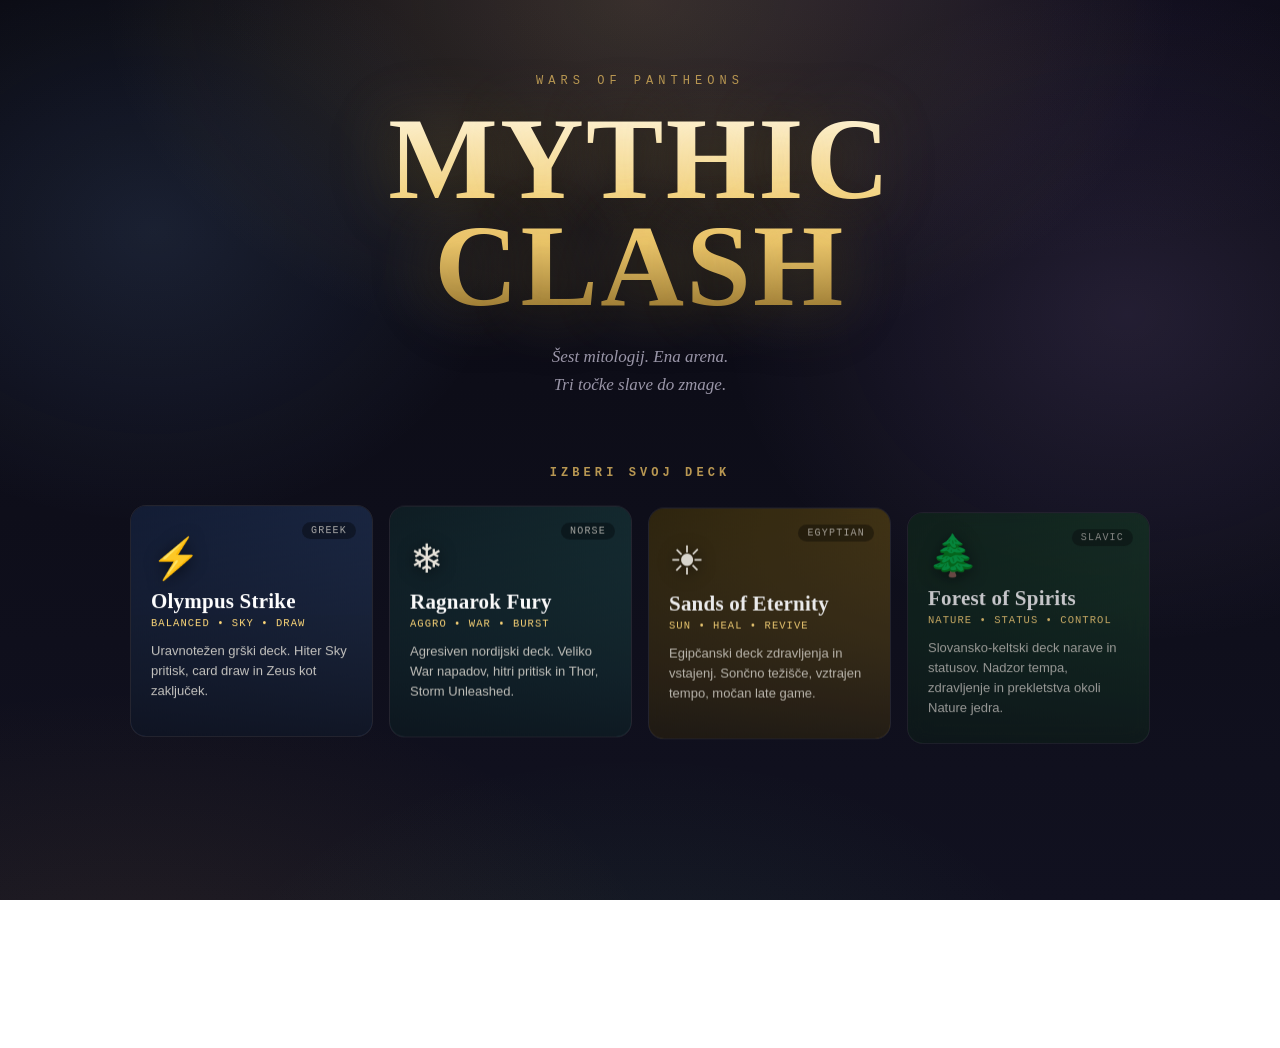
==== index.html @ 60aeb71c "Add files via upload" ====
<!DOCTYPE html>
<html lang="sl">
<head>
  <meta charset="UTF-8" />
  <meta name="viewport" content="width=device-width, initial-scale=1.0" />
  <title>Mythic Clash: Wars of Pantheons</title>
  <meta name="description" content="Mitološka card-battle igra — bogovi, heroji in pošasti šestih panteonov v areni. Originalna igra navdihnjena po javnih mitologijah." />
  <link rel="stylesheet" href="style.css" />
</head>
<body>

  <!-- ============================ START SCREEN ============================ -->
  <section id="start-screen" class="screen">
    <div class="start-bg" aria-hidden="true"></div>
    <div class="start-inner">
      <header class="title-block">
        <span class="eyebrow">Wars of Pantheons</span>
        <h1 class="game-title">MYTHIC<br>CLASH</h1>
        <p class="tagline">Šest mitologij. Ena arena.<br>Tri točke slave do zmage.</p>
      </header>

      <div class="deck-select-block">
        <h2 class="deck-select-label"><span class="eyebrow">Izberi svoj deck</span></h2>
        <div id="deck-grid" class="deck-grid"><!-- decki se generirajo iz decks.js --></div>
      </div>

      <div class="start-actions">
        <button id="start-battle" class="btn-primary" disabled>Začni bitko</button>
        <button id="rules-toggle" class="rules-toggle">Pravila igre</button>
      </div>

      <div id="rules-box" class="rules-box hidden">
        <h3>Kako se igra</h3>
        <ul>
          <li>Vsak igralec ima deck 40 kart in vleče 7 kart na začetku.</li>
          <li>Imaš enega <strong>aktivnega bojevnika</strong> (Champion) in do 5 v rezervi.</li>
          <li>Na svojem turnu lahko: postaviš bojevnika v rezervo, pripneš <strong>1 Divine Energy</strong>, igraš Relic in Oracle karte, izvedeš <strong>Ascension</strong>, retreataš ali napadeš.</li>
          <li><strong>Napad konča tvoj turn.</strong></li>
          <li>Ko bojevniku HP pade na 0, je premagan — nasprotnik dobi <strong>1 Glory</strong>, ti pa postaviš novega aktivnega iz rezerve.</li>
          <li>Zmaga prvi do <strong>3 Glory</strong> — ali tisti, čigar nasprotnik ostane brez bojevnikov / kart v decku.</li>
          <li><strong>Weakness</strong> = napad istega tipa naredi +20 škode. <strong>Resistance</strong> = −20 škode.</li>
          <li><strong>Omen Roll</strong> je naključni 50/50 (Favorable / Dark Omen) za posebne učinke.</li>
        </ul>
        <h3 style="margin-top:18px;">Statusi</h3>
        <ul class="status-glossary">
          <li><strong>🔥 Burn</strong> — −10 HP na koncu vsake tvoje poteze.</li>
          <li><strong>❄️ Freeze</strong> — ne more retreatati; 50% odtajanje na začetku poteze.</li>
          <li><strong>💫 Stun</strong> — ne more napasti naslednjo potezo.</li>
          <li><strong>💀 Curse</strong> — napadi naredijo −10 škode.</li>
          <li><strong>✨ Blessing</strong> — napadi naredijo +10 škode (2 potezi).</li>
          <li><strong>🛡️ Shield</strong> — naslednji udarec −20 (enkratno).</li>
          <li><strong>☠️ Poison</strong> — −10 HP na koncu poteze, vsako potezo +10 več.</li>
        </ul>
        <h3 style="margin-top:18px;">Učinkovitost napada</h3>
        <ul>
          <li><strong>150%</strong> (zeleno) — napad zadene šibkost (weakness) tarče.</li>
          <li><strong>60%</strong> (rdeče) — tarča je odporna (resistance).</li>
          <li><strong>Omen ✓</strong> — močni napadi (3+ energije) imajo 50% za ×1.3 bonus.</li>
        </ul>
      </div>

      <footer class="credits">
        Inspired by public-domain world mythologies. No copyrighted trading card IP is used.
      </footer>
    </div>
  </section>

  <!-- ============================ GAME SCREEN ============================ -->
  <section id="game-screen" class="screen hidden">
    <div class="board">

      <!-- nasprotnikova cona -->
      <div id="opp-zone" class="player-zone zone-opp"></div>

      <!-- sredina: realm -->
      <div class="zone-mid">
        <div class="realm-block">
          <div class="realm-label">REALM</div>
          <div id="realm-slot" class="realm-slot"></div>
          <div id="realm-text" class="realm-text"></div>
        </div>
        <div id="turn-indicator" class="turn-indicator"></div>
      </div>

      <!-- tvoja cona -->
      <div id="you-zone" class="player-zone zone-you"></div>

      <!-- stranska plošča: akcije + log -->
      <aside class="side-panel">
        <div class="action-panel">
          <h4>Akcije</h4>
          <div id="action-list" class="action-list"></div>
        </div>
        <div class="log-panel">
          <h4>Dnevnik bitke</h4>
          <div id="log-list" class="log-list"></div>
        </div>
      </aside>

      <!-- roka -->
      <div class="hand-zone">
        <div class="hand-head">
          <span class="hand-label">Tvoja roka</span>
          <span class="hand-count">Kart: <b id="hand-count">0</b></span>
        </div>
        <div id="hand" class="hand"></div>
      </div>

    </div>
  </section>

  <!-- ============================ VICTORY SCREEN ============================ -->
  <section id="victory-screen" class="screen hidden">
    <div class="victory-inner">
      <h1 id="victory-title" class="victory-title">Zmaga!</h1>
      <p id="victory-sub" class="victory-sub"></p>
      <div class="victory-stats">
        <div class="vstat"><span class="vstat-label">Turnov</span><span id="vstat-turns" class="vstat-val">0</span></div>
        <div class="vstat"><span class="vstat-label">Glory</span><span id="vstat-glory" class="vstat-val">0</span></div>
        <div class="vstat"><span class="vstat-label">Skupna škoda</span><span id="vstat-damage" class="vstat-val">0</span></div>
        <div class="vstat"><span class="vstat-label">Potegnjene karte</span><span id="vstat-cards" class="vstat-val">0</span></div>
      </div>
      <button id="play-again" class="btn btn-primary">Igraj znova</button>
    </div>
  </section>

  <!-- ============================ MODAL (card detail) ============================ -->
  <div id="modal-backdrop" class="modal-backdrop hidden">
    <div class="modal">
      <button id="modal-close" class="modal-close" aria-label="Zapri">✕</button>
      <div id="modal-card" class="modal-card"></div>
    </div>
  </div>

  <!-- ============================ TOAST ============================ -->
  <div id="toast" class="toast hidden"></div>

  <!-- ============================ IN-GAME CONCEDE ============================ -->
  <button id="concede" class="concede-btn hidden">Predaja</button>
  <button id="help-btn" class="help-btn hidden" title="Statusi in pravila">?</button>

  <!-- glossar statusov (modal) -->
  <!-- Mulligan faza -->
  <div id="mulligan-backdrop" class="mulligan-backdrop hidden">
    <div class="mulligan-inner">
      <div class="mull-eyebrow">ZAČETNA ROKA</div>
      <h2 class="mull-title" id="mull-title">Obdrži ali zamenjaj roko</h2>
      <p class="mull-sub" id="mull-sub">Prvi mulligan je brezplačen. Izberi aktivnega Championa, ko si zadovoljen.</p>
      <div id="mull-cards" class="mull-cards"></div>
      <div id="mull-actions" class="mull-actions"></div>
    </div>
  </div>

  <div id="glossary-backdrop" class="modal-backdrop hidden">
    <div class="modal glossary-modal">
      <button id="glossary-close" class="modal-close" aria-label="Zapri">✕</button>
      <h3 class="glossary-title">Statusi</h3>
      <div id="glossary-body" class="glossary-body"></div>
    </div>
  </div>

  <!-- ============================ SCRIPTS (vrstni red je pomemben) ============================ -->
  <!-- GSAP (filmske animacije) -->
  <script src="https://cdnjs.cloudflare.com/ajax/libs/gsap/3.12.5/gsap.min.js"></script>
  <script src="cards.js"></script>
  <script src="decks.js"></script>
  <script src="engine.js"></script>
  <script src="script.js"></script>
</body>
</html>
---- style.css ----
/* ============================================================================
   MYTHIC CLASH: WARS OF PANTHEONS — style.css
============================================================================ */

:root {
  --bg-0: #0a0a12;
  --bg-1: #111120;
  --bg-2: #1a1a2e;
  --panel: rgba(22, 22, 40, 0.72);
  --panel-edge: rgba(255, 215, 130, 0.14);
  --gold: #e9c46a;
  --gold-bright: #ffd97a;
  --gold-dim: #b89752;
  --ink: #ece8df;
  --ink-dim: #9a96a8;
  --danger: #ff6b5e;
  --good: #6fd98a;
  --shadow: 0 10px 40px rgba(0, 0, 0, 0.55);
  --radius: 14px;
  --radius-sm: 9px;
  font-synthesis: none;
}

* { box-sizing: border-box; margin: 0; padding: 0; }

html, body {
  height: 100%;
  background:
    radial-gradient(1200px 600px at 70% -10%, rgba(120, 80, 200, 0.12), transparent 60%),
    radial-gradient(900px 500px at 10% 110%, rgba(200, 150, 60, 0.10), transparent 60%),
    linear-gradient(180deg, var(--bg-0), var(--bg-1));
  color: var(--ink);
  font-family: "Iowan Old Style", "Palatino Linotype", "Georgia", serif;
  -webkit-font-smoothing: antialiased;
  overflow-x: hidden;
}

.hidden { display: none !important; }

/* ---------------------- Typographic accents ---------------------- */
h1, h2, h3 { font-weight: 700; letter-spacing: 0.01em; line-height: 1.05; }
.eyebrow {
  font-family: "SF Mono", "Menlo", monospace;
  font-size: 11px; letter-spacing: 0.32em; text-transform: uppercase;
  color: var(--gold-dim);
}

/* ============================================================================
   START SCREEN
============================================================================ */
#start-screen {
  position: relative;
  min-height: 100vh;
  display: flex; flex-direction: column; align-items: center; justify-content: flex-start;
  padding: 64px 22px 90px;
  overflow: hidden;
}
/* atmosfersko ozadje: žareči panteonski barvni vrtinec */
.start-bg {
  position: absolute; inset: 0; z-index: 0; pointer-events: none;
  background:
    radial-gradient(60% 50% at 50% 0%, rgba(233,196,106,0.18), transparent 70%),
    radial-gradient(40% 40% at 12% 22%, rgba(127,179,255,0.12), transparent 70%),
    radial-gradient(45% 45% at 88% 30%, rgba(200,155,255,0.12), transparent 70%),
    radial-gradient(50% 40% at 50% 100%, rgba(111,217,138,0.08), transparent 70%);
  animation: bgDrift 18s ease-in-out infinite alternate;
}
@keyframes bgDrift { from { transform: scale(1) translateY(0); } to { transform: scale(1.08) translateY(-12px); } }

.start-inner { position: relative; z-index: 1; width: 100%; max-width: 1020px; display: flex; flex-direction: column; align-items: center; }

.title-block { text-align: center; margin: 10px 0 4px; }
.title-block .eyebrow { display: block; margin-bottom: 18px; font-size: 12px; letter-spacing: 0.42em; }
.game-title {
  font-family: Georgia, "Times New Roman", serif;
  font-size: clamp(52px, 12vw, 116px);
  font-weight: 700; letter-spacing: 0.02em; line-height: 0.92;
  background: linear-gradient(180deg, #fff7e0 0%, #f4d585 42%, var(--gold) 64%, #8f6f2b 100%);
  -webkit-background-clip: text; background-clip: text; color: transparent;
  text-shadow: 0 0 60px rgba(233,196,106,0.3);
  filter: drop-shadow(0 4px 18px rgba(0,0,0,0.5));
}
.tagline {
  color: var(--ink-dim); margin: 24px auto 0; max-width: 460px;
  font-size: clamp(14px, 2.6vw, 17px); line-height: 1.6; font-style: italic;
  font-family: Georgia, serif;
}

.deck-select-block { width: 100%; margin-top: 54px; }
.deck-select-label { text-align: center; margin: 0 0 24px; }
.deck-select-label .eyebrow { font-size: 12px; letter-spacing: 0.34em; }
.deck-grid {
  display: grid; gap: 16px; width: 100%;
  grid-template-columns: repeat(auto-fit, minmax(220px, 1fr));
}
.deck-card {
  position: relative; cursor: pointer; text-align: left;
  border: 1px solid rgba(255,255,255,0.1); border-radius: 16px;
  padding: 22px 20px 24px; background: rgba(14,14,26,0.6); color: var(--ink);
  backdrop-filter: blur(10px); overflow: hidden; isolation: isolate;
  transition: transform 0.2s ease, border-color 0.2s ease, box-shadow 0.2s ease;
}
.deck-card::before {
  content: ""; position: absolute; inset: 0; z-index: -2; opacity: 0.85;
  background: var(--deck-grad);
}
/* temni veil, da je tekst berljiv čez gradient */
.deck-card::after {
  content: ""; position: absolute; inset: 0; z-index: -1;
  background: linear-gradient(180deg, rgba(8,8,16,0.25) 0%, rgba(8,8,16,0.78) 100%);
}
.deck-card:hover { transform: translateY(-5px); border-color: var(--gold); box-shadow: 0 14px 40px rgba(0,0,0,0.5), 0 0 0 1px var(--gold-dim); }
.deck-card.selected { border-color: var(--gold-bright); box-shadow: 0 0 0 2px var(--gold-bright), 0 14px 40px rgba(0,0,0,0.55); }
.deck-card.selected::after { background: linear-gradient(180deg, rgba(8,8,16,0.15) 0%, rgba(8,8,16,0.7) 100%); }
.deck-card.selected::before { opacity: 1; }
.deck-symbol { font-size: 40px; line-height: 1; filter: drop-shadow(0 2px 8px rgba(0,0,0,0.6)); }
.deck-card h3 { font-size: 21px; margin: 12px 0 5px; font-family: Georgia, serif; color: #fff; }
.deck-card .deck-style {
  font-family: "SF Mono", monospace; font-size: 10.5px; letter-spacing: 0.1em;
  color: var(--gold-bright); text-transform: uppercase; margin-bottom: 12px;
}
.deck-card .deck-blurb { color: rgba(236,232,223,0.82); font-size: 13px; line-height: 1.55; }
.deck-card .deck-pantheon {
  position: absolute; top: 16px; right: 16px; font-size: 10px;
  color: rgba(236,232,223,0.7); font-family: "SF Mono", monospace; letter-spacing: 0.12em;
  text-transform: uppercase; background: rgba(0,0,0,0.35); padding: 3px 9px; border-radius: 999px;
}

.start-actions { margin-top: 44px; display: flex; flex-direction: column; align-items: center; gap: 14px; }
.btn-primary {
  font-family: Georgia, serif; font-size: 19px; letter-spacing: 0.04em;
  color: #1a1407; background: linear-gradient(180deg, #ffe9a8, var(--gold) 60%, var(--gold-dim));
  border: none; border-radius: 999px; padding: 16px 56px; cursor: pointer; font-weight: 700;
  box-shadow: 0 10px 36px rgba(233,196,106,0.36), inset 0 1px 0 rgba(255,255,255,0.4);
  transition: transform 0.15s ease, filter 0.15s ease, box-shadow 0.15s ease;
}
.btn-primary:hover:not(:disabled) { transform: translateY(-2px); filter: brightness(1.06); box-shadow: 0 14px 44px rgba(233,196,106,0.5); }
.btn-primary:active:not(:disabled) { transform: translateY(0); }
.btn-primary:disabled { opacity: 0.35; cursor: not-allowed; box-shadow: none; }

.rules-toggle {
  background: none; border: 1px solid var(--panel-edge); color: var(--ink-dim);
  border-radius: 999px; padding: 9px 24px; cursor: pointer; font-family: inherit; font-size: 13.5px;
  transition: color 0.15s ease, border-color 0.15s ease;
}
.rules-toggle:hover { color: var(--gold); border-color: var(--gold-dim); }
.rules-box {
  max-width: 680px; margin: 26px auto 0; padding: 24px 28px;
  border: 1px solid var(--panel-edge); border-radius: 16px; background: rgba(14,14,26,0.7);
  backdrop-filter: blur(10px); font-size: 14px; line-height: 1.7; color: var(--ink-dim);
}
.rules-box h3 { color: var(--gold); font-family: Georgia, serif; margin-bottom: 10px; font-size: 18px; }
.rules-box strong { color: var(--gold-bright); }
.rules-box ul { margin: 8px 0 0 18px; }
.rules-box li { margin-bottom: 6px; }

.credits { margin-top: 56px; font-size: 11px; color: rgba(154,150,168,0.5); text-align: center; max-width: 560px; line-height: 1.6; }

/* ============================================================================
   GAME BOARD
============================================================================ */
#game-screen { height: 100vh; height: 100dvh; display: flex; flex-direction: column; overflow: hidden; }

.topbar {
  display: flex; align-items: center; justify-content: space-between;
  padding: 10px 18px; border-bottom: 1px solid var(--panel-edge);
  background: rgba(10,10,18,0.75); backdrop-filter: blur(10px);
  position: sticky; top: 0; z-index: 30;
}
.topbar .brand { font-size: 15px; color: var(--gold); letter-spacing: 0.18em; font-family: "SF Mono", monospace; }
.topbar .turn-indicator { font-size: 13px; color: var(--ink-dim); }
.topbar .turn-indicator b { color: var(--gold-bright); }
.icon-btn {
  background: none; border: 1px solid var(--panel-edge); color: var(--ink-dim);
  border-radius: 8px; padding: 6px 12px; cursor: pointer; font-family: inherit; font-size: 13px;
}
.icon-btn:hover { color: var(--gold); border-color: var(--gold-dim); }

.board {
  flex: 1; min-height: 0; display: grid;
  grid-template-columns: minmax(0, 1fr) 270px;
  grid-template-rows: minmax(0, 1fr) auto minmax(0, 1fr) 158px;
  gap: 8px; padding: 8px; max-width: 1240px; width: 100%; margin: 0 auto;
  overflow: hidden;
}
.player-zone {
  border: 1px solid var(--panel-edge); border-radius: var(--radius);
  background: var(--panel); padding: 10px 12px; position: relative;
  min-width: 0; min-height: 0; overflow: hidden; display: flex; flex-direction: column;
}
.player-zone .active-and-reserve { flex: 1; min-height: 0; overflow-y: auto; overflow-x: hidden; }
.zone-opp { grid-column: 1; grid-row: 1; }
.zone-mid { grid-column: 1; grid-row: 2; display: flex; align-items: center; justify-content: center; gap: 18px;
  border: 1px dashed var(--panel-edge); border-radius: var(--radius); padding: 7px 10px; min-height: 0; }
.zone-you { grid-column: 1; grid-row: 3; }
.side-panel { grid-column: 2; grid-row: 1 / span 4; display: flex; flex-direction: column; gap: 10px; min-width: 0; min-height: 0; overflow: hidden; }

.zone-head { display: flex; align-items: center; justify-content: space-between; margin-bottom: 8px; }
.zone-head .who { font-size: 14px; letter-spacing: 0.1em; color: var(--gold); font-family: "SF Mono", monospace; }
.zone-stats { display: flex; gap: 14px; font-size: 12px; color: var(--ink-dim); }
.zone-stats .stat b { color: var(--ink); }

.glory-track { display: inline-flex; gap: 5px; vertical-align: middle; }
.glory-pip { width: 14px; height: 14px; border-radius: 50%; border: 1px solid var(--gold-dim); }
.glory-pip.filled { background: radial-gradient(circle at 35% 30%, #fff3c8, var(--gold)); box-shadow: 0 0 10px rgba(233,196,106,0.7); }

.active-and-reserve { display: flex; gap: 14px; align-items: flex-start; flex-wrap: wrap; min-width: 0; }
.active-slot { flex: 0 0 auto; position: relative; }
.reserve-row { display: flex; gap: 8px; flex-wrap: wrap; flex: 1 1 0; min-width: 0; }
.reserve-label { font-size: 11px; color: var(--ink-dim); font-family: "SF Mono", monospace; letter-spacing: 0.12em; margin-bottom: 6px; }

.realm-slot { display: flex; align-items: center; gap: 12px; }
.realm-empty { color: var(--ink-dim); font-style: italic; font-size: 13px; }

/* ---------------------- CARD ---------------------- */
.card {
  position: relative; border-radius: var(--radius-sm); overflow: hidden;
  border: 1px solid rgba(255,255,255,0.1); cursor: pointer;
  transition: transform 0.15s ease, box-shadow 0.15s ease;
  font-family: inherit; user-select: none;
}
.card:hover { transform: translateY(-3px); box-shadow: var(--shadow); z-index: 5; }
.card .card-art {
  height: 172px; display: flex; align-items: center; justify-content: center;
  font-size: 30px; background: var(--c-grad); position: relative; overflow: hidden;
}
/* nežna vinjeta okoli slike, da contain "letterbox" izgleda namerno */
.card .card-art::before {
  content: ""; position: absolute; inset: 0; z-index: 2; pointer-events: none;
  box-shadow: inset 0 0 22px rgba(0,0,0,0.32), inset 0 0 0 1px rgba(255,255,255,0.05);
}
.card .card-body { background: rgba(8,8,16,0.82); padding: 6px 8px; }
.card .card-name { font-size: 12px; font-weight: 700; line-height: 1.1; }
.card .card-meta { font-size: 9px; color: var(--ink-dim); font-family: "SF Mono", monospace; letter-spacing: 0.06em; margin-top: 2px; }
.card .rarity-bar { height: 3px; width: 100%; }

/* champion in play (larger) */
.champ {
  width: 200px; border-radius: var(--radius); overflow: hidden;
  border: 1px solid rgba(255,255,255,0.12); position: relative;
  background: rgba(8,8,16,0.6); cursor: pointer;
  transition: transform 0.15s ease, box-shadow 0.2s ease, border-color 0.2s ease;
}
.champ.active-champ { width: 240px; }
.champ:hover { transform: translateY(-3px); }
.champ.is-active-turn { border-color: var(--gold); box-shadow: 0 0 0 1px var(--gold-dim), 0 0 24px rgba(233,196,106,0.18); }
.champ.targetable { border-color: var(--good); box-shadow: 0 0 0 2px var(--good); }
.champ .champ-art {
  height: 118px; display: flex; align-items: center; justify-content: center;
  font-size: 42px; background: var(--c-grad); position: relative; overflow: hidden;
}
.champ.active-champ .champ-art { height: 112px; font-size: 48px; }
.champ .champ-art::before {
  content: ""; position: absolute; inset: 0; z-index: 2; pointer-events: none;
  box-shadow: inset 0 0 26px rgba(0,0,0,0.32), inset 0 0 0 1px rgba(255,255,255,0.05);
}
.champ .pantheon-badge { position: absolute; top: 6px; left: 8px; font-size: 16px; opacity: 0.9; }
.champ .hp-badge {
  position: absolute; top: 6px; right: 8px; font-size: 12px; font-weight: 700;
  background: rgba(0,0,0,0.55); padding: 2px 7px; border-radius: 999px;
  font-family: "SF Mono", monospace;
}
.champ .champ-body { padding: 7px 9px 9px; }
.champ .champ-name { font-size: 12.5px; font-weight: 700; line-height: 1.1; }
.champ.active-champ .champ-name { font-size: 14px; }
.champ .champ-tags { font-size: 9px; color: var(--ink-dim); font-family: "SF Mono", monospace; margin-top: 2px; letter-spacing: 0.05em; }

.hp-bar { height: 5px; background: rgba(255,255,255,0.12); border-radius: 999px; margin-top: 6px; overflow: hidden; }
.hp-fill { height: 100%; background: linear-gradient(90deg, var(--good), #aef0c0); transition: width 0.4s ease; }
.hp-fill.low { background: linear-gradient(90deg, var(--danger), #ffb0a8); }

.energy-dots { display: flex; gap: 3px; flex-wrap: wrap; margin-top: 6px; min-height: 14px; }
.edot { width: 14px; height: 14px; border-radius: 50%; font-size: 9px; display: flex; align-items: center; justify-content: center; color: #000; font-weight: 700; }

.relic-chip {
  display: inline-flex; align-items: center; gap: 4px; margin-top: 5px;
  font-size: 9px; color: var(--gold-bright); font-family: "SF Mono", monospace;
  border: 1px solid var(--gold-dim); border-radius: 6px; padding: 1px 5px;
}

.status-row { display: flex; gap: 4px; flex-wrap: wrap; margin-top: 5px; min-height: 16px; }
.status-chip { font-size: 9px; padding: 1px 5px; border-radius: 5px; font-family: "SF Mono", monospace; letter-spacing: 0.04em; }
.st-burn { background: rgba(255,138,61,0.2); color: #ffb07a; }
.st-freeze { background: rgba(143,230,224,0.18); color: #aef2ec; }
.st-stun { background: rgba(255,217,74,0.2); color: #ffe49a; }
.st-curse { background: rgba(176,107,255,0.2); color: #d2adff; }
.st-blessing { background: rgba(111,217,138,0.2); color: #a7f0bd; }
.st-shield { background: rgba(90,166,255,0.2); color: #a8ceff; }
.st-poison { background: rgba(120,200,80,0.2); color: #bce69a; }

.empty-active {
  width: 240px; height: 185px; border: 1px dashed var(--panel-edge); border-radius: var(--radius);
  display: flex; align-items: center; justify-content: center; color: var(--ink-dim); font-size: 13px; text-align: center;
}

@keyframes shake { 0%,100%{transform:translateX(0);} 20%{transform:translateX(-6px);} 40%{transform:translateX(6px);} 60%{transform:translateX(-4px);} 80%{transform:translateX(4px);} }
.shake { animation: shake 0.4s ease; }
@keyframes flashHit { 0%{ box-shadow: 0 0 0 3px var(--danger); } 100%{ box-shadow: none; } }
.hit-flash { animation: flashHit 0.5s ease; }

@keyframes playablePulse { 0%,100%{ box-shadow: 0 0 0 1px rgba(233,196,106,0.4); } 50%{ box-shadow: 0 0 14px rgba(233,196,106,0.6); } }
.hand .card.playable { animation: playablePulse 1.8s ease-in-out infinite; }

/* ---------------------- HAND ---------------------- */
.hand-zone {
  grid-column: 1; grid-row: 4;
  display: flex; flex-direction: column; justify-content: flex-end; align-items: center;
  min-height: 0; padding: 0; overflow: visible; position: relative; z-index: 50;
}
.hand-zone .reserve-label { margin-left: 4px; }
/* ---------------------- HAND: pahljača ---------------------------- */
.hand {
  display: flex; justify-content: center; align-items: flex-end;
  padding: 0; perspective: 1200px; min-height: 0;
  overflow: visible;
}
.hand .card {
  position: relative;
  width: 134px; flex: 0 0 auto;
  margin: 0 -24px; /* prekrivanje */
  transform-origin: bottom center;
  transform: rotate(var(--fan-rot, 0deg)) translateY(var(--fan-lift, 0px));
  transition: transform 0.16s cubic-bezier(.2,.9,.3,1), box-shadow 0.16s ease;
  cursor: pointer;
}
/* nevidno "sidro" pod karto: ohranja hover hit-area na izvirnem mestu,
   tudi ko se karta dvigne — to prepreči "skakanje" (jitter) */
.hand .card::after {
  content: ""; position: absolute; left: 0; right: 0; top: 0; bottom: -100px;
  z-index: -1; /* za karto, ne prestreza klikov na vsebino */
}
.hand .card .card-art { height: 120px; }
.hand .card .card-name { font-size: 11.5px; }
.hand .card .card-meta { font-size: 9px; }
/* V ROKI: skrij obširne podrobnosti — vidne ob hoverju */
.hand .card .card-hp,
.hand .card .atk-list,
.hand .card .card-wr,
.hand .card .energy-line,
.hand .card .card-effect { display: none; }

/* hover: karta poleti gor, povečana, v ospredju + podrobnosti */
.hand .card:hover {
  transform: rotate(0deg) translateY(-58px) scale(1.22);
  z-index: 300 !important;
  box-shadow: 0 24px 60px rgba(0,0,0,0.7), 0 0 0 1px var(--gold-bright);
}
.hand .card:hover .card-hp,
.hand .card:hover .atk-list,
.hand .card:hover .card-wr,
.hand .card:hover .energy-line,
.hand .card:hover .card-effect { display: block; }
.hand .card:hover .atk-list { display: flex; }

/* izbrana karta ostane dvignjena + podrobnosti */
.hand .card.selected {
  transform: rotate(0deg) translateY(-46px) scale(1.14);
  z-index: 250 !important;
}
.hand .card.selected .card-hp,
.hand .card.selected .atk-list,
.hand .card.selected .card-wr,
.hand .card.selected .energy-line,
.hand .card.selected .card-effect { display: block; }
.hand .card.selected .atk-list { display: flex; }

/* (sosedov NE premikamo — to je povzročalo "skakanje" ob hoverju) */

/* ---------------------- ACTION BAR ---------------------- */
.action-panel {
  border: 1px solid var(--panel-edge); border-radius: var(--radius);
  background: var(--panel); padding: 12px;
  flex: 0 0 auto; max-height: 50%; overflow-y: auto;
}
.action-panel h4 { font-size: 12px; letter-spacing: 0.14em; color: var(--gold); font-family: "SF Mono", monospace; margin-bottom: 10px; text-transform: uppercase; }
.action-btn {
  display: block; width: 100%; text-align: left; margin-bottom: 7px;
  background: rgba(255,255,255,0.04); border: 1px solid var(--panel-edge); color: var(--ink);
  border-radius: 9px; padding: 9px 11px; cursor: pointer; font-family: inherit; font-size: 13px;
  transition: background 0.15s ease, border-color 0.15s ease;
}
.action-btn:hover:not(:disabled) { background: rgba(233,196,106,0.1); border-color: var(--gold-dim); }
.action-btn:disabled { opacity: 0.38; cursor: not-allowed; }
.action-btn .ab-cost { font-family: "SF Mono", monospace; font-size: 11px; color: var(--gold-bright); float: right; }
.action-btn.attack { border-color: rgba(255,107,94,0.3); }
.action-btn.attack:hover:not(:disabled) { background: rgba(255,107,94,0.12); }
.action-btn.end-turn { background: linear-gradient(180deg, var(--gold-bright), var(--gold-dim)); color: #1a1407; font-weight: 700; border: none; text-align: center; }
.hint { font-size: 11px; color: var(--ink-dim); line-height: 1.5; margin-top: 6px; }

/* ---------------------- LOG ---------------------- */
.log-panel { flex: 1; border: 1px solid var(--panel-edge); border-radius: var(--radius); background: var(--panel); padding: 12px; display: flex; flex-direction: column; min-height: 0; }
.log-panel h4 { font-size: 12px; letter-spacing: 0.14em; color: var(--gold); font-family: "SF Mono", monospace; margin-bottom: 8px; text-transform: uppercase; }
.log-list { overflow-y: auto; font-size: 12px; line-height: 1.55; color: var(--ink-dim); flex: 1; }
.log-list div { padding: 2px 0; border-bottom: 1px solid rgba(255,255,255,0.04); }
.log-list div:last-child { color: var(--ink); }

/* ---------------------- CARD DETAIL MODAL ---------------------- */
.modal-backdrop {
  position: fixed; inset: 0; background: rgba(4,4,10,0.78); backdrop-filter: blur(4px);
  display: flex; align-items: center; justify-content: center; z-index: 100; padding: 20px;
}
.modal-card {
  width: min(360px, 92vw); border-radius: 18px; overflow: hidden;
  border: 1px solid var(--c-accent); background: rgba(10,10,18,0.95); box-shadow: var(--shadow);
}
.modal-card .m-art { height: 130px; background: var(--c-grad); display: flex; align-items: center; justify-content: center; font-size: 72px; position: relative; }
.modal-card .m-rarity { position: absolute; bottom: 8px; right: 12px; font-family: "SF Mono", monospace; font-size: 11px; letter-spacing: 0.1em; padding: 3px 9px; border-radius: 999px; background: rgba(0,0,0,0.5); }
.modal-card .m-body { padding: 16px 18px 20px; }
.modal-card .m-name { font-size: 22px; }
.modal-card .m-sub { font-family: "SF Mono", monospace; font-size: 11px; color: var(--ink-dim); letter-spacing: 0.1em; margin: 4px 0 12px; text-transform: uppercase; }
.modal-card .m-attack { border-top: 1px solid rgba(255,255,255,0.08); padding: 9px 0; }
.modal-card .m-attack .at-head { display: flex; justify-content: space-between; align-items: center; }
.modal-card .m-attack .at-name { font-weight: 700; font-size: 14px; }
.modal-card .m-attack .at-dmg { font-family: "SF Mono", monospace; color: var(--danger); font-weight: 700; }
.modal-card .m-attack .at-cost { font-family: "SF Mono", monospace; font-size: 12px; color: var(--gold-bright); }
.modal-card .m-attack .at-text { font-size: 12px; color: var(--ink-dim); margin-top: 3px; font-style: italic; }
.modal-card .m-ability { background: rgba(233,196,106,0.08); border-radius: 9px; padding: 9px 11px; margin: 10px 0; font-size: 13px; }
.modal-card .m-ability b { color: var(--gold-bright); }
.modal-card .m-wr { display: flex; gap: 16px; font-size: 12px; font-family: "SF Mono", monospace; color: var(--ink-dim); margin-top: 8px; }
.modal-card .m-flavor { font-style: italic; font-size: 12px; color: var(--ink-dim); margin-top: 12px; line-height: 1.5; }
.modal-close { position: fixed; top: 18px; right: 22px; font-size: 30px; color: var(--ink); background: none; border: none; cursor: pointer; z-index: 101; }

/* ---------------------- VICTORY ---------------------- */
#victory-screen { position: fixed; inset: 0; z-index: 90; display: flex; flex-direction: column; align-items: center; justify-content: center; padding: 24px; background: radial-gradient(800px 500px at 50% 20%, rgba(233,196,106,0.14), transparent 60%), rgba(6,6,12,0.94); }
.victory-title { font-size: clamp(40px, 10vw, 96px); background: linear-gradient(180deg, #fff6dd, var(--gold), #9a7b32); -webkit-background-clip: text; background-clip: text; color: transparent; }
.victory-sub { color: var(--ink-dim); font-size: 18px; margin: 8px 0 28px; }
.victory-stats { display: grid; grid-template-columns: repeat(2, minmax(120px, 1fr)); gap: 14px; margin-bottom: 32px; }
.vstat { border: 1px solid var(--panel-edge); border-radius: 12px; padding: 16px 22px; text-align: center; background: var(--panel); }
.vstat .v-num { font-size: 30px; color: var(--gold-bright); font-weight: 700; }
.vstat .v-lab { font-size: 11px; color: var(--ink-dim); font-family: "SF Mono", monospace; letter-spacing: 0.12em; text-transform: uppercase; margin-top: 4px; }

/* ---------------------- RESPONSIVE ---------------------- */
@media (max-width: 900px) {
  .board {
    grid-template-columns: 1fr;
    grid-template-rows: minmax(0, 1fr) auto minmax(0, 1fr) auto;
    gap: 7px; padding: 7px 7px 120px;
  }
  .zone-opp { grid-row: 1; grid-column: 1; }
  .zone-mid { grid-row: 2; grid-column: 1; }
  .zone-you { grid-row: 3; grid-column: 1; }
  .side-panel { grid-row: 4; grid-column: 1; flex-direction: row; gap: 8px; max-height: 26vh; }
  .hand-zone { right: 0; } /* na mobilcu ni stranskega stolpca */
  .action-panel { flex: 1; min-width: 0; }
  .log-panel { flex: 1; min-height: 0; max-height: 28vh; }
  /* manjše karte na mobilcu */
  .champ.active-champ { width: 150px; }
  .champ.active-champ .champ-art { height: 120px; }
  .champ { width: 124px; }
  .champ .champ-art { height: 95px; }
  .hand .card { width: 108px; }
  .hand .card .card-art { height: 92px; }
}

/* zelo nizki zasloni: še bolj kompaktno */
@media (max-height: 780px) {
  .champ.active-champ .champ-art { height: 120px; }
  .champ .champ-art { height: 100px; }
  .hand .card .card-art { height: 100px; }
}
@media (max-height: 640px) {
  .champ.active-champ .champ-art { height: 96px; }
  .champ .champ-art { height: 84px; }
  .hand .card .card-art { height: 84px; }
  .hand .card { width: 116px; }
  .champ-atk-list { display: none; } /* skrij napad-info na zelo nizkih zaslonih */
}

@media (prefers-reduced-motion: reduce) {
  * { animation: none !important; transition: none !important; }
}

/* scrollbars */
::-webkit-scrollbar { height: 8px; width: 8px; }
::-webkit-scrollbar-thumb { background: rgba(233,196,106,0.25); border-radius: 999px; }
::-webkit-scrollbar-track { background: transparent; }

/* ---------------------- Concede button --------------------------- */
.concede-btn {
  position: fixed;
  top: 14px;
  right: 14px;
  z-index: 150;
  background: rgba(40, 16, 22, 0.85);
  color: #e9b9b9;
  border: 1px solid rgba(220, 90, 90, 0.4);
  border-radius: 8px;
  padding: 7px 14px;
  font-size: 13px;
  font-family: var(--font-ui, monospace);
  cursor: pointer;
  transition: background 0.15s, transform 0.1s;
}
.concede-btn:hover { background: rgba(120, 30, 40, 0.9); transform: translateY(-1px); }
.concede-btn:active { transform: translateY(0); }

/* ---------------------- Card art images -------------------------- */
/* Slike prekrijejo gradient/glyph; če manjkajo, jih onerror skrije in
   ostane placeholder (gradient + simbol) spodaj. */
.champ-art-img, .card-art-img, .m-art-img {
  position: absolute;
  inset: 0;
  width: 100%;
  height: 100%;
  object-fit: cover;
  object-position: center 22%;
  z-index: 1;
}
/* glyph placeholder ostane za sliko */
.card .card-art { position: relative; }
.card-art-glyph, .m-art-glyph { position: relative; z-index: 0; }
/* badge-i in oznake nad sliko */
.champ .pantheon-badge, .champ .hp-badge,
.modal-card .m-rarity { z-index: 5; }
/* rahlo zatemnitev spodnjega roba slike za boljšo berljivost imena */
.champ .champ-art::after, .card .card-art::after {
  content: ""; position: absolute; inset: 0; z-index: 3; pointer-events: none;
  background: linear-gradient(to bottom, rgba(0,0,0,0) 60%, rgba(8,8,16,0.4) 100%);
}

/* ---------------------- Mid row (realm + turn) ------------------- */
.zone-mid .realm-block { display: flex; align-items: center; gap: 12px; flex: 1; min-width: 0; }
.zone-mid .realm-label,
.zone-mid .realm-text { font-size: 11px; letter-spacing: 0.14em; color: var(--gold);
  font-family: "SF Mono", monospace; text-transform: uppercase; white-space: nowrap; }
.zone-mid .realm-text { color: var(--ink-dim); letter-spacing: 0.04em; text-transform: none;
  overflow: hidden; text-overflow: ellipsis; }
.zone-mid #turn-indicator { font-size: 13px; color: var(--ink-dim); margin-left: auto; white-space: nowrap; }
.zone-mid #turn-indicator b { color: var(--gold-bright); }
.action-list { display: flex; flex-direction: column; }

/* ---------------------- Card body info (energy/attacks/effect) --- */
.card-hp { font-size: 11px; color: #ff8a8a; font-weight: 600; margin: 4px 0 5px; }
.atk-list { display: flex; flex-direction: column; gap: 4px; }
.atk-row {
  display: grid; grid-template-columns: auto 1fr auto; align-items: center; gap: 5px;
  background: rgba(255,255,255,0.04); border-radius: 6px; padding: 3px 6px; font-size: 10.5px;
}
.atk-cost { display: inline-flex; gap: 2px; }
.atk-name { color: var(--ink); font-weight: 600; white-space: nowrap; overflow: hidden; text-overflow: ellipsis; }
.atk-dmg { color: #ffb38a; font-family: "SF Mono", monospace; font-weight: 700; }
.atk-eff { grid-column: 1 / -1; color: var(--gold-bright); font-size: 9.5px; }
.card-wr { display: flex; gap: 8px; margin-top: 5px; font-size: 9.5px; font-family: "SF Mono", monospace; }
.card-wr .wk { color: #ff7a7a; }
.card-wr .rs { color: #7ab8ff; }
.energy-line { display: flex; align-items: center; gap: 6px; font-size: 11px; color: var(--ink); margin-top: 5px; }
.card-effect { font-size: 10px; color: var(--ink-dim); line-height: 1.4; margin-top: 5px; }
.card-effect b { color: var(--gold-bright); font-size: 10.5px; }
.card-effect .ce-text { color: var(--ink-dim); }

/* ---------------------- Inline play button + drag&drop ----------- */
.card { position: relative; }
.card-play-btn {
  position: absolute; left: 50%; bottom: 8px; transform: translateX(-50%);
  background: linear-gradient(180deg, var(--gold-bright), var(--gold-dim));
  color: #1a1407; font-weight: 700; border: none; border-radius: 8px;
  padding: 7px 16px; font-size: 13px; cursor: pointer; font-family: inherit;
  box-shadow: 0 4px 14px rgba(0,0,0,0.5); z-index: 6; white-space: nowrap;
  animation: playBtnPop 0.18s ease;
}
.card-play-btn:hover { filter: brightness(1.08); }
.card-play-btn:active { transform: translateX(-50%) scale(0.96); }
@keyframes playBtnPop { from { opacity: 0; transform: translateX(-50%) translateY(6px); } to { opacity: 1; transform: translateX(-50%) translateY(0); } }

.card.dragging { opacity: 0.45; transform: scale(0.96); }
body.dragging-card .champ { transition: box-shadow 0.12s ease; }
.champ.drop-hover { box-shadow: 0 0 0 3px var(--gold-bright), 0 0 22px rgba(233,196,106,0.6); }
.player-zone.drop-zone-hover {
  outline: 2px dashed var(--gold-bright); outline-offset: -4px;
  background: rgba(233,196,106,0.06);
}
/* namig pri vlečenju */
body.dragging-card .zone-you::after {
  content: "Spusti tukaj za igro karte";
  position: absolute; top: 8px; right: 12px; font-size: 11px; color: var(--gold-bright);
  font-family: "SF Mono", monospace; letter-spacing: 0.08em; pointer-events: none;
}

/* ---------------------- Champion drag & drop --------------------- */
.champ[draggable="true"] { cursor: grab; }
.champ.dragging { opacity: 0.5; transform: scale(0.96); cursor: grabbing; }
.champ.drop-target-enemy {
  box-shadow: 0 0 0 3px #ff6b5e, 0 0 24px rgba(255,107,94,0.7);
  outline: none;
}
.empty-active.drop-hover {
  border-color: var(--gold-bright); background: rgba(233,196,106,0.1); color: var(--gold-bright);
}
/* namig kam spustiti, ko vlečemo bojevnika */
body.dragging-reserve .zone-you .active-slot::after {
  content: "↑ aktivni"; position: absolute; font-size: 10px; color: var(--gold-bright);
  font-family: "SF Mono", monospace; pointer-events: none; opacity: 0.8;
}
body.dragging-active .zone-opp .active-slot { animation: enemyPulse 1s ease-in-out infinite; border-radius: var(--radius); }
@keyframes enemyPulse { 0%,100% { box-shadow: 0 0 0 0 rgba(255,107,94,0); } 50% { box-shadow: 0 0 0 3px rgba(255,107,94,0.5); } }

/* ---------------------- Attack readiness on active champ --------- */
.champ-atk-list { display: flex; flex-direction: column; gap: 3px; margin-top: 5px;
  border-top: 1px solid rgba(255,255,255,0.08); padding-top: 5px; }
.champ-atk {
  display: grid; grid-template-columns: auto 1fr auto; align-items: center; gap: 5px;
  background: rgba(255,255,255,0.04); border-radius: 6px; padding: 2px 6px; font-size: 9.5px;
}
.champ-atk.rdy { background: rgba(120,220,150,0.12); box-shadow: inset 0 0 0 1px rgba(120,220,150,0.3); }
.ca-cost { display: inline-flex; gap: 2px; }
.ca-name { color: var(--ink); font-weight: 600; white-space: nowrap; overflow: hidden; text-overflow: ellipsis; }
.ca-dmg { color: #ffb38a; font-family: "SF Mono", monospace; font-weight: 700; }
.atk-tip { grid-column: 1 / -1; font-size: 9px; font-family: "SF Mono", monospace; letter-spacing: 0.03em; display: flex; align-items: center; gap: 3px; }
.atk-tip.ok { color: #7fe6a0; }
.atk-tip.miss { color: var(--ink-dim); }
.atk-tip.stun { color: #b39bff; }
.atk-tip.wait { color: var(--ink-dim); }
.edot.mini { width: 12px; height: 12px; font-size: 7px; }
.edot.mini.need { box-shadow: 0 0 0 1px #fff inset; animation: needPulse 1.4s ease-in-out infinite; }
@keyframes needPulse { 0%,100% { opacity: 0.55; } 50% { opacity: 1; } }

/* pointer: ko izberemo energijo v roki, osvetli aktivnega bojevnika */
.champ.energy-hint { box-shadow: 0 0 0 2px var(--gold-bright), 0 0 18px rgba(233,196,106,0.45); }
.champ.unlocks-attack { box-shadow: 0 0 0 2px #7fe6a0, 0 0 20px rgba(120,220,150,0.5); }

/* ---------------------- Energy & status images ------------------- */
/* edot vsebuje sliko (prekrije krog) + glyph zadaj kot fallback */
.edot { position: relative; overflow: hidden; }
.edot .edot-img { position: absolute; inset: 0; width: 100%; height: 100%; object-fit: contain; border-radius: 50%; }
.edot .edot-glyph { position: relative; z-index: 0; }
.edot.noimg { } /* če slika manjka, glyph ostane viden */

/* status ikone v chipih */
.status-chip { display: inline-flex; align-items: center; gap: 3px; }
.status-img { width: 12px; height: 12px; object-fit: contain; border-radius: 3px; flex: 0 0 auto; }

/* energijske karte: pokaži cel simbol (contain), ne odreži */
.card-art-energy .card-art-img { object-fit: cover; object-position: center; padding: 0; }

/* ---------------------- ATTACK FX -------------------------------- */
/* napadalec se zažene proti tarči */
@keyframes lungeAnim {
  0% { transform: translateY(0); }
  45% { transform: translateY(var(--lunge-y, -14px)) scale(1.04); }
  100% { transform: translateY(0); }
}
.champ.lunge { animation: lungeAnim 0.34s cubic-bezier(.4,1.4,.5,1); z-index: 10; }

/* floating damage number */
.floating-dmg {
  position: absolute; left: 50%; top: 30%; transform: translateX(-50%);
  z-index: 30; pointer-events: none; text-align: center;
  animation: floatUp 1.05s ease-out forwards;
}
.floating-dmg .fd-num {
  display: block; font-family: Georgia, serif; font-weight: 800;
  font-size: 40px; color: #ff5e4d;
  text-shadow: 0 2px 0 #5a0e08, 0 0 20px rgba(255,94,77,0.8), 0 4px 14px rgba(0,0,0,0.6);
}
.floating-dmg.zero .fd-num { color: #cfcfdf; text-shadow: 0 2px 6px rgba(0,0,0,0.7); }
.floating-dmg .fd-tag {
  display: inline-block; margin-top: 2px; font-family: "SF Mono", monospace;
  font-size: 10px; letter-spacing: 0.08em; padding: 2px 7px; border-radius: 999px;
  background: rgba(0,0,0,0.6); color: #fff;
}
.floating-dmg .fd-tag.weak { color: #ff8a6b; box-shadow: 0 0 0 1px rgba(255,138,107,0.5); }
.floating-dmg .fd-tag.resist { color: #7ab8ff; box-shadow: 0 0 0 1px rgba(122,184,255,0.5); }
@keyframes floatUp {
  0% { opacity: 0; transform: translateX(-50%) translateY(10px) scale(0.7); }
  20% { opacity: 1; transform: translateX(-50%) translateY(0) scale(1.15); }
  35% { transform: translateX(-50%) translateY(-4px) scale(1); }
  100% { opacity: 0; transform: translateX(-50%) translateY(-54px) scale(0.95); }
}

/* ---------------------- Effectiveness badges --------------------- */
.eff-badge {
  display: inline-block; font-family: "SF Mono", monospace; font-size: 10px; font-weight: 700;
  padding: 1px 7px; border-radius: 999px; margin-left: 4px; vertical-align: middle;
}
.eff-badge.eff-good { color: #1a2a14; background: #7fe6a0; }
.eff-badge.eff-bad { color: #2a1414; background: #ff8a8a; }
.floating-dmg .fd-tag.omen { color: #ffe39a; box-shadow: 0 0 0 1px rgba(255,210,80,0.6); margin-left: 4px; }

/* ---------------------- Help button + glossary ------------------- */
.help-btn {
  position: fixed; top: 14px; right: 90px; z-index: 150;
  width: 34px; height: 34px; border-radius: 50%;
  background: rgba(20,20,34,0.85); color: var(--gold-bright);
  border: 1px solid var(--gold-dim); font-size: 16px; font-weight: 700;
  cursor: pointer; transition: background 0.15s, transform 0.1s;
}
.help-btn:hover { background: rgba(40,34,18,0.9); transform: translateY(-1px); }

.status-chip { cursor: help; }

.glossary-modal { max-width: 420px; padding: 26px 24px; }
.glossary-title { color: var(--gold); font-family: Georgia, serif; font-size: 18px; margin-bottom: 14px; }
.glossary-body { display: flex; flex-direction: column; gap: 12px; }
.gloss-row { display: flex; gap: 11px; align-items: flex-start; }
.gloss-icon { flex: 0 0 auto; }
.gloss-icon .status-img { width: 24px; height: 24px; border-radius: 5px; }
.gloss-text { font-size: 13px; line-height: 1.5; color: var(--ink-dim); }
.gloss-text b { color: var(--ink); }
.status-glossary li { margin-bottom: 5px; }

/* ============================================================================
   JUICE: particles, screen shake/flash, card flip, glow
============================================================================ */

/* sloj za efekte (fiksiran, čez vse, ne prestreza klikov) */
.fx-layer {
  position: fixed; inset: 0; z-index: 9999; pointer-events: none; overflow: hidden;
}

/* --- delci --- */
.particle {
  position: fixed; border-radius: 50%; pointer-events: none;
  transform: translate(-50%, -50%);
  animation: particleFly 0.7s ease-out forwards;
  will-change: transform, opacity;
}
@keyframes particleFly {
  0%   { opacity: 1; transform: translate(-50%, -50%) scale(1.1); }
  70%  { opacity: 1; }
  100% { opacity: 0; transform: translate(calc(-50% + var(--dx)), calc(-50% + var(--dy))) scale(0.3); }
}

/* --- screen shake --- */
@keyframes screenShakeSmall {
  0%,100% { transform: translate(0,0); }
  25% { transform: translate(-3px, 2px); }
  50% { transform: translate(3px, -2px); }
  75% { transform: translate(-2px, -1px); }
}
@keyframes screenShakeBig {
  0%,100% { transform: translate(0,0) rotate(0); }
  15% { transform: translate(-7px, 4px) rotate(-0.4deg); }
  30% { transform: translate(7px, -5px) rotate(0.4deg); }
  45% { transform: translate(-6px, -3px) rotate(-0.3deg); }
  60% { transform: translate(5px, 4px) rotate(0.3deg); }
  80% { transform: translate(-3px, 2px); }
}
.screen-shake-small { animation: screenShakeSmall 0.4s ease; }
.screen-shake-big { animation: screenShakeBig 0.45s ease; }

/* --- screen flash --- */
.screen-flash {
  position: fixed; inset: 0; pointer-events: none;
  background: radial-gradient(circle at center, rgba(255,255,255,0.5), rgba(255,255,255,0) 65%);
  animation: screenFlashAnim 0.28s ease-out forwards;
}
.screen-flash.big {
  background: radial-gradient(circle at center, rgba(255,240,200,0.7), rgba(255,180,120,0.15) 60%, transparent 75%);
}
@keyframes screenFlashAnim { 0% { opacity: 0.9; } 100% { opacity: 0; } }

/* --- card deal-in (samo opacity, da ne kvari pahljače) --- */
/* (kartna deal-in animacija se NE predvaja ob vsakem renderju —
   to je povzročalo, da so karte izginile/utripale; vstop ureja GSAP samo na začetku) */
@keyframes cardDealIn { 0% { opacity: 1; } 100% { opacity: 1; } }

/* champion vstop (ko se postavi) */
@keyframes champEnter {
  0% { opacity: 0; transform: scale(0.8) translateY(10px); }
  60% { transform: scale(1.04); }
  100% { opacity: 1; transform: scale(1) translateY(0); }
}
.champ.just-entered { animation: champEnter 0.4s cubic-bezier(.3,1.3,.5,1); }

/* --- okrepljen glow ko je napad pripravljen --- */
@keyframes readyGlow {
  0%,100% { box-shadow: 0 0 0 1px rgba(127,230,160,0.4), 0 0 10px rgba(127,230,160,0.25); }
  50% { box-shadow: 0 0 0 2px rgba(127,230,160,0.7), 0 0 22px rgba(127,230,160,0.55); }
}
.champ.attack-ready { animation: readyGlow 1.6s ease-in-out infinite; }

/* ---------------------- Hand head (kompakten) -------------------- */
.hand-zone .hand-head {
  display: flex; justify-content: center; gap: 12px; align-items: center;
  font-size: 10px; color: var(--ink-dim); font-family: "SF Mono", monospace;
  letter-spacing: 0.1em; text-transform: uppercase; padding: 2px 0 0; flex: 0 0 auto;
  opacity: 0.6;
}
.hand-zone .hand-label { display: none; } /* ime ni potrebno */
.hand-zone #hand { flex: 1; min-height: 0; }

/* ============================================================================
   LOADING SCREEN
============================================================================ */
#loading-screen {
  position: fixed; inset: 0; z-index: 10000;
  display: flex; align-items: center; justify-content: center;
  background:
    radial-gradient(60% 50% at 50% 40%, rgba(233,196,106,0.14), transparent 70%),
    #08080f;
  opacity: 0; transition: opacity 0.4s ease;
}
#loading-screen.visible { opacity: 1; }
#loading-screen.hidden { display: none; }
.ls-inner { text-align: center; max-width: 420px; padding: 24px; }
.ls-symbols { font-size: 26px; letter-spacing: 0.4em; margin-bottom: 20px; opacity: 0.85;
  animation: lsFloat 3s ease-in-out infinite; }
@keyframes lsFloat { 0%,100% { transform: translateY(0); opacity: 0.7; } 50% { transform: translateY(-6px); opacity: 1; } }
.ls-title {
  font-family: Georgia, serif; font-size: 44px; font-weight: 700; letter-spacing: 0.04em;
  background: linear-gradient(180deg, #fff7e0, #f4d585 50%, var(--gold) 70%, #8f6f2b);
  -webkit-background-clip: text; background-clip: text; color: transparent;
  filter: drop-shadow(0 3px 14px rgba(0,0,0,0.5));
}
.ls-sub { color: var(--ink-dim); font-style: italic; font-family: Georgia, serif; margin-top: 10px; font-size: 14px; }
.ls-bar {
  width: 280px; max-width: 80vw; height: 7px; margin: 26px auto 8px;
  background: rgba(255,255,255,0.08); border-radius: 999px; overflow: hidden;
  border: 1px solid rgba(233,196,106,0.2);
}
.ls-fill {
  height: 100%; width: 0%;
  background: linear-gradient(90deg, var(--gold-dim), var(--gold-bright));
  border-radius: 999px; transition: width 0.25s ease;
  box-shadow: 0 0 12px rgba(233,196,106,0.6);
}
.ls-pct { font-family: "SF Mono", monospace; font-size: 12px; color: var(--gold); letter-spacing: 0.1em; }

/* ============================================================================
   MULLIGAN
============================================================================ */
.mulligan-backdrop {
  position: fixed; inset: 0; z-index: 9000;
  display: flex; align-items: center; justify-content: center;
  background: radial-gradient(60% 50% at 50% 35%, rgba(233,196,106,0.1), transparent 70%), rgba(6,6,12,0.92);
  backdrop-filter: blur(6px); padding: 20px;
}
.mulligan-backdrop.hidden { display: none; }
.mulligan-inner { text-align: center; max-width: 1000px; width: 100%; }
.mull-eyebrow { font-family: "SF Mono", monospace; font-size: 12px; letter-spacing: 0.3em; color: var(--gold); opacity: 0.8; }
.mull-title { font-family: Georgia, serif; font-size: 30px; margin: 8px 0 6px;
  background: linear-gradient(180deg, #fff7e0, var(--gold) 70%); -webkit-background-clip: text; background-clip: text; color: transparent; }
.mull-sub { color: var(--ink-dim); font-size: 14px; margin-bottom: 22px; }
.mull-sub b { color: var(--gold-bright); }
.mull-cards { display: flex; justify-content: center; flex-wrap: wrap; gap: 10px; margin-bottom: 24px; }
.mull-cards .mull-card {
  width: 132px; cursor: default; transition: transform 0.18s ease, box-shadow 0.18s ease, opacity 0.18s ease;
  animation: none !important;
}
.mull-cards .mull-card .card-art { height: 150px; }
/* v mulliganu pokaži vse podrobnosti */
.mull-cards .mull-card .card-hp,
.mull-cards .mull-card .atk-list,
.mull-cards .mull-card .card-wr,
.mull-cards .mull-card .energy-line,
.mull-cards .mull-card .card-effect { display: block; }
.mull-cards .mull-card .atk-list { display: flex; }
.mull-card.pickable { cursor: pointer; box-shadow: 0 0 0 1px var(--gold-dim); }
.mull-card.pickable:hover { transform: translateY(-10px) scale(1.05); box-shadow: 0 16px 40px rgba(0,0,0,0.6), 0 0 0 2px var(--gold-bright); }
.mull-card.dimmed { opacity: 0.4; }
.mull-card.to-bottom { opacity: 0.5; box-shadow: 0 0 0 2px #ff8a6b; transform: translateY(8px) scale(0.96); cursor: pointer; }
.mull-actions { display: flex; justify-content: center; gap: 14px; flex-wrap: wrap; }
.mull-btn {
  font-family: Georgia, serif; font-size: 15px; padding: 12px 26px; border-radius: 10px; cursor: pointer;
  border: 1px solid transparent; transition: transform 0.1s ease, box-shadow 0.2s ease, background 0.2s ease;
}
.mull-btn.keep { background: linear-gradient(180deg, var(--gold-bright), var(--gold)); color: #2a1f07; font-weight: 700; box-shadow: 0 6px 20px rgba(233,196,106,0.3); }
.mull-btn.keep:hover:not(:disabled) { transform: translateY(-2px); box-shadow: 0 10px 28px rgba(233,196,106,0.45); }
.mull-btn.keep:disabled { opacity: 0.4; cursor: not-allowed; }
.mull-btn.mull { background: rgba(255,255,255,0.06); color: var(--ink); border-color: var(--panel-edge); }
.mull-btn.mull:hover { transform: translateY(-2px); background: rgba(255,255,255,0.1); }

@media (max-width: 700px) {
  .mull-cards .mull-card { width: 96px; }
  .mull-cards .mull-card .card-art { height: 108px; }
  .mull-title { font-size: 22px; }
}
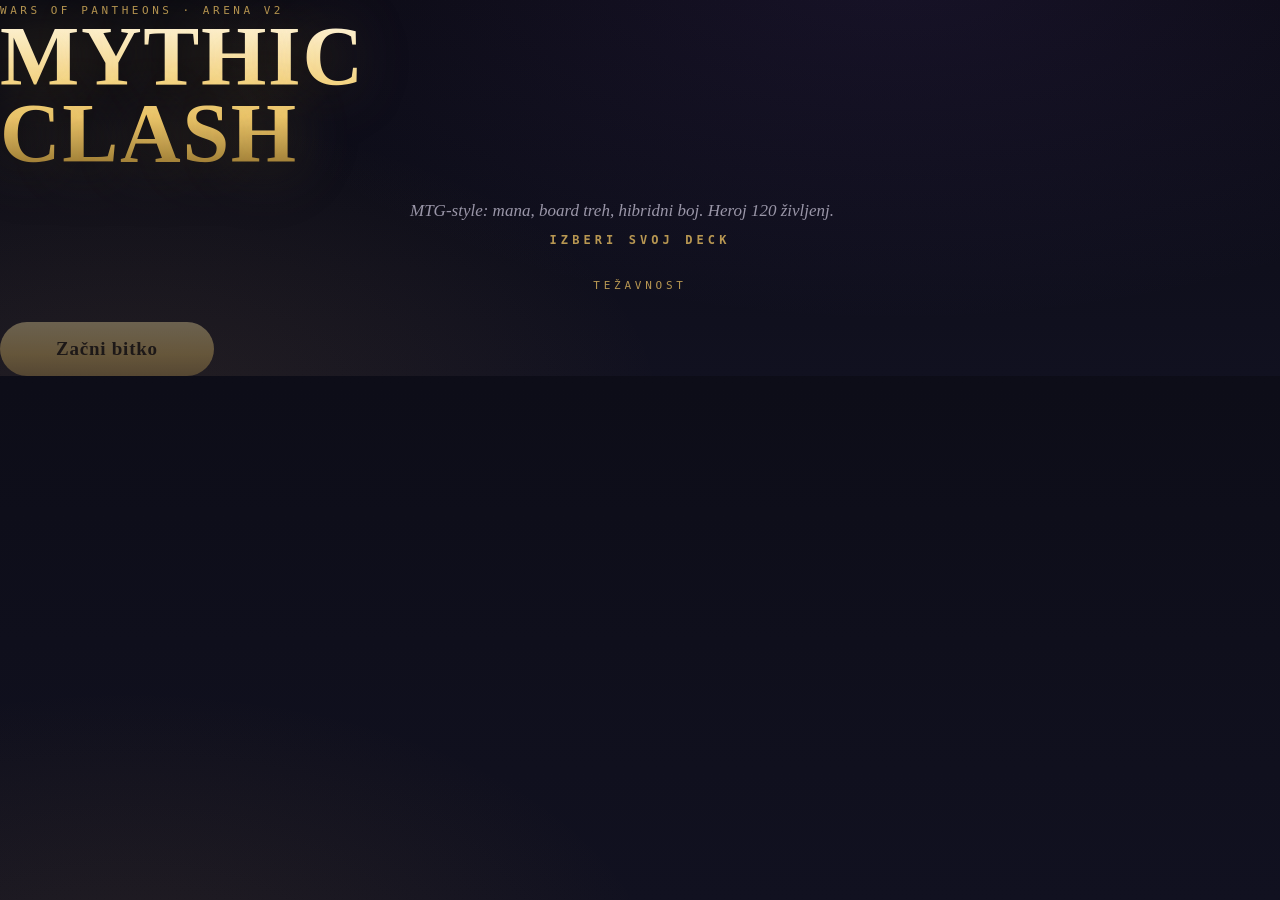
==== commit 220270a6: "Add files via upload" ====
--- a/index.html
+++ b/index.html
@@ -4,167 +4,70 @@
   <meta charset="UTF-8" />
   <meta name="viewport" content="width=device-width, initial-scale=1.0" />
   <title>Mythic Clash: Wars of Pantheons</title>
-  <meta name="description" content="Mitološka card-battle igra — bogovi, heroji in pošasti šestih panteonov v areni. Originalna igra navdihnjena po javnih mitologijah." />
   <link rel="stylesheet" href="style.css" />
+  <link rel="stylesheet" href="style-v2.css" />
 </head>
-<body>
+<body class="v2-body">
 
-  <!-- ============================ START SCREEN ============================ -->
-  <section id="start-screen" class="screen">
-    <div class="start-bg" aria-hidden="true"></div>
-    <div class="start-inner">
-      <header class="title-block">
-        <span class="eyebrow">Wars of Pantheons</span>
-        <h1 class="game-title">MYTHIC<br>CLASH</h1>
-        <p class="tagline">Šest mitologij. Ena arena.<br>Tri točke slave do zmage.</p>
-      </header>
-
-      <div class="deck-select-block">
-        <h2 class="deck-select-label"><span class="eyebrow">Izberi svoj deck</span></h2>
-        <div id="deck-grid" class="deck-grid"><!-- decki se generirajo iz decks.js --></div>
+  <!-- SETUP -->
+  <section id="v2-setup" class="screen">
+    <div class="v2-setup-inner">
+      <span class="eyebrow">Wars of Pantheons · Arena v2</span>
+      <h1 class="game-title" style="font-size:clamp(40px,9vw,84px)">MYTHIC<br>CLASH</h1>
+      <p class="tagline">MTG-style: mana, board treh, hibridni boj. Heroj 120 življenj.</p>
+      <h2 class="deck-select-label"><span class="eyebrow">Izberi svoj deck</span></h2>
+      <div id="v2-decks" class="v2-decks"></div>
+      <div class="difficulty-block"><span class="eyebrow">Težavnost</span>
+        <div id="v2-diff" class="diff-row"></div>
       </div>
-
-      <div class="start-actions">
-        <button id="start-battle" class="btn-primary" disabled>Začni bitko</button>
-        <button id="rules-toggle" class="rules-toggle">Pravila igre</button>
-      </div>
-
-      <div id="rules-box" class="rules-box hidden">
-        <h3>Kako se igra</h3>
-        <ul>
-          <li>Vsak igralec ima deck 40 kart in vleče 7 kart na začetku.</li>
-          <li>Imaš enega <strong>aktivnega bojevnika</strong> (Champion) in do 5 v rezervi.</li>
-          <li>Na svojem turnu lahko: postaviš bojevnika v rezervo, pripneš <strong>1 Divine Energy</strong>, igraš Relic in Oracle karte, izvedeš <strong>Ascension</strong>, retreataš ali napadeš.</li>
-          <li><strong>Napad konča tvoj turn.</strong></li>
-          <li>Ko bojevniku HP pade na 0, je premagan — nasprotnik dobi <strong>1 Glory</strong>, ti pa postaviš novega aktivnega iz rezerve.</li>
-          <li>Zmaga prvi do <strong>3 Glory</strong> — ali tisti, čigar nasprotnik ostane brez bojevnikov / kart v decku.</li>
-          <li><strong>Weakness</strong> = napad istega tipa naredi +20 škode. <strong>Resistance</strong> = −20 škode.</li>
-          <li><strong>Omen Roll</strong> je naključni 50/50 (Favorable / Dark Omen) za posebne učinke.</li>
-        </ul>
-        <h3 style="margin-top:18px;">Statusi</h3>
-        <ul class="status-glossary">
-          <li><strong>🔥 Burn</strong> — −10 HP na koncu vsake tvoje poteze.</li>
-          <li><strong>❄️ Freeze</strong> — ne more retreatati; 50% odtajanje na začetku poteze.</li>
-          <li><strong>💫 Stun</strong> — ne more napasti naslednjo potezo.</li>
-          <li><strong>💀 Curse</strong> — napadi naredijo −10 škode.</li>
-          <li><strong>✨ Blessing</strong> — napadi naredijo +10 škode (2 potezi).</li>
-          <li><strong>🛡️ Shield</strong> — naslednji udarec −20 (enkratno).</li>
-          <li><strong>☠️ Poison</strong> — −10 HP na koncu poteze, vsako potezo +10 več.</li>
-        </ul>
-        <h3 style="margin-top:18px;">Učinkovitost napada</h3>
-        <ul>
-          <li><strong>150%</strong> (zeleno) — napad zadene šibkost (weakness) tarče.</li>
-          <li><strong>60%</strong> (rdeče) — tarča je odporna (resistance).</li>
-          <li><strong>Omen ✓</strong> — močni napadi (3+ energije) imajo 50% za ×1.3 bonus.</li>
-        </ul>
-      </div>
-
-      <footer class="credits">
-        Inspired by public-domain world mythologies. No copyrighted trading card IP is used.
-      </footer>
+      <button id="v2-start" class="btn-primary" disabled>Začni bitko</button>
     </div>
   </section>
 
-  <!-- ============================ GAME SCREEN ============================ -->
-  <section id="game-screen" class="screen hidden">
-    <div class="board">
-
-      <!-- nasprotnikova cona -->
-      <div id="opp-zone" class="player-zone zone-opp"></div>
-
-      <!-- sredina: realm -->
-      <div class="zone-mid">
-        <div class="realm-block">
-          <div class="realm-label">REALM</div>
-          <div id="realm-slot" class="realm-slot"></div>
-          <div id="realm-text" class="realm-text"></div>
-        </div>
-        <div id="turn-indicator" class="turn-indicator"></div>
+  <!-- BOARD -->
+  <section id="v2-game" class="screen hidden">
+    <div class="v2-arena">
+      <div id="v2-opp" class="v2-side v2-opp"></div>
+      <div class="v2-mid">
+        <div id="v2-turn" class="v2-turn"></div>
+        <button id="v2-end" class="action-btn end-turn" style="max-width:200px">Končaj potezo</button>
       </div>
-
-      <!-- tvoja cona -->
-      <div id="you-zone" class="player-zone zone-you"></div>
-
-      <!-- stranska plošča: akcije + log -->
-      <aside class="side-panel">
-        <div class="action-panel">
-          <h4>Akcije</h4>
-          <div id="action-list" class="action-list"></div>
-        </div>
-        <div class="log-panel">
-          <h4>Dnevnik bitke</h4>
-          <div id="log-list" class="log-list"></div>
-        </div>
+      <div id="v2-you" class="v2-side v2-you"></div>
+      <div class="v2-hand-wrap">
+        <div id="v2-hand" class="v2-hand"></div>
+      </div>
+      <aside class="v2-panel">
+        <div class="action-panel"><h4>Akcije</h4><div id="v2-actions" class="action-list"></div></div>
+        <div class="log-panel"><h4>Dnevnik</h4><div id="v2-log" class="log-list"></div></div>
       </aside>
-
-      <!-- roka -->
-      <div class="hand-zone">
-        <div class="hand-head">
-          <span class="hand-label">Tvoja roka</span>
-          <span class="hand-count">Kart: <b id="hand-count">0</b></span>
-        </div>
-        <div id="hand" class="hand"></div>
-      </div>
-
     </div>
   </section>
 
-  <!-- ============================ VICTORY SCREEN ============================ -->
-  <section id="victory-screen" class="screen hidden">
-    <div class="victory-inner">
-      <h1 id="victory-title" class="victory-title">Zmaga!</h1>
-      <p id="victory-sub" class="victory-sub"></p>
-      <div class="victory-stats">
-        <div class="vstat"><span class="vstat-label">Turnov</span><span id="vstat-turns" class="vstat-val">0</span></div>
-        <div class="vstat"><span class="vstat-label">Glory</span><span id="vstat-glory" class="vstat-val">0</span></div>
-        <div class="vstat"><span class="vstat-label">Skupna škoda</span><span id="vstat-damage" class="vstat-val">0</span></div>
-        <div class="vstat"><span class="vstat-label">Potegnjene karte</span><span id="vstat-cards" class="vstat-val">0</span></div>
-      </div>
-      <button id="play-again" class="btn btn-primary">Igraj znova</button>
-    </div>
-  </section>
-
-  <!-- ============================ MODAL (card detail) ============================ -->
-  <div id="modal-backdrop" class="modal-backdrop hidden">
-    <div class="modal">
-      <button id="modal-close" class="modal-close" aria-label="Zapri">✕</button>
-      <div id="modal-card" class="modal-card"></div>
+  <!-- FIRST CHAMPION PICK -->
+  <div id="v2-pick" class="mulligan-backdrop hidden">
+    <div class="mulligan-inner">
+      <div class="mull-eyebrow">ZAČETEK</div>
+      <h2 class="mull-title">Izberi prvega šampiona (zastonj)</h2>
+      <p class="mull-sub">Vstopi v areno brez plačila mane.</p>
+      <div id="v2-pick-cards" class="mull-cards"></div>
     </div>
   </div>
 
-  <!-- ============================ TOAST ============================ -->
-  <div id="toast" class="toast hidden"></div>
-
-  <!-- ============================ IN-GAME CONCEDE ============================ -->
-  <button id="concede" class="concede-btn hidden">Predaja</button>
-  <button id="help-btn" class="help-btn hidden" title="Statusi in pravila">?</button>
-
-  <!-- glossar statusov (modal) -->
-  <!-- Mulligan faza -->
-  <div id="mulligan-backdrop" class="mulligan-backdrop hidden">
-    <div class="mulligan-inner">
-      <div class="mull-eyebrow">ZAČETNA ROKA</div>
-      <h2 class="mull-title" id="mull-title">Obdrži ali zamenjaj roko</h2>
-      <p class="mull-sub" id="mull-sub">Prvi mulligan je brezplačen. Izberi aktivnega Championa, ko si zadovoljen.</p>
-      <div id="mull-cards" class="mull-cards"></div>
-      <div id="mull-actions" class="mull-actions"></div>
+  <!-- BLOCK MODAL -->
+  <div id="v2-block" class="modal-backdrop hidden">
+    <div class="modal glossary-modal">
+      <h3 class="glossary-title">Nasprotnik napada tvoj obraz!</h3>
+      <p class="mull-sub" id="v2-block-sub"></p>
+      <div id="v2-block-choices" class="v2-block-choices"></div>
     </div>
   </div>
 
-  <div id="glossary-backdrop" class="modal-backdrop hidden">
-    <div class="modal glossary-modal">
-      <button id="glossary-close" class="modal-close" aria-label="Zapri">✕</button>
-      <h3 class="glossary-title">Statusi</h3>
-      <div id="glossary-body" class="glossary-body"></div>
-    </div>
-  </div>
+  <!-- TOAST -->
+  <div id="toast" class="toast hidden"></div>
 
-  <!-- ============================ SCRIPTS (vrstni red je pomemben) ============================ -->
-  <!-- GSAP (filmske animacije) -->
-  <script src="https://cdnjs.cloudflare.com/ajax/libs/gsap/3.12.5/gsap.min.js"></script>
   <script src="cards.js"></script>
   <script src="decks.js"></script>
-  <script src="engine.js"></script>
-  <script src="script.js"></script>
+  <script src="engine-v2.js"></script>
+  <script src="script-v2.js"></script>
 </body>
 </html>
--- a/style.css
+++ b/style.css
@@ -24,7 +24,7 @@
 * { box-sizing: border-box; margin: 0; padding: 0; }
 
 html, body {
-  height: 100%;
+  min-height: 100%;   /* ne 'height:100%' — to je blokiralo scroll in skrilo gumb/težavnost pod pregibom */
   background:
     radial-gradient(1200px 600px at 70% -10%, rgba(120, 80, 200, 0.12), transparent 60%),
     radial-gradient(900px 500px at 10% 110%, rgba(200, 150, 60, 0.10), transparent 60%),
@@ -53,7 +53,7 @@
   min-height: 100vh;
   display: flex; flex-direction: column; align-items: center; justify-content: flex-start;
   padding: 64px 22px 90px;
-  overflow: hidden;
+  overflow-x: hidden;   /* navpično dovoli scroll, da so deck/težavnost/gumb vedno dosegljivi */
 }
 /* atmosfersko ozadje: žareči panteonski barvni vrtinec */
 .start-bg {
@@ -179,7 +179,7 @@
 .board {
   flex: 1; min-height: 0; display: grid;
   grid-template-columns: minmax(0, 1fr) 270px;
-  grid-template-rows: minmax(0, 1fr) auto minmax(0, 1fr) 158px;
+  grid-template-rows: minmax(0, 1fr) auto minmax(0, 1fr) 176px;
   gap: 8px; padding: 8px; max-width: 1240px; width: 100%; margin: 0 auto;
   overflow: hidden;
 }
@@ -188,7 +188,7 @@
   background: var(--panel); padding: 10px 12px; position: relative;
   min-width: 0; min-height: 0; overflow: hidden; display: flex; flex-direction: column;
 }
-.player-zone .active-and-reserve { flex: 1; min-height: 0; overflow-y: auto; overflow-x: hidden; }
+.player-zone .active-and-reserve { flex: 1; min-height: 0; overflow: visible; }
 .zone-opp { grid-column: 1; grid-row: 1; }
 .zone-mid { grid-column: 1; grid-row: 2; display: flex; align-items: center; justify-content: center; gap: 18px;
   border: 1px dashed var(--panel-edge); border-radius: var(--radius); padding: 7px 10px; min-height: 0; }
@@ -206,7 +206,14 @@
 
 .active-and-reserve { display: flex; gap: 14px; align-items: flex-start; flex-wrap: wrap; min-width: 0; }
 .active-slot { flex: 0 0 auto; position: relative; }
-.reserve-row { display: flex; gap: 8px; flex-wrap: wrap; flex: 1 1 0; min-width: 0; }
+.reserve-row { display: flex; gap: 6px; flex-wrap: nowrap; flex: 1 1 0; min-width: 0; overflow-x: auto; overflow-y: hidden; padding-bottom: 4px; align-items: flex-start; }
+/* rezervni bojevniki so kompaktni (brez napad-info), da se vidijo VSI */
+.reserve-row .champ { width: 92px; flex: 0 0 92px; }
+.reserve-row .champ .champ-art { height: 72px; }
+.reserve-row .champ .champ-atk-list { display: none; }
+.reserve-row .champ .champ-name { font-size: 10px; }
+.reserve-row .champ .champ-tags { display: none; }
+.reserve-row .champ .relic-chip { font-size: 8px; }
 .reserve-label { font-size: 11px; color: var(--ink-dim); font-family: "SF Mono", monospace; letter-spacing: 0.12em; margin-bottom: 6px; }
 
 .realm-slot { display: flex; align-items: center; gap: 12px; }
@@ -241,7 +248,20 @@
   background: rgba(8,8,16,0.6); cursor: pointer;
   transition: transform 0.15s ease, box-shadow 0.2s ease, border-color 0.2s ease;
 }
-.champ.active-champ { width: 240px; }
+.champ.active-champ {
+  width: 360px; display: flex; align-items: stretch;
+}
+.champ.active-champ .champ-art {
+  width: 140px; flex: 0 0 140px; height: auto; min-height: 150px;
+  border-radius: var(--radius) 0 0 var(--radius);
+}
+.champ.active-champ .champ-body {
+  flex: 1; min-width: 0; display: flex; flex-direction: column; justify-content: center; gap: 2px;
+}
+/* prazne vrstice (brez energije / brez statusa) ne smejo rezervirati višine —
+   sicer nastane prazna vrzel med HP in napadi pri aktivnem bojevniku */
+.champ .energy-dots:empty,
+.champ .status-row:empty { min-height: 0; margin-top: 0; }
 .champ:hover { transform: translateY(-3px); }
 .champ.is-active-turn { border-color: var(--gold); box-shadow: 0 0 0 1px var(--gold-dim), 0 0 24px rgba(233,196,106,0.18); }
 .champ.targetable { border-color: var(--good); box-shadow: 0 0 0 2px var(--good); }
@@ -249,7 +269,7 @@
   height: 118px; display: flex; align-items: center; justify-content: center;
   font-size: 42px; background: var(--c-grad); position: relative; overflow: hidden;
 }
-.champ.active-champ .champ-art { height: 112px; font-size: 48px; }
+/* (aktivni champion ima vodoraven art — višina urejena zgoraj) */
 .champ .champ-art::before {
   content: ""; position: absolute; inset: 0; z-index: 2; pointer-events: none;
   box-shadow: inset 0 0 26px rgba(0,0,0,0.32), inset 0 0 0 1px rgba(255,255,255,0.05);
@@ -305,7 +325,7 @@
 .hand-zone {
   grid-column: 1; grid-row: 4;
   display: flex; flex-direction: column; justify-content: flex-end; align-items: center;
-  min-height: 0; padding: 0; overflow: visible; position: relative; z-index: 50;
+  min-height: 0; padding: 0 0 14px; overflow: visible; position: relative; z-index: 50;
 }
 .hand-zone .reserve-label { margin-left: 4px; }
 /* ---------------------- HAND: pahljača ---------------------------- */
@@ -329,7 +349,7 @@
   content: ""; position: absolute; left: 0; right: 0; top: 0; bottom: -100px;
   z-index: -1; /* za karto, ne prestreza klikov na vsebino */
 }
-.hand .card .card-art { height: 120px; }
+.hand .card .card-art { height: 102px; }
 .hand .card .card-name { font-size: 11.5px; }
 .hand .card .card-meta { font-size: 9px; }
 /* V ROKI: skrij obširne podrobnosti — vidne ob hoverju */
@@ -443,23 +463,24 @@
   .hand-zone { right: 0; } /* na mobilcu ni stranskega stolpca */
   .action-panel { flex: 1; min-width: 0; }
   .log-panel { flex: 1; min-height: 0; max-height: 28vh; }
-  /* manjše karte na mobilcu */
-  .champ.active-champ { width: 150px; }
-  .champ.active-champ .champ-art { height: 120px; }
-  .champ { width: 124px; }
-  .champ .champ-art { height: 95px; }
+  /* aktivni champion vodoravno, prilagojen širini stolpca */
+  .champ.active-champ { width: 100%; max-width: 340px; }
+  .champ.active-champ .champ-art { width: 116px; flex: 0 0 116px; min-height: 130px; }
+  .champ { width: 110px; }
+  .champ .champ-art { height: 88px; }
   .hand .card { width: 108px; }
   .hand .card .card-art { height: 92px; }
 }
 
 /* zelo nizki zasloni: še bolj kompaktno */
 @media (max-height: 780px) {
-  .champ.active-champ .champ-art { height: 120px; }
+  .champ.active-champ .champ-art { min-height: 130px; }
   .champ .champ-art { height: 100px; }
   .hand .card .card-art { height: 100px; }
 }
 @media (max-height: 640px) {
-  .champ.active-champ .champ-art { height: 96px; }
+  .champ.active-champ { max-width: 320px; }
+  .champ.active-champ .champ-art { min-height: 110px; width: 110px; flex-basis: 110px; }
   .champ .champ-art { height: 84px; }
   .hand .card .card-art { height: 84px; }
   .hand .card { width: 116px; }
@@ -569,12 +590,7 @@
   outline: 2px dashed var(--gold-bright); outline-offset: -4px;
   background: rgba(233,196,106,0.06);
 }
-/* namig pri vlečenju */
-body.dragging-card .zone-you::after {
-  content: "Spusti tukaj za igro karte";
-  position: absolute; top: 8px; right: 12px; font-size: 11px; color: var(--gold-bright);
-  font-family: "SF Mono", monospace; letter-spacing: 0.08em; pointer-events: none;
-}
+/* (stari namig odstranjen — nadomešča ga velika #play-drop-zone nad roko) */
 
 /* ---------------------- Champion drag & drop --------------------- */
 .champ[draggable="true"] { cursor: grab; }
@@ -865,3 +881,368 @@
   .mull-cards .mull-card .card-art { height: 108px; }
   .mull-title { font-size: 22px; }
 }
+
+/* ============================================================================
+   RARITY FRAMES (round 2) — okvirji in sij glede na redkost karte
+   --rar-color / --rar-glow se nastavita v JS (renderHandCard / renderChampion)
+============================================================================ */
+/* --- karte v roki / male karte: obarvan rob po redkosti --- */
+.card[data-rarity="Uncommon"] { border-color: color-mix(in srgb, var(--rar-color) 40%, rgba(255,255,255,0.10)); }
+.card[data-rarity="Rare"]     { border-color: color-mix(in srgb, var(--rar-color) 55%, rgba(255,255,255,0.10)); }
+.card[data-rarity="Epic"],
+.card[data-rarity="Legendary"],
+.card[data-rarity="Mythic"]   { border-color: var(--rar-color); }
+
+/* rarity trak postane prelivajoč in bolj izrazit */
+.card .rarity-bar {
+  height: 4px;
+  background: linear-gradient(90deg, transparent, var(--rar-color) 18%, var(--rar-color) 82%, transparent) !important;
+}
+/* Legendary & Mythic: animiran sij čez rarity trak */
+.card[data-rarity="Legendary"] .rarity-bar,
+.card[data-rarity="Mythic"] .rarity-bar { position: relative; overflow: hidden; }
+.card[data-rarity="Legendary"] .rarity-bar::after,
+.card[data-rarity="Mythic"] .rarity-bar::after {
+  content: ""; position: absolute; inset: 0;
+  background: linear-gradient(90deg, transparent, rgba(255,255,255,0.9), transparent);
+  transform: translateX(-120%); animation: rarSheen 3s ease-in-out infinite;
+}
+@keyframes rarSheen { 0% { transform: translateX(-120%); } 55%,100% { transform: translateX(260%); } }
+
+/* --- championi: rarity sij prek filtra (ne prepiše gameplay box-shadow stanj) --- */
+.champ[data-rarity="Epic"]      { filter: drop-shadow(0 0 6px var(--rar-glow)); }
+.champ[data-rarity="Legendary"] { filter: drop-shadow(0 0 8px var(--rar-glow)); }
+.champ[data-rarity="Mythic"]    { filter: drop-shadow(0 0 9px var(--rar-glow)); }
+/* aktivni champion ima izrazitejši okvir v barvi redkosti (rob je varen,
+   ker is-active-turn/targetable nastavljata predvsem box-shadow) */
+.champ.active-champ[data-rarity="Epic"]:not(.is-active-turn):not(.targetable),
+.champ.active-champ[data-rarity="Legendary"]:not(.is-active-turn):not(.targetable),
+.champ.active-champ[data-rarity="Mythic"]:not(.is-active-turn):not(.targetable) { border-color: var(--rar-color); }
+
+/* ============================================================================
+   ARENA ATMOSPHERE (round 2)
+============================================================================ */
+/* sredinski žar bojnega polja */
+#game-screen {
+  background:
+    radial-gradient(70% 45% at 50% 50%, rgba(233,196,106,0.06), transparent 70%),
+    radial-gradient(50% 40% at 50% 8%, rgba(127,179,255,0.05), transparent 70%),
+    radial-gradient(50% 40% at 50% 92%, rgba(200,155,255,0.05), transparent 70%);
+}
+/* REALM pas: nežna zlata ločilna linija namesto plehke črtkane */
+.zone-mid {
+  border: none !important;
+  background:
+    linear-gradient(90deg, transparent, rgba(233,196,106,0.10) 50%, transparent),
+    linear-gradient(180deg, rgba(255,255,255,0.015), transparent);
+  position: relative;
+}
+.zone-mid::before, .zone-mid::after {
+  content: ""; position: absolute; left: 6%; right: 6%; height: 1px;
+  background: linear-gradient(90deg, transparent, var(--gold-dim), transparent); opacity: 0.5;
+}
+.zone-mid::before { top: 0; }
+.zone-mid::after { bottom: 0; }
+
+/* prazne rezervne reže kot nežni "ghost" sloti */
+.reserve-row .realm-empty {
+  display: inline-flex; align-items: center; justify-content: center;
+  width: 92px; height: 92px; border: 1px dashed var(--panel-edge); border-radius: var(--radius-sm);
+  color: rgba(154,150,168,0.35); font-style: normal; font-size: 18px;
+  background: rgba(255,255,255,0.012);
+}
+
+/* ============================================================================
+   PLAY DROP ZONE (round 3) — velika lahko dosegljiva cona za igro kart
+============================================================================ */
+.play-drop-zone {
+  position: fixed; left: 0; right: 0; top: 0; bottom: 158px; z-index: 120;
+  display: flex; align-items: flex-end; justify-content: center; padding-bottom: 26px;
+  border: 2px dashed transparent; border-radius: 20px;
+  background: linear-gradient(180deg, transparent 50%, rgba(233,196,106,0.05));
+  transition: background 0.15s ease, border-color 0.15s ease;
+}
+.play-drop-zone.hidden { display: none; }
+.play-drop-zone.active {
+  border-color: rgba(255,217,122,0.7);
+  background: linear-gradient(180deg, rgba(233,196,106,0.04) 25%, rgba(233,196,106,0.16));
+}
+.pdz-inner {
+  display: inline-flex; align-items: center; gap: 10px;
+  background: rgba(10,10,18,0.72); border: 1px solid var(--gold-dim); border-radius: 999px;
+  padding: 11px 24px; color: var(--gold-bright); font-family: "SF Mono", monospace;
+  font-size: 13px; letter-spacing: 0.06em; backdrop-filter: blur(6px);
+  box-shadow: 0 8px 30px rgba(0,0,0,0.5); opacity: 0.82; transition: opacity 0.15s ease, box-shadow 0.15s ease;
+}
+.play-drop-zone.active .pdz-inner { opacity: 1; box-shadow: 0 0 0 1px var(--gold-bright), 0 10px 36px rgba(233,196,106,0.4); }
+.pdz-icon { font-size: 17px; animation: pdzBounce 1.2s ease-in-out infinite; }
+@keyframes pdzBounce { 0%,100% { transform: translateY(0); } 50% { transform: translateY(5px); } }
+
+/* ============================================================================
+   ROUND 3 — card modal, victory/defeat, start screen polish
+============================================================================ */
+/* --- Card detail modal: rarity okvir + sij + vstop --- */
+.modal-card[data-rarity] { border-color: var(--rar-color); }
+.modal-card[data-rarity="Rare"],
+.modal-card[data-rarity="Epic"],
+.modal-card[data-rarity="Legendary"],
+.modal-card[data-rarity="Mythic"] {
+  box-shadow: 0 0 0 1px var(--rar-glow), 0 24px 70px rgba(0,0,0,0.65), 0 0 50px -12px var(--rar-glow);
+}
+.modal-card { animation: modalPop 0.22s cubic-bezier(.2,1.2,.4,1) both; }
+@keyframes modalPop { 0% { opacity: 0; transform: scale(0.92) translateY(10px); } 100% { opacity: 1; transform: scale(1) translateY(0); } }
+.modal-card .m-art { height: 168px; }
+.modal-card .m-rarity {
+  font-weight: 700; text-transform: uppercase; letter-spacing: 0.12em;
+  box-shadow: inset 0 0 0 1px currentColor;
+}
+
+/* --- Victory / Defeat zaslon --- */
+/* uskladi z dejanskimi razredi v index.html (.vstat-val / .vstat-label) */
+.vstat { display: flex; flex-direction: column-reverse; gap: 4px; }
+.vstat-val {
+  font-size: 34px; line-height: 1; color: var(--gold-bright); font-weight: 700;
+  font-family: Georgia, serif;
+}
+.vstat-label {
+  font-size: 11px; color: var(--ink-dim); font-family: "SF Mono", monospace;
+  letter-spacing: 0.12em; text-transform: uppercase;
+}
+.victory-title { text-shadow: 0 0 60px rgba(233,196,106,0.55), 0 4px 20px rgba(0,0,0,0.6); }
+.victory-stats .vstat { transition: transform 0.2s ease, border-color 0.2s ease; }
+.victory-stats .vstat:hover { transform: translateY(-3px); border-color: var(--gold-dim); }
+#play-again { margin-top: 4px; }
+/* poraz: rdeč ton namesto zlatega */
+#victory-screen.defeat {
+  background: radial-gradient(800px 500px at 50% 20%, rgba(255,80,70,0.14), transparent 60%), rgba(6,6,12,0.95);
+}
+#victory-screen.defeat .victory-title {
+  background: linear-gradient(180deg, #ffd9d2, #ff6b5e 55%, #7a241d);
+  -webkit-background-clip: text; background-clip: text; color: transparent;
+  text-shadow: 0 0 55px rgba(255,90,80,0.45), 0 4px 20px rgba(0,0,0,0.6);
+}
+#victory-screen.defeat .vstat-val { color: #ff8a7e; }
+
+/* --- Start screen: živ panteonski sij na deck karticah ob hoverju --- */
+.deck-card { transition: transform 0.2s ease, border-color 0.2s ease, box-shadow 0.25s ease; }
+.deck-card:hover .deck-symbol { transform: scale(1.12) translateY(-2px); transition: transform 0.25s cubic-bezier(.2,1.3,.4,1); }
+.deck-symbol { transition: transform 0.25s ease; will-change: transform; }
+.deck-card:hover { box-shadow: 0 16px 44px rgba(0,0,0,0.55), 0 0 26px -6px var(--gold-dim); }
+
+/* --- Difficulty selector (round 4) --- */
+.difficulty-block { text-align: center; margin: 30px auto 0; }
+.difficulty-block .eyebrow { display: block; margin-bottom: 12px; font-size: 11px; letter-spacing: 0.34em; }
+.diff-row { display: inline-flex; gap: 10px; flex-wrap: wrap; justify-content: center; }
+.diff-chip {
+  display: flex; flex-direction: column; align-items: center; gap: 2px; cursor: pointer;
+  min-width: 120px; padding: 10px 18px; border-radius: 12px;
+  border: 1px solid var(--panel-edge); background: rgba(14,14,26,0.6); color: var(--ink);
+  font-family: inherit; transition: transform 0.15s ease, border-color 0.15s ease, box-shadow 0.2s ease, background 0.2s ease;
+}
+.diff-chip:hover { transform: translateY(-2px); border-color: var(--gold-dim); }
+.diff-chip.sel { border-color: var(--gold-bright); background: rgba(233,196,106,0.1);
+  box-shadow: 0 0 0 1px var(--gold-bright), 0 8px 24px rgba(233,196,106,0.18); }
+.diff-chip .diff-name { font-family: Georgia, serif; font-size: 15px; color: #fff; }
+.diff-chip.sel .diff-name { color: var(--gold-bright); }
+.diff-chip .diff-desc { font-size: 10px; color: var(--ink-dim); font-family: "SF Mono", monospace; letter-spacing: 0.03em; }
+
+/* ============================================================================
+   COMBAT DEPTH (round 4 pt.2) — Naklonjenost (Favor) + Combo
+============================================================================ */
+/* Favor toggle v akcijah */
+.action-btn.favor {
+  border-color: rgba(176,107,255,0.4);
+  background: rgba(176,107,255,0.08);
+  color: #d2adff;
+}
+.action-btn.favor:hover:not(:disabled) { background: rgba(176,107,255,0.16); border-color: #b06bff; }
+.action-btn.favor.armed {
+  border-color: #d2adff; color: #fff;
+  background: linear-gradient(180deg, rgba(176,107,255,0.3), rgba(176,107,255,0.12));
+  box-shadow: 0 0 0 1px #b06bff, 0 0 18px rgba(176,107,255,0.45);
+  animation: favorPulse 1.6s ease-in-out infinite;
+}
+@keyframes favorPulse { 0%,100% { box-shadow: 0 0 0 1px #b06bff, 0 0 12px rgba(176,107,255,0.35); } 50% { box-shadow: 0 0 0 1px #d2adff, 0 0 22px rgba(176,107,255,0.6); } }
+
+/* combo značka na napad gumbu */
+.combo-badge {
+  display: inline-block; font-family: "SF Mono", monospace; font-size: 9.5px; font-weight: 700;
+  padding: 1px 6px; border-radius: 999px; margin-left: 4px; vertical-align: middle;
+  color: #ffd9a8; background: rgba(255,138,61,0.18); box-shadow: inset 0 0 0 1px rgba(255,138,61,0.4);
+}
+/* zone-stats indikatorji */
+.zone-stats .favor-stat { color: #d2adff; }
+.zone-stats .favor-stat b { color: #e9d2ff; }
+.zone-stats .combo-stat {
+  color: #ffb07a; font-family: "SF Mono", monospace; font-size: 11px;
+  background: rgba(255,138,61,0.14); padding: 1px 7px; border-radius: 999px;
+}
+
+/* ============================================================================
+   ENERGY TARGETING — ko izbereš/vlečeš energijo, povečaj rezervo za lažji drop
+============================================================================ */
+body.targeting-champ .zone-you .reserve-row { gap: 12px; padding-bottom: 8px; }
+body.targeting-champ .zone-you .reserve-row .champ {
+  width: 132px; flex: 0 0 132px;
+  cursor: pointer;
+  box-shadow: 0 0 0 2px var(--gold-bright), 0 0 18px rgba(233,196,106,0.4);
+  transition: width 0.18s ease, box-shadow 0.18s ease, transform 0.18s ease;
+}
+body.targeting-champ .zone-you .reserve-row .champ:hover { transform: translateY(-3px); box-shadow: 0 0 0 2px #fff3c8, 0 0 26px rgba(233,196,106,0.6); }
+body.targeting-champ .zone-you .reserve-row .champ .champ-art { height: 104px; }
+body.targeting-champ .zone-you .reserve-row .champ .champ-name { font-size: 11.5px; }
+/* aktivni je tudi jasna tarča */
+body.targeting-champ .zone-you .active-champ { box-shadow: 0 0 0 2px var(--gold-bright), 0 0 18px rgba(233,196,106,0.4); cursor: pointer; }
+/* namig nad rezervo */
+body.targeting-champ .zone-you .reserve-label::after {
+  content: " — klikni/spusti za energijo"; color: var(--gold-bright); opacity: 0.85;
+}
+
+/* ============================================================================
+   DECK BUILDER (round 4 pt.3)
+============================================================================ */
+#builder-screen {
+  position: relative; min-height: 100vh; overflow-x: hidden;
+  padding: 28px 22px 60px;
+}
+.bld-wrap { max-width: 1240px; margin: 0 auto; }
+.bld-head { display: flex; align-items: flex-end; justify-content: space-between; margin-bottom: 18px; }
+.bld-title { font-family: Georgia, serif; font-size: 30px;
+  background: linear-gradient(180deg, #fff7e0, var(--gold) 70%); -webkit-background-clip: text; background-clip: text; color: transparent; }
+.bld-body { display: grid; grid-template-columns: minmax(0,1fr) 300px; gap: 18px; align-items: start; }
+
+.bld-tabs { display: flex; gap: 8px; flex-wrap: wrap; margin-bottom: 14px; }
+.bld-tab {
+  background: rgba(14,14,26,0.6); border: 1px solid var(--panel-edge); color: var(--ink);
+  border-radius: 999px; padding: 8px 16px; cursor: pointer; font-family: inherit; font-size: 13px;
+  display: inline-flex; align-items: center; gap: 8px; transition: border-color 0.15s ease, background 0.15s ease;
+}
+.bld-tab:hover { border-color: var(--gold-dim); }
+.bld-tab.sel { border-color: var(--gold-bright); background: rgba(233,196,106,0.1); color: var(--gold-bright); }
+.bld-tabn { font-family: "SF Mono", monospace; font-size: 11px; color: var(--ink-dim); }
+.bld-tabn.ok { color: var(--good); }
+
+.bld-pool {
+  display: grid; gap: 12px; grid-template-columns: repeat(auto-fill, minmax(132px, 1fr));
+  max-height: calc(100vh - 180px); overflow-y: auto; padding: 4px 6px 20px 0;
+}
+.bld-card {
+  border: 1px solid rgba(255,255,255,0.1); border-radius: var(--radius-sm); overflow: hidden;
+  background: rgba(8,8,16,0.6); cursor: pointer; position: relative;
+  transition: transform 0.15s ease, box-shadow 0.15s ease, border-color 0.15s ease;
+}
+.bld-card:hover { transform: translateY(-3px); box-shadow: var(--shadow); }
+.bld-card.in-deck { border-color: var(--gold-bright); box-shadow: 0 0 0 1px var(--gold-dim); }
+.bld-art { height: 96px; position: relative; display: flex; align-items: center; justify-content: center;
+  font-size: 28px; background: var(--c-grad); overflow: hidden; }
+.bld-art .rarity-bar { position: absolute; top: 0; left: 0; right: 0; height: 3px;
+  background: linear-gradient(90deg, transparent, var(--rar-color) 20%, var(--rar-color) 80%, transparent); }
+.bld-count {
+  position: absolute; top: 6px; right: 6px; z-index: 6; min-width: 22px; height: 22px;
+  display: flex; align-items: center; justify-content: center; border-radius: 999px;
+  background: rgba(233,196,106,0.95); color: #1a1407; font-weight: 700; font-size: 12px;
+  font-family: "SF Mono", monospace; box-shadow: 0 2px 8px rgba(0,0,0,0.5);
+}
+.bld-cn { font-size: 12px; font-weight: 700; padding: 6px 8px 0; line-height: 1.15; }
+.bld-cm { font-size: 9px; color: var(--ink-dim); font-family: "SF Mono", monospace; padding: 2px 8px 0; letter-spacing: 0.03em; }
+.bld-ctrls { display: flex; gap: 6px; padding: 7px 8px 9px; }
+.bld-ctrls button {
+  flex: 1; border: 1px solid var(--panel-edge); background: rgba(255,255,255,0.04); color: var(--ink);
+  border-radius: 7px; padding: 5px 0; cursor: pointer; font-size: 15px; font-family: inherit; line-height: 1;
+  transition: background 0.12s ease, border-color 0.12s ease;
+}
+.bld-ctrls .bld-plus:hover { background: rgba(111,217,138,0.16); border-color: var(--good); color: #aef0c0; }
+.bld-ctrls .bld-minus:hover:not(:disabled) { background: rgba(255,107,94,0.14); border-color: var(--danger); color: #ffb0a8; }
+.bld-ctrls button:disabled { opacity: 0.3; cursor: not-allowed; }
+
+.bld-side { position: sticky; top: 20px; display: flex; flex-direction: column; gap: 14px;
+  border: 1px solid var(--panel-edge); border-radius: var(--radius); background: var(--panel); padding: 16px; }
+.bld-prefill .eyebrow { display: block; margin-bottom: 8px; }
+.bld-starters { display: flex; flex-wrap: wrap; gap: 6px; }
+.bld-starter-btn {
+  font-size: 11px; padding: 6px 10px; border-radius: 8px; cursor: pointer; font-family: inherit;
+  border: 1px solid var(--panel-edge); background: rgba(255,255,255,0.04); color: var(--ink-dim);
+}
+.bld-starter-btn:hover { border-color: var(--gold-dim); color: var(--gold); }
+.bld-summary { border-top: 1px solid var(--panel-edge); padding-top: 12px; }
+.bld-sum-title { font-family: Georgia, serif; font-size: 18px; color: var(--gold-bright); margin-bottom: 10px; }
+.bld-sum-row { display: flex; justify-content: space-between; font-size: 13px; padding: 4px 0;
+  font-family: "SF Mono", monospace; color: var(--ink-dim); border-bottom: 1px solid rgba(255,255,255,0.04); }
+.bld-sum-row.ok { color: var(--good); }
+.bld-sum-row.over { color: var(--danger); }
+.bld-sum-hint { margin-top: 10px; font-size: 12px; color: var(--ink-dim); font-style: italic; }
+.bld-sum-hint.ok { color: var(--good); }
+.bld-actions { display: flex; flex-direction: column; gap: 10px; }
+.bld-actions .btn-primary { padding: 13px 20px; font-size: 16px; }
+
+@media (max-width: 860px) {
+  .bld-body { grid-template-columns: 1fr; }
+  .bld-side { position: static; }
+  .bld-pool { max-height: none; }
+}
+
+/* ============================================================================
+   CAMPAIGN (round 4 pt.4)
+============================================================================ */
+#campaign-screen { position: relative; min-height: 100vh; overflow-x: hidden; padding: 28px 22px 60px; }
+.camp-wrap { max-width: 760px; margin: 0 auto; }
+.camp-head { display: flex; align-items: flex-end; justify-content: space-between; margin-bottom: 22px; }
+.camp-title { font-family: Georgia, serif; font-size: 30px;
+  background: linear-gradient(180deg, #fff7e0, var(--gold) 70%); -webkit-background-clip: text; background-clip: text; color: transparent; }
+.camp-deck { margin-bottom: 22px; }
+.camp-deck .eyebrow { display: block; margin-bottom: 10px; }
+.camp-deckpick { display: flex; flex-wrap: wrap; gap: 8px; }
+.camp-deck-chip {
+  display: inline-flex; align-items: center; gap: 7px; cursor: pointer; font-family: inherit; font-size: 13px;
+  padding: 8px 14px; border-radius: 999px; color: var(--ink);
+  border: 1px solid var(--panel-edge); background: rgba(14,14,26,0.6);
+  transition: border-color 0.15s ease, background 0.15s ease;
+}
+.camp-deck-chip:hover { border-color: var(--gold-dim); }
+.camp-deck-chip.sel { border-color: var(--gold-bright); background: rgba(233,196,106,0.1); color: var(--gold-bright); }
+.cdc-sym { font-size: 16px; }
+
+.camp-ladder { display: flex; flex-direction: column; gap: 10px; }
+.camp-stage {
+  display: flex; align-items: center; gap: 14px; padding: 14px 16px;
+  border: 1px solid var(--panel-edge); border-radius: var(--radius); background: var(--panel);
+  transition: border-color 0.15s ease, transform 0.15s ease;
+}
+.camp-stage.done { opacity: 0.78; border-color: rgba(111,217,138,0.35); }
+.camp-stage.current { border-color: var(--gold-bright); box-shadow: 0 0 0 1px var(--gold-dim), 0 0 22px rgba(233,196,106,0.18); }
+.camp-stage.locked { opacity: 0.5; }
+.camp-stnum { font-family: "SF Mono", monospace; font-size: 13px; color: var(--ink-dim); width: 20px; text-align: center; }
+.camp-stsym { font-size: 26px; width: 34px; text-align: center; }
+.camp-stinfo { flex: 1; min-width: 0; }
+.camp-stname { font-family: Georgia, serif; font-size: 17px; color: var(--ink); }
+.camp-stdiff { font-family: "SF Mono", monospace; font-size: 10px; letter-spacing: 0.08em; text-transform: uppercase;
+  color: var(--gold); background: rgba(233,196,106,0.12); padding: 1px 7px; border-radius: 999px; margin-left: 6px; vertical-align: middle; }
+.camp-stflavor { font-size: 12px; color: var(--ink-dim); font-style: italic; margin-top: 2px; }
+.camp-stmark { font-size: 18px; }
+.camp-stage.current .camp-stmark { color: var(--gold-bright); }
+.camp-stage.done .camp-stmark { color: var(--good); }
+
+.camp-foot { display: flex; align-items: center; justify-content: space-between; gap: 14px; margin-top: 24px; }
+.camp-foot .btn-primary { flex: 1; padding: 14px 20px; font-size: 16px; }
+
+/* victory: campaign gumbi */
+.campaign-actions { display: flex; gap: 12px; align-items: center; justify-content: center; flex-wrap: wrap; margin-top: 4px; }
+
+/* ============================================================================
+   KEYWORDS (round 4 pt.5) — chipi v modalu + mini ikone na bojevniku
+============================================================================ */
+.m-keywords { display: flex; flex-wrap: wrap; gap: 6px; margin: 10px 0 4px; }
+.kw-chip {
+  font-family: "SF Mono", monospace; font-size: 10.5px; letter-spacing: 0.02em;
+  padding: 3px 9px; border-radius: 999px; border: 1px solid var(--panel-edge);
+  background: rgba(255,255,255,0.04); color: var(--ink); cursor: help;
+}
+.kw-chip.kw-charge    { color: #ffe49a; border-color: rgba(255,217,74,0.4); background: rgba(255,217,74,0.10); }
+.kw-chip.kw-lifesteal { color: #ff9bb0; border-color: rgba(255,90,120,0.4); background: rgba(255,90,120,0.10); }
+.kw-chip.kw-overload  { color: #c8b8ff; border-color: rgba(150,120,255,0.4); background: rgba(150,120,255,0.10); }
+.kw-chip.kw-enter     { color: #a7f0bd; border-color: rgba(111,217,138,0.4); background: rgba(111,217,138,0.10); }
+.kw-chip.kw-defeat    { color: #d2adff; border-color: rgba(176,107,255,0.4); background: rgba(176,107,255,0.10); }
+
+/* mini ikone keywordov na bojevniku v igri */
+.kw-mini { display: inline-flex; gap: 3px; margin-left: 5px; vertical-align: middle; }
+.kw-mini span { font-size: 10px; filter: drop-shadow(0 1px 1px rgba(0,0,0,0.6)); }
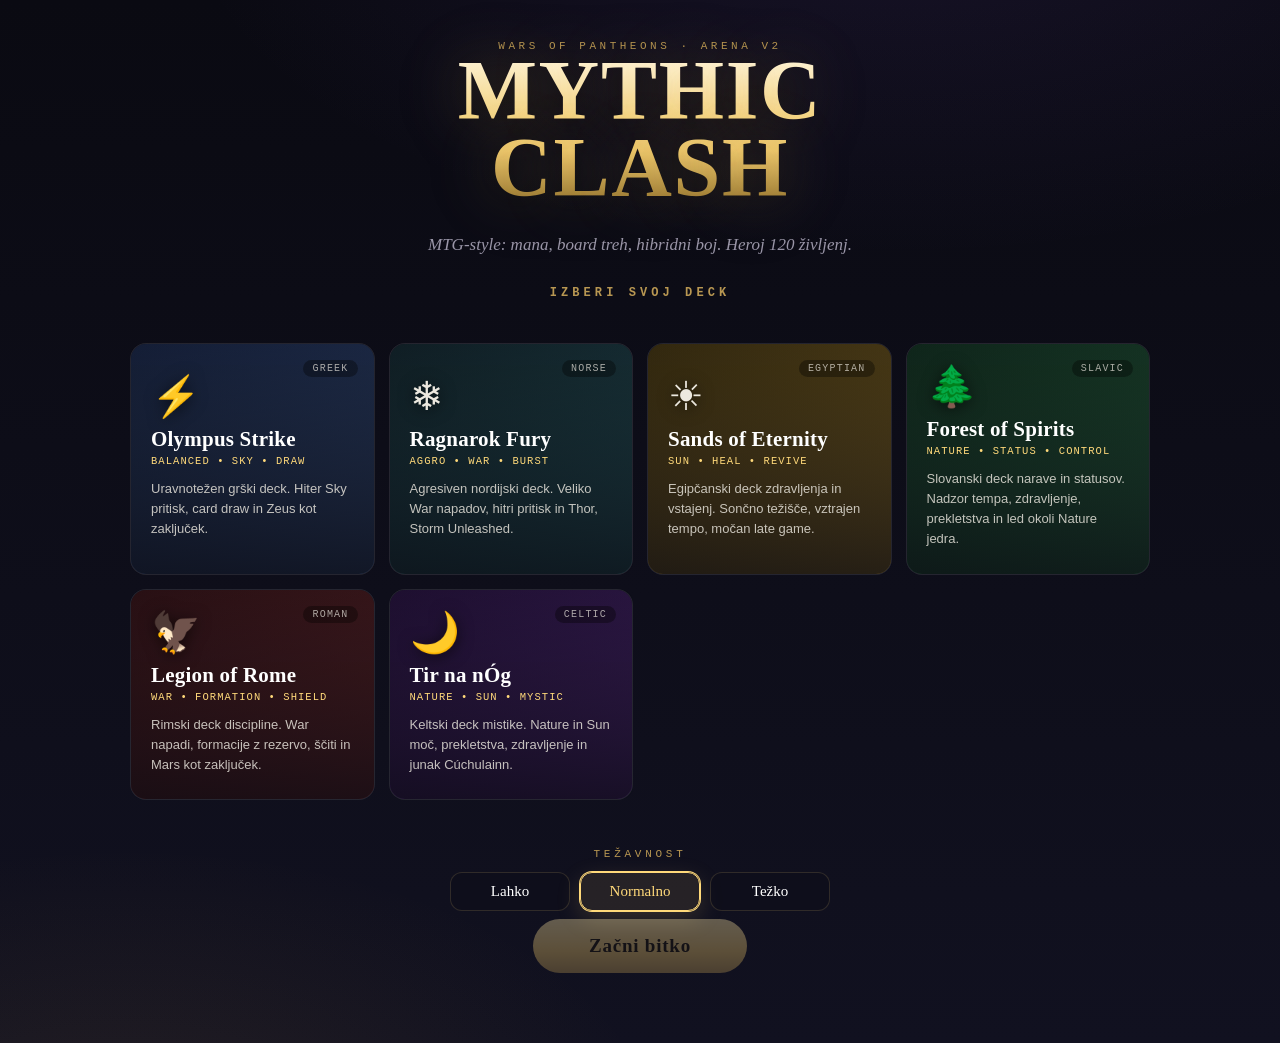
==== commit af04eb8a: "Add files via upload" ====
--- a/index.html
+++ b/index.html
@@ -5,7 +5,7 @@
   <meta name="viewport" content="width=device-width, initial-scale=1.0" />
   <title>Mythic Clash: Wars of Pantheons</title>
   <link rel="stylesheet" href="style.css" />
-  <link rel="stylesheet" href="style-v2.css" />
+  <link rel="stylesheet" href="stylev2.css" />
 </head>
 <body class="v2-body">
 
@@ -67,7 +67,7 @@
 
   <script src="cards.js"></script>
   <script src="decks.js"></script>
-  <script src="engine-v2.js"></script>
-  <script src="script-v2.js"></script>
+  <script src="enginev2.js"></script>
+  <script src="scriptv2.js"></script>
 </body>
 </html>
--- a/stylev2.css
+++ b/stylev2.css
@@ -0,0 +1,105 @@
+/* ============================================================================
+   MYTHIC CLASH v2 — style-v2.css  (nalaga se za style.css; uporablja iste spremenljivke)
+============================================================================ */
+
+/* ---- SETUP ---- */
+#v2-setup { min-height: 100vh; overflow-x: hidden; display: flex; flex-direction: column; align-items: center; padding: 40px 22px 70px; text-align: center; }
+.v2-setup-inner { width: 100%; max-width: 1020px; display: flex; flex-direction: column; align-items: center; }
+.v2-decks { display: grid; gap: 14px; width: 100%; grid-template-columns: repeat(auto-fit, minmax(200px, 1fr)); margin: 18px 0; }
+#v2-setup .deck-select-label { margin-top: 18px; }
+#v2-start { margin-top: 8px; }
+
+/* ---- ARENA ---- */
+#v2-game { height: 100vh; height: 100dvh; overflow: hidden; }
+.v2-arena {
+  height: 100%; display: grid;
+  grid-template-columns: minmax(0,1fr) 264px;
+  grid-template-rows: minmax(0,1fr) auto minmax(0,1fr) 172px;
+  gap: 8px; padding: 8px; max-width: 1240px; margin: 0 auto;
+}
+.v2-opp { grid-column: 1; grid-row: 1; }
+.v2-mid { grid-column: 1; grid-row: 2; display: flex; align-items: center; justify-content: space-between; gap: 14px;
+  border: 1px dashed var(--panel-edge); border-radius: var(--radius); padding: 6px 12px; }
+.v2-you { grid-column: 1; grid-row: 3; }
+.v2-hand-wrap { grid-column: 1; grid-row: 4; display: flex; align-items: flex-end; justify-content: center; overflow: visible; }
+.v2-panel { grid-column: 2; grid-row: 1 / span 4; display: flex; flex-direction: column; gap: 10px; min-height: 0; }
+.v2-turn { font-size: 13px; color: var(--ink-dim); }
+.v2-turn b { color: var(--gold-bright); }
+
+.v2-side { border: 1px solid var(--panel-edge); border-radius: var(--radius); background: var(--panel); padding: 10px 12px; min-height: 0; display: flex; flex-direction: column; gap: 8px; overflow: hidden; }
+.v2-head { display: flex; align-items: center; gap: 14px; flex-wrap: wrap; }
+.v2-meta { font-size: 11px; color: var(--ink-dim); font-family: "SF Mono", monospace; }
+
+/* hero life */
+.v2-hero { display: flex; align-items: center; gap: 8px; min-width: 220px; }
+.v2-hero-name { font-family: "SF Mono", monospace; font-size: 12px; letter-spacing: 0.12em; color: var(--gold); white-space: nowrap; }
+.v2-hero-bar { position: relative; flex: 1; min-width: 130px; height: 16px; border-radius: 999px; background: rgba(255,255,255,0.1); overflow: hidden; border: 1px solid var(--panel-edge); }
+.v2-hero-fill { height: 100%; background: linear-gradient(90deg, #c0392b, #e74c3c 60%, #ff6b5e); transition: width 0.4s ease; }
+.v2-hero-fill.low { background: linear-gradient(90deg, #7a1d16, #ff5e4d); animation: heroLow 1.2s ease-in-out infinite; }
+@keyframes heroLow { 0%,100% { filter: brightness(1); } 50% { filter: brightness(1.35); } }
+.v2-hero-life { position: absolute; inset: 0; display: flex; align-items: center; justify-content: center; font-size: 11px; font-weight: 700; color: #fff; text-shadow: 0 1px 2px rgba(0,0,0,0.8); font-family: "SF Mono", monospace; }
+
+/* mana row */
+.v2-mana-row { display: flex; align-items: center; gap: 4px; flex-wrap: wrap; }
+.v2-mana-lab { font-size: 10px; color: var(--ink-dim); font-family: "SF Mono", monospace; letter-spacing: 0.08em; margin-right: 4px; }
+.v2-mana { width: 20px; height: 20px; border-radius: 50%; display: inline-flex; align-items: center; justify-content: center; font-size: 11px;
+  background: radial-gradient(circle at 35% 30%, color-mix(in srgb, var(--mc) 70%, white), var(--mc)); color: #06121f; box-shadow: 0 0 8px -2px var(--mc); }
+.v2-mana.tapped { filter: grayscale(1) brightness(0.5); box-shadow: none; transform: rotate(90deg); }
+
+/* board */
+.v2-board-row { flex: 1; display: flex; gap: 10px; align-items: stretch; min-height: 0; }
+.v2-empty { flex: 1; display: flex; align-items: center; justify-content: center; border: 1px dashed var(--panel-edge); border-radius: var(--radius-sm); color: var(--ink-dim); font-size: 12px; font-style: italic; }
+.v2-opp .v2-empty { border-color: rgba(255,107,94,0.4); color: #ff9b8a; }
+
+.v2-champ { width: 150px; flex: 0 0 150px; border: 1px solid rgba(255,255,255,0.12); border-radius: var(--radius-sm); overflow: hidden; background: rgba(8,8,16,0.6); cursor: pointer; transition: transform 0.12s ease, box-shadow 0.15s ease, border-color 0.15s ease, opacity 0.2s ease; position: relative; }
+.v2-champ:hover { transform: translateY(-2px); }
+.v2-champ.tapped { opacity: 0.55; transform: rotate(3deg); }
+.v2-champ.sick .v2-champ-art { filter: saturate(0.7) brightness(0.85); }
+.v2-champ.ready { box-shadow: 0 0 0 1px var(--good), 0 0 14px rgba(111,217,138,0.3); border-color: var(--good); }
+.v2-champ.selected-att { box-shadow: 0 0 0 2px var(--gold-bright), 0 0 20px rgba(233,196,106,0.5); border-color: var(--gold-bright); }
+.v2-champ.targetable { box-shadow: 0 0 0 2px var(--danger), 0 0 18px rgba(255,107,94,0.5); border-color: var(--danger); cursor: crosshair; }
+.v2-champ-art { height: 92px; position: relative; display: flex; align-items: center; justify-content: center; font-size: 30px; background: var(--c-grad); overflow: hidden; }
+.v2-champ-sym { position: relative; z-index: 0; }
+.v2-champ-hp { position: absolute; top: 5px; right: 6px; z-index: 5; font-size: 12px; font-weight: 700; background: rgba(0,0,0,0.6); padding: 1px 7px; border-radius: 999px; font-family: "SF Mono", monospace; }
+.v2-tag { position: absolute; top: 5px; left: 6px; z-index: 5; font-size: 12px; }
+.v2-tag.tap { left: auto; right: 6px; top: 28px; }
+.v2-champ-body { padding: 6px 8px 8px; }
+.v2-champ-name { font-size: 12px; font-weight: 700; line-height: 1.1; }
+.v2-hpbar { height: 5px; background: rgba(255,255,255,0.12); border-radius: 999px; margin-top: 5px; overflow: hidden; }
+.v2-hpfill { height: 100%; background: linear-gradient(90deg, var(--good), #aef0c0); }
+.v2-hpfill.low { background: linear-gradient(90deg, var(--danger), #ffb0a8); }
+.v2-status { display: flex; gap: 3px; flex-wrap: wrap; margin-top: 5px; min-height: 14px; font-size: 11px; }
+.v2-kw { margin-left: auto; opacity: 0.9; }
+
+/* hand */
+.v2-hand { display: flex; gap: 8px; align-items: flex-end; overflow-x: auto; padding: 6px 4px 12px; max-width: 100%; }
+.v2-hand.dim { opacity: 0.6; }
+.v2-handcard { width: 110px; flex: 0 0 110px; border: 1px solid rgba(255,255,255,0.12); border-radius: var(--radius-sm); overflow: hidden; background: rgba(8,8,16,0.7); cursor: pointer; transition: transform 0.12s ease, box-shadow 0.15s ease; }
+.v2-handcard:hover { transform: translateY(-6px); box-shadow: 0 12px 30px rgba(0,0,0,0.6); }
+.v2-handcard.playable { box-shadow: 0 0 0 1px var(--gold-dim); }
+.v2-handcard.playable:hover { box-shadow: 0 12px 30px rgba(0,0,0,0.6), 0 0 0 1px var(--gold-bright); }
+.v2-hc-art { height: 78px; position: relative; display: flex; align-items: center; justify-content: center; font-size: 24px; background: var(--c-grad); overflow: hidden; }
+.v2-cost { position: absolute; top: 5px; left: 6px; z-index: 5; font-size: 11px; font-weight: 700; background: rgba(0,0,0,0.6); color: var(--gold-bright); padding: 1px 7px; border-radius: 999px; font-family: "SF Mono", monospace; }
+.v2-cost.energy { color: #aef2ec; }
+.v2-hc-body { padding: 5px 7px 7px; }
+.v2-hc-name { font-size: 11px; font-weight: 700; line-height: 1.05; }
+.v2-hc-meta { font-size: 9px; color: var(--ink-dim); font-family: "SF Mono", monospace; margin-top: 2px; }
+
+/* attack cost glyphs */
+.v2-cc { display: inline-flex; width: 14px; height: 14px; border-radius: 50%; align-items: center; justify-content: center; font-size: 9px; color: #06121f;
+  background: radial-gradient(circle at 35% 30%, color-mix(in srgb, var(--mc) 70%, white), var(--mc)); }
+
+/* panel reuse */
+.v2-panel .action-panel { flex: 0 0 auto; max-height: 55%; overflow-y: auto; }
+.v2-panel .log-panel { flex: 1; min-height: 0; }
+.action-btn.attack.sel { background: rgba(255,107,94,0.18); border-color: var(--danger); }
+
+/* block modal */
+.v2-block-choices { display: flex; flex-direction: column; gap: 8px; margin-top: 12px; }
+.v2-block-choices .action-btn { text-align: left; }
+
+@media (max-width: 900px) {
+  .v2-arena { grid-template-columns: 1fr; grid-template-rows: auto auto auto auto auto; }
+  .v2-panel { grid-column: 1; grid-row: 5; flex-direction: row; max-height: 24vh; }
+  .v2-champ { width: 120px; flex-basis: 120px; }
+}
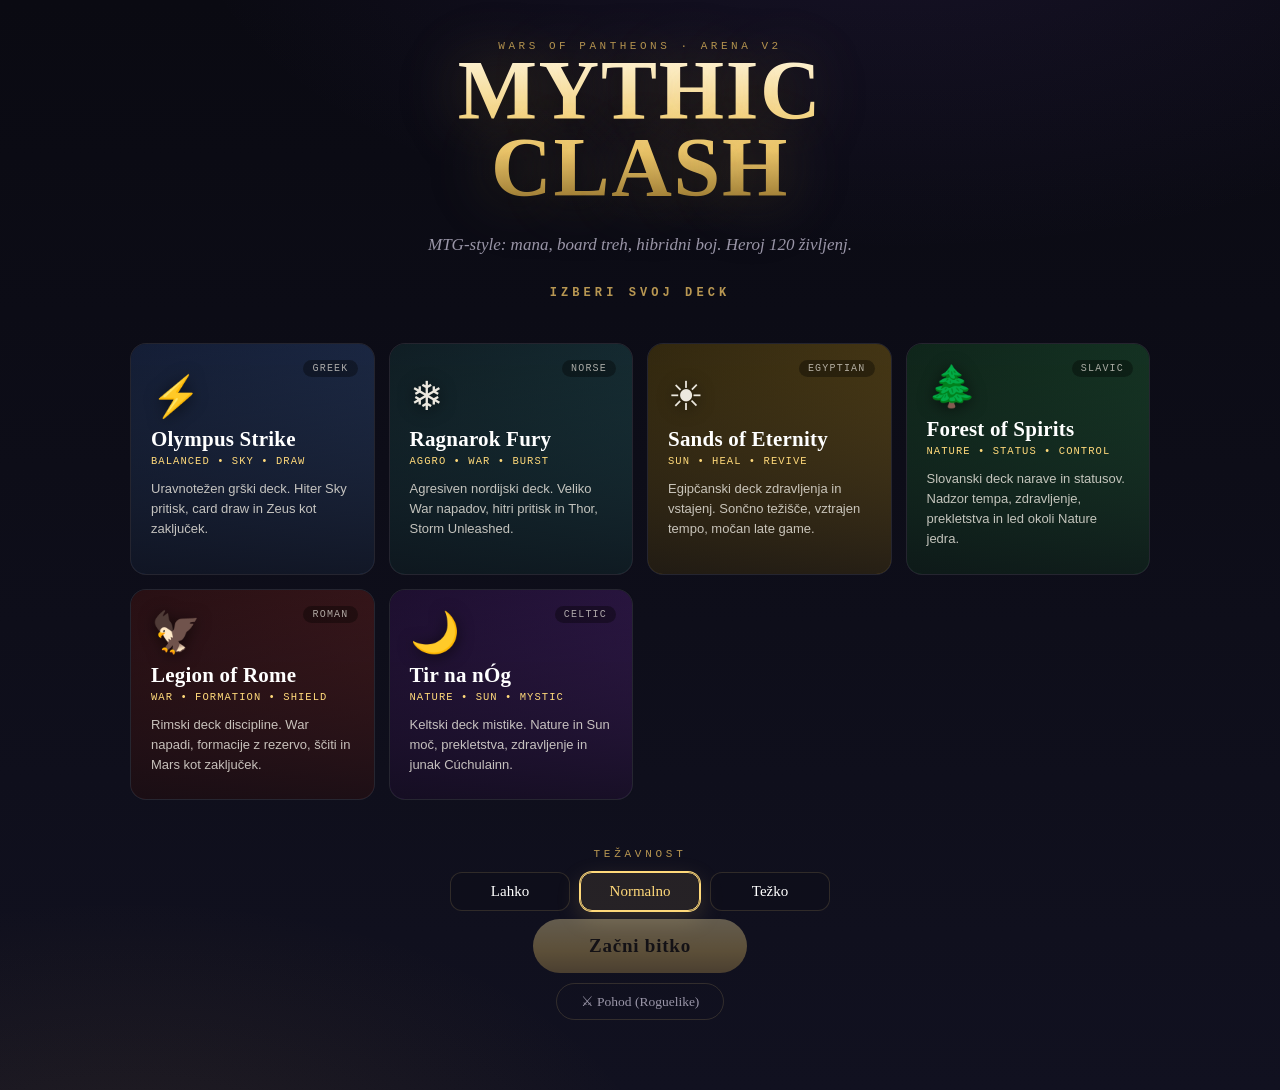
==== commit 95a40cc1: "Add files via upload" ====
--- a/index.html
+++ b/index.html
@@ -27,12 +27,14 @@
   <!-- BOARD -->
   <section id="v2-game" class="screen hidden">
     <div class="v2-arena">
-      <div id="v2-opp" class="v2-side v2-opp"></div>
-      <div class="v2-mid">
-        <div id="v2-turn" class="v2-turn"></div>
-        <button id="v2-end" class="action-btn end-turn" style="max-width:200px">Končaj potezo</button>
+      <div class="v2-field">
+        <div id="v2-opp" class="v2-side v2-opp"></div>
+        <div class="v2-mid">
+          <div id="v2-turn" class="v2-turn"></div>
+          <button id="v2-end" class="action-btn end-turn" style="max-width:200px">Končaj potezo</button>
+        </div>
+        <div id="v2-you" class="v2-side v2-you"></div>
       </div>
-      <div id="v2-you" class="v2-side v2-you"></div>
       <div class="v2-hand-wrap">
         <div id="v2-hand" class="v2-hand"></div>
       </div>
--- a/stylev2.css
+++ b/stylev2.css
@@ -14,30 +14,54 @@
 .v2-arena {
   height: 100%; display: grid;
   grid-template-columns: minmax(0,1fr) 264px;
-  grid-template-rows: minmax(0,1fr) auto minmax(0,1fr) 172px;
+  grid-template-rows: minmax(0,1fr) 172px;
   gap: 8px; padding: 8px; max-width: 1240px; margin: 0 auto;
 }
-.v2-opp { grid-column: 1; grid-row: 1; }
-.v2-mid { grid-column: 1; grid-row: 2; display: flex; align-items: center; justify-content: space-between; gap: 14px;
-  border: 1px dashed var(--panel-edge); border-radius: var(--radius); padding: 6px 12px; }
-.v2-you { grid-column: 1; grid-row: 3; }
-.v2-hand-wrap { grid-column: 1; grid-row: 4; display: flex; align-items: flex-end; justify-content: center; overflow: visible; }
-.v2-panel { grid-column: 2; grid-row: 1 / span 4; display: flex; flex-direction: column; gap: 10px; min-height: 0; }
+/* ENO bojišče: nasprotnik zgoraj, ti spodaj, vmes ločnica */
+.v2-field {
+  grid-column: 1; grid-row: 1; min-height: 0;
+  display: flex; flex-direction: column;
+  border: 1px solid var(--panel-edge); border-radius: var(--radius); overflow: hidden;
+  background:
+    radial-gradient(120% 60% at 50% 0%, rgba(255,107,94,0.06), transparent 60%),
+    radial-gradient(120% 60% at 50% 100%, rgba(255,216,107,0.06), transparent 60%),
+    linear-gradient(180deg, rgba(20,16,24,0.6), rgba(8,8,14,0.5) 50%, rgba(16,18,26,0.6));
+}
+.v2-opp { flex: 1 1 0; border-bottom: none; }
+.v2-you { flex: 1 1 0; }
+.v2-mid { flex: 0 0 auto; display: flex; align-items: center; justify-content: space-between; gap: 14px;
+  padding: 5px 14px; border-top: 1px solid var(--panel-edge); border-bottom: 1px solid var(--panel-edge);
+  background: linear-gradient(90deg, transparent, rgba(255,255,255,0.04), transparent); }
+.v2-hand-wrap { grid-column: 1; grid-row: 2; display: flex; align-items: flex-end; justify-content: center; overflow: visible; }
+.v2-panel { grid-column: 2; grid-row: 1 / span 2; display: flex; flex-direction: column; gap: 10px; min-height: 0; }
 .v2-turn { font-size: 13px; color: var(--ink-dim); }
 .v2-turn b { color: var(--gold-bright); }
 
-.v2-side { border: 1px solid var(--panel-edge); border-radius: var(--radius); background: var(--panel); padding: 10px 12px; min-height: 0; display: flex; flex-direction: column; gap: 8px; overflow: hidden; }
+.v2-side { border: none; background: transparent; border-radius: 0; padding: 8px 12px; min-height: 0; display: flex; flex-direction: column; gap: 6px; overflow: hidden; }
+.v2-opp.v2-side { justify-content: flex-start; }
+.v2-you.v2-side { justify-content: flex-end; }
 .v2-head { display: flex; align-items: center; gap: 14px; flex-wrap: wrap; }
 .v2-meta { font-size: 11px; color: var(--ink-dim); font-family: "SF Mono", monospace; }
 
 /* hero life */
 .v2-hero { display: flex; align-items: center; gap: 8px; min-width: 220px; }
 .v2-hero-name { font-family: "SF Mono", monospace; font-size: 12px; letter-spacing: 0.12em; color: var(--gold); white-space: nowrap; }
-.v2-hero-bar { position: relative; flex: 1; min-width: 130px; height: 16px; border-radius: 999px; background: rgba(255,255,255,0.1); overflow: hidden; border: 1px solid var(--panel-edge); }
+.v2-hero-bar { position: relative; width: 100%; min-width: 130px; height: 18px; flex: 0 0 auto; border-radius: 999px; background: rgba(255,255,255,0.1); overflow: hidden; border: 1px solid var(--panel-edge); }
 .v2-hero-fill { height: 100%; background: linear-gradient(90deg, #c0392b, #e74c3c 60%, #ff6b5e); transition: width 0.4s ease; }
 .v2-hero-fill.low { background: linear-gradient(90deg, #7a1d16, #ff5e4d); animation: heroLow 1.2s ease-in-out infinite; }
 @keyframes heroLow { 0%,100% { filter: brightness(1); } 50% { filter: brightness(1.35); } }
 .v2-hero-life { position: absolute; inset: 0; display: flex; align-items: center; justify-content: center; font-size: 11px; font-weight: 700; color: #fff; text-shadow: 0 1px 2px rgba(0,0,0,0.8); font-family: "SF Mono", monospace; }
+.v2-hero-ava { flex: 0 0 auto; width: 40px; height: 40px; border-radius: 50%; display: flex; align-items: center; justify-content: center; font-size: 20px; background: var(--c-grad, linear-gradient(160deg,#333,#555)); border: 2px solid rgba(255,255,255,0.25); box-shadow: 0 2px 8px rgba(0,0,0,0.5), inset 0 1px 3px rgba(255,255,255,0.25); transition: box-shadow .2s, transform .2s; }
+.v2-hero-info { display: flex; flex-direction: column; gap: 4px; flex: 1; min-width: 0; }
+.v2-hero-pw { font-size: 9px; letter-spacing: 0.06em; color: #ffd86b; opacity: 0.85; margin-left: 6px; }
+.v2-hero.face-targetable { cursor: crosshair; }
+.v2-hero.face-targetable .v2-hero-ava { border-color: var(--danger); box-shadow: 0 0 14px var(--danger), inset 0 1px 3px rgba(255,255,255,0.3); animation: faceTarget 1s ease-in-out infinite; }
+.v2-hero.face-targetable:hover .v2-hero-ava { transform: scale(1.12); }
+@keyframes faceTarget { 0%,100% { box-shadow: 0 0 8px var(--danger), inset 0 1px 3px rgba(255,255,255,0.3); } 50% { box-shadow: 0 0 20px var(--danger), 0 0 6px var(--danger), inset 0 1px 3px rgba(255,255,255,0.3); } }
+.action-btn.hero-power { border-color: rgba(255,216,107,0.5); background: linear-gradient(160deg, rgba(255,216,107,0.16), rgba(255,170,40,0.08)); color: #ffe8a8; font-weight: 600; }
+.action-btn.hero-power:hover:not(:disabled) { background: linear-gradient(160deg, rgba(255,216,107,0.28), rgba(255,170,40,0.16)); border-color: var(--gold); box-shadow: 0 0 12px rgba(255,216,107,0.35); }
+.action-btn.hero-power .ab-cost { opacity: 0.85; margin-left: 4px; }
+.action-btn.hero-power.used, .action-btn.hero-power:disabled { opacity: 0.4; filter: grayscale(0.6); }
 
 /* mana row */
 .v2-mana-row { display: flex; align-items: center; gap: 4px; flex-wrap: wrap; }
@@ -69,7 +93,11 @@
 .v2-hpfill { height: 100%; background: linear-gradient(90deg, var(--good), #aef0c0); }
 .v2-hpfill.low { background: linear-gradient(90deg, var(--danger), #ffb0a8); }
 .v2-status { display: flex; gap: 3px; flex-wrap: wrap; margin-top: 5px; min-height: 14px; font-size: 11px; }
-.v2-kw { margin-left: auto; opacity: 0.9; }
+.v2-st { display: inline-flex; align-items: center; justify-content: center; gap: 1px; min-width: 17px; height: 17px; padding: 0 3px; border-radius: 6px; font-size: 11px; font-weight: 700; line-height: 1; border: 1px solid transparent; }
+.v2-st b { font-size: 8px; }
+.v2-st.buff { background: rgba(94,201,122,0.16); border-color: rgba(94,201,122,0.5); color: #b6f0c6; }
+.v2-st.debuff { background: rgba(255,107,94,0.16); border-color: rgba(255,107,94,0.5); color: #ffc0b6; }
+.v2-kw { margin-left: auto; opacity: 0.9; display: inline-flex; gap: 2px; align-self: center; }
 
 /* hand */
 .v2-hand { display: flex; gap: 8px; align-items: flex-end; overflow-x: auto; padding: 6px 4px 12px; max-width: 100%; }
@@ -89,6 +117,18 @@
 .v2-cc { display: inline-flex; width: 14px; height: 14px; border-radius: 50%; align-items: center; justify-content: center; font-size: 9px; color: #06121f;
   background: radial-gradient(circle at 35% 30%, color-mix(in srgb, var(--mc) 70%, white), var(--mc)); }
 
+/* vrstice napadov na championu/karti: [cena] [damage] */
+.v2-atks { display: flex; flex-direction: column; gap: 3px; margin-top: 5px; }
+.v2-atk { display: flex; align-items: center; gap: 6px; padding: 2px 5px; border-radius: 6px;
+  background: rgba(255,255,255,0.04); font-size: 10px; opacity: 0.78; }
+.v2-atk.ok { opacity: 1; background: rgba(111,217,138,0.14); box-shadow: inset 0 0 0 1px rgba(111,217,138,0.3); }
+.v2-atk-cost { display: inline-flex; gap: 2px; }
+.v2-atk-dmg { margin-left: auto; font-family: "SF Mono", monospace; font-weight: 700; color: #ffb38a; }
+.v2-handcard .v2-atks { margin: 4px 6px 0; }
+.v2-handcard .v2-atk { font-size: 9px; }
+/* summon cena bolj izrazita */
+.v2-cost { font-weight: 800; box-shadow: 0 0 0 1px rgba(233,196,106,0.4); }
+
 /* panel reuse */
 .v2-panel .action-panel { flex: 0 0 auto; max-height: 55%; overflow-y: auto; }
 .v2-panel .log-panel { flex: 1; min-height: 0; }
@@ -98,8 +138,273 @@
 .v2-block-choices { display: flex; flex-direction: column; gap: 8px; margin-top: 12px; }
 .v2-block-choices .action-btn { text-align: left; }
 
+/* ročna izbira mane */
+.v2-manapick { display: flex; flex-wrap: wrap; gap: 6px; margin: 8px 0; }
+.v2-mp { display: inline-flex; align-items: center; gap: 5px; cursor: pointer; font-family: inherit; font-size: 12px;
+  padding: 6px 10px; border-radius: 8px; color: var(--ink);
+  border: 1px solid var(--panel-edge); background: rgba(255,255,255,0.04); border-left: 4px solid var(--mc); }
+.v2-mp:hover { border-color: var(--gold-dim); }
+.v2-mp.sel { border-color: var(--gold-bright); background: rgba(233,196,106,0.14); box-shadow: 0 0 0 1px var(--gold-bright); }
+
+/* ally target (urok/relic na svojega) */
+.v2-champ.target-ally { box-shadow: 0 0 0 2px var(--good), 0 0 18px rgba(111,217,138,0.5); border-color: var(--good); cursor: crosshair; }
+
+/* aktivirana sposobnost (pick prikaz + gumb) */
+.v2-pick-ability.act { background: rgba(127,179,255,0.10); }
+.v2-pick-ability.act b { color: #a8ceff; }
+.action-btn.ability { border-color: rgba(127,179,255,0.4); background: rgba(127,179,255,0.08); color: #bcd6ff; }
+.action-btn.ability:hover:not(:disabled) { background: rgba(127,179,255,0.16); border-color: #7fb3ff; }
+
+/* info kartica (ne-šampion) v izbiri prvega */
+.v2-infocard { width: 150px; cursor: default; opacity: 0.92; }
+.v2-infocard .v2-pick-art { height: 92px; }
+.v2-info-desc { font-size: 10.5px; color: var(--ink-dim); line-height: 1.4; margin-top: 5px; }
+#v2-pick-actions { margin-top: 18px; }
+
+/* ============================================================================
+   FX — puščica, leteča škoda, tresenje, reveal kart
+============================================================================ */
+#v2-fx { position: fixed; inset: 0; pointer-events: none; z-index: 500; overflow: hidden; }
+#v2-arrow { position: fixed; inset: 0; width: 100%; height: 100%; pointer-events: none; z-index: 480; }
+#v2-arrow.hidden { display: none; }
+
+.v2-fd { position: fixed; transform: translate(-50%, -50%); font-family: Georgia, serif; font-weight: 800;
+  font-size: 36px; color: #ff5e4d; text-shadow: 0 2px 0 #5a0e08, 0 0 16px rgba(255,94,77,0.8), 0 3px 10px rgba(0,0,0,0.6);
+  animation: v2fd 1s ease-out forwards; pointer-events: none; }
+.v2-fd.zero { color: #cfcfdf; } .v2-fd.heal { color: #7fe6a0; }
+.v2-fd.dodge { color: #a8ceff; font-size: 22px; }
+.v2-fd.dodge::after { content: " Umik!"; font-size: 14px; }
+@keyframes v2fd { 0% { opacity: 0; transform: translate(-50%,-30%) scale(.6); } 20% { opacity: 1; transform: translate(-50%,-50%) scale(1.15); } 100% { opacity: 0; transform: translate(-50%,-135%) scale(.95); } }
+
+.v2-champ.v2-hit { animation: v2hit .42s ease; }
+@keyframes v2hit { 0%,100% { transform: translateX(0); } 22% { transform: translateX(-7px); } 48% { transform: translateX(7px); } 74% { transform: translateX(-3px); } }
+.v2-hero.v2-hit { animation: v2hit .42s ease; }
+
+/* reveal karte ki jo nasprotnik odigra */
+.v2-reveal { position: fixed; inset: 0; display: flex; align-items: center; justify-content: center; pointer-events: none; z-index: 520; opacity: 0; transition: opacity 0.2s ease; }
+.v2-reveal.show { opacity: 1; } .v2-reveal.out { opacity: 0; }
+.v2-reveal-card { width: 210px; border-radius: 14px; overflow: hidden; background: rgba(8,8,16,0.96);
+  border: 1px solid var(--gold-bright); box-shadow: 0 20px 60px rgba(0,0,0,0.7), 0 0 50px rgba(233,196,106,0.3);
+  transform: scale(0.82) translateY(20px); transition: transform 0.28s cubic-bezier(.2,1.3,.4,1); }
+.v2-reveal.show .v2-reveal-card { transform: scale(1) translateY(0); }
+.v2-reveal-label { text-align: center; font-family: "SF Mono", monospace; font-size: 11px; letter-spacing: 0.12em; color: var(--gold); padding: 9px; text-transform: uppercase; }
+.v2-reveal-art { height: 150px; position: relative; background: var(--c-grad); display: flex; align-items: center; justify-content: center; font-size: 44px; overflow: hidden; }
+.v2-reveal-name { font-size: 15px; font-weight: 700; text-align: center; padding: 8px 8px 2px; }
+.v2-reveal-meta { font-size: 11px; color: var(--ink-dim); text-align: center; padding-bottom: 11px; font-family: "SF Mono", monospace; }
+
+/* ============================================================================
+   ROGUELIKE POHOD (run) zasloni
+============================================================================ */
+#v2-run { min-height: 100vh; overflow-x: hidden; overflow-y: auto; padding: 26px 22px 60px; }
+.run-wrap { max-width: 1040px; margin: 0 auto; }
+.run-head { display: flex; align-items: flex-end; justify-content: space-between; margin-bottom: 14px; }
+.run-title { font-family: Georgia, serif; font-size: 28px; background: linear-gradient(180deg,#fff7e0,var(--gold) 70%); -webkit-background-clip: text; background-clip: text; color: transparent; }
+.run-sub { color: var(--ink-dim); font-size: 14px; margin: 0 0 18px; max-width: 680px; }
+.run-decks { grid-template-columns: repeat(auto-fit, minmax(190px, 1fr)); }
+.run-statline { font-size: 14px; color: var(--ink); background: var(--panel); border: 1px solid var(--panel-edge); border-radius: var(--radius); padding: 12px 16px; margin-bottom: 16px; }
+.run-statline b { color: var(--gold-bright); }
+.run-ladder { display: flex; flex-direction: column; gap: 9px; }
+.run-stage { display: flex; align-items: center; gap: 14px; padding: 12px 16px; border: 1px solid var(--panel-edge); border-radius: var(--radius); background: var(--panel); }
+.run-stage.done { opacity: 0.7; border-color: rgba(111,217,138,0.3); }
+.run-stage.current { border-color: var(--gold-bright); box-shadow: 0 0 0 1px var(--gold-dim), 0 0 18px rgba(233,196,106,0.15); }
+.run-stage.locked { opacity: 0.45; }
+.run-stage .rs-n { font-family: "SF Mono", monospace; color: var(--ink-dim); width: 18px; text-align: center; }
+.run-stage .rs-sym { font-size: 24px; width: 32px; text-align: center; }
+.run-stage .rs-info { flex: 1; } .run-stage .rs-info b { font-family: Georgia, serif; font-size: 16px; }
+.rs-diff { font-family: "SF Mono", monospace; font-size: 10px; color: var(--gold); background: rgba(233,196,106,0.12); padding: 1px 7px; border-radius: 999px; margin-left: 6px; }
+.rs-mark { font-size: 17px; }
+.run-stage.current .rs-mark { color: var(--gold-bright); } .run-stage.done .rs-mark { color: var(--good); }
+.run-foot { display: flex; justify-content: space-between; align-items: center; gap: 14px; margin-top: 22px; }
+.run-foot .btn-primary { flex: 1; padding: 14px; font-size: 16px; }
+
+/* nagrade */
+.reward-grid { display: grid; grid-template-columns: repeat(3, 1fr); gap: 16px; margin-top: 10px; }
+.reward-card { cursor: pointer; text-align: left; border: 1px solid var(--panel-edge); border-radius: var(--radius); overflow: hidden;
+  background: rgba(8,8,16,0.7); color: var(--ink); transition: transform 0.15s ease, box-shadow 0.15s ease, border-color 0.15s ease; padding: 0; }
+.reward-card:hover { transform: translateY(-6px); border-color: var(--gold-bright); box-shadow: 0 16px 44px rgba(0,0,0,0.6), 0 0 0 2px var(--gold-bright); }
+.reward-card.upgrade { padding: 22px 18px; display: flex; flex-direction: column; gap: 10px; align-items: center; justify-content: center; text-align: center; }
+.rw-tag { font-family: "SF Mono", monospace; font-size: 10px; letter-spacing: 0.14em; text-transform: uppercase; color: var(--gold); padding: 8px 10px 0; }
+.reward-card.upgrade .rw-tag { padding: 0; }
+.rw-up-label { font-family: Georgia, serif; font-size: 20px; color: var(--gold-bright); }
+.rw-up-desc { font-size: 13px; color: var(--ink-dim); line-height: 1.5; }
+.reward-card .rdc-art { height: 150px; }
+
+/* deck pregled / odstrani */
+.run-deckgrid { display: grid; gap: 10px; grid-template-columns: repeat(auto-fill, minmax(124px,1fr)); }
+.run-deckcard { border: 1px solid var(--panel-edge); border-radius: var(--radius-sm); overflow: hidden; background: rgba(8,8,16,0.7); color: var(--ink); cursor: default; padding: 0; }
+.run-deckcard.removable { cursor: pointer; }
+.run-deckcard.removable:hover { border-color: var(--danger); box-shadow: 0 0 0 2px var(--danger); }
+.rdc-art { height: 88px; position: relative; background: var(--c-grad); display: flex; align-items: center; justify-content: center; font-size: 26px; overflow: hidden; }
+.rdc-x { position: absolute; top: 5px; right: 6px; z-index: 5; font-size: 11px; font-weight: 700; background: rgba(0,0,0,0.6); color: var(--gold-bright); padding: 1px 7px; border-radius: 999px; font-family: "SF Mono", monospace; }
+.rdc-n { font-size: 11.5px; font-weight: 700; padding: 6px 8px 0; line-height: 1.1; }
+.rdc-m { font-size: 9.5px; color: var(--ink-dim); padding: 2px 8px 8px; font-family: "SF Mono", monospace; }
+.run-over { text-align: center; padding-top: 8vh; }
+.run-over .btn-primary { margin-top: 20px; }
+@media (max-width: 720px) { .reward-grid { grid-template-columns: 1fr; } }
+
+/* first-champion pick: razširjene karte (napadi + energije + sposobnost) */
+#v2-pick .mull-cards { gap: 12px; max-height: 76vh; overflow-y: auto; align-items: flex-start; }
+.v2-pickcard { width: 200px; cursor: pointer; text-align: left; border: 1px solid rgba(255,255,255,0.12);
+  border-radius: var(--radius-sm); overflow: hidden; background: rgba(8,8,16,0.7); transition: transform 0.15s ease, box-shadow 0.15s ease; }
+.v2-pickcard:hover { transform: translateY(-6px); box-shadow: 0 16px 40px rgba(0,0,0,0.6), 0 0 0 2px var(--gold-bright); }
+.v2-pick-art { height: 118px; position: relative; background: var(--c-grad); display: flex; align-items: center; justify-content: center; font-size: 34px; overflow: hidden; }
+.v2-pickcard .v2-champ-hp { top: 6px; right: 8px; }
+.v2-pick-body { padding: 8px 10px 11px; }
+.v2-pick-name { font-size: 13px; font-weight: 700; line-height: 1.12; }
+.v2-pick-meta { font-size: 10px; color: var(--ink-dim); font-family: "SF Mono", monospace; margin: 2px 0 6px; }
+.v2-pick-ability { font-size: 10.5px; color: var(--ink-dim); line-height: 1.4; background: rgba(233,196,106,0.08); border-radius: 6px; padding: 5px 7px; margin-bottom: 4px; }
+.v2-pick-ability b { color: var(--gold-bright); }
+.v2-pick-sec { font-size: 9px; letter-spacing: 0.12em; text-transform: uppercase; color: var(--gold-dim); font-family: "SF Mono", monospace; margin: 7px 0 3px; }
+.v2-pick-enrow { display: flex; flex-wrap: wrap; gap: 8px; }
+.v2-pick-en { display: inline-flex; align-items: center; gap: 4px; font-size: 11px; color: var(--ink); }
+.v2-pick-en.none { color: var(--ink-dim); font-style: italic; }
+.v2-pick-wr { display: flex; gap: 12px; margin-top: 8px; font-size: 10px; font-family: "SF Mono", monospace; }
+.v2-pick-wr .wk { color: #ff7a7a; } .v2-pick-wr .rs { color: #7ab8ff; }
+
 @media (max-width: 900px) {
   .v2-arena { grid-template-columns: 1fr; grid-template-rows: auto auto auto auto auto; }
   .v2-panel { grid-column: 1; grid-row: 5; flex-direction: row; max-height: 24vh; }
   .v2-champ { width: 120px; flex-basis: 120px; }
 }
+
+/* ---------------- Tooltips (hover + dvoklik pin) ---------------- */
+#v2-tip {
+  position: fixed; z-index: 9999; max-width: 280px; pointer-events: none;
+  background: linear-gradient(160deg, #14141f, #1d1d2c); color: #e9e9f2;
+  border: 1px solid var(--panel-edge, rgba(255,255,255,0.15)); border-radius: 10px;
+  padding: 9px 11px; box-shadow: 0 8px 28px rgba(0,0,0,0.6);
+  font-size: 12px; line-height: 1.45; transition: opacity .12s;
+}
+#v2-tip.hidden { display: none; }
+.v2-tip-title { font-weight: 700; color: var(--gold, #ffd97a); margin-bottom: 4px; letter-spacing: 0.02em; }
+.v2-tip-body { color: #c8c8d6; }
+
+/* elementi z razlago dobijo "help" namig */
+.v2-atk, .v2-st, .v2-kwi, .v2-equip, .v2-champ-name { cursor: help; }
+
+/* keyword ikone + statusi */
+.v2-kw { display: inline-flex; gap: 2px; }
+.v2-kwi { display: inline-block; }
+
+/* oprema (orožje/oklep) chip-i na šampionu */
+.v2-equip {
+  display: inline-flex; align-items: center; justify-content: center;
+  width: 18px; height: 18px; margin-left: 2px; border-radius: 5px;
+  font-size: 11px; border: 1px solid rgba(255,255,255,0.2);
+}
+.v2-equip.weapon { background: rgba(255,120,90,0.18); border-color: rgba(255,120,90,0.45); }
+.v2-equip.armor  { background: rgba(120,170,255,0.18); border-color: rgba(120,170,255,0.45); }
+
+/* ---------------- Pohod: prikaz afinitete (panteoni/energije) ---------------- */
+.run-affinity { display: flex; align-items: center; flex-wrap: wrap; gap: 6px; margin: 6px 0 10px; font-size: 12px; }
+.aff-lab { font-size: 10px; letter-spacing: 0.1em; text-transform: uppercase; color: var(--ink-dim, #9aa0a6); margin-left: 6px; }
+.aff-lab:first-child { margin-left: 0; }
+.run-affinity .aff-chip {
+  display: inline-flex; align-items: center; gap: 3px; padding: 2px 8px; border-radius: 999px;
+  background: rgba(255,255,255,0.06); border: 1px solid var(--panel-edge, rgba(255,255,255,0.14));
+  font-family: "SF Mono", monospace; cursor: help;
+}
+
+/* ---------------- Enter-play animacija šampiona (ko karta pride v igro) ---------------- */
+.v2-champ.entering { animation: champEnter 0.5s cubic-bezier(.2,.9,.3,1.25); z-index: 3; }
+@keyframes champEnter {
+  0%   { opacity: 0; transform: translateY(-26px) scale(0.7) rotate(-4deg); }
+  55%  { opacity: 1; transform: translateY(2px) scale(1.08) rotate(1deg); }
+  100% { opacity: 1; transform: translateY(0) scale(1) rotate(0); }
+}
+.v2-champ.entering::after {
+  content: ""; position: absolute; inset: 0; border-radius: inherit; pointer-events: none; z-index: 6;
+  box-shadow: 0 0 0 2px var(--gold-bright, #ffd97a), 0 0 28px 4px var(--gold-bright, #ffd97a);
+  animation: champEnterGlow 0.6s ease-out forwards;
+}
+@keyframes champEnterGlow { 0% { opacity: 0.95; } 100% { opacity: 0; } }
+
+/* hand karta: jasnejši "press" odziv ob igranju */
+.v2-handcard { position: relative; }
+.v2-handcard:active { transform: translateY(-2px) scale(0.97); }
+
+/* ---------------- Feel poteze: banner + hero damage flash ---------------- */
+.v2-turnbanner {
+  position: fixed; top: 38%; left: 0; right: 0; text-align: center; z-index: 540; pointer-events: none;
+  opacity: 0; transform: translateY(8px);
+}
+.v2-turnbanner.show { animation: turnBan 0.85s cubic-bezier(.2,.8,.2,1) forwards; }
+.v2-turnbanner.out { opacity: 0; transition: opacity 0.3s; }
+.v2-turnbanner span {
+  display: inline-block; font-family: "SF Mono", monospace; font-weight: 800; letter-spacing: 0.16em;
+  font-size: 30px; text-transform: uppercase; padding: 10px 30px; border-radius: 12px;
+  background: linear-gradient(180deg, rgba(8,8,16,0.85), rgba(8,8,16,0.6)); backdrop-filter: blur(3px);
+  border: 1px solid var(--panel-edge, rgba(255,255,255,0.15));
+}
+.v2-turnbanner.you span { color: var(--gold-bright, #ffd97a); box-shadow: 0 0 30px rgba(255,216,107,0.35), inset 0 0 18px rgba(255,216,107,0.12); }
+.v2-turnbanner.opp span { color: #ff8a7a; box-shadow: 0 0 30px rgba(255,107,94,0.3), inset 0 0 18px rgba(255,107,94,0.12); }
+@keyframes turnBan {
+  0%   { opacity: 0; transform: translateY(10px) scale(0.94); }
+  18%  { opacity: 1; transform: translateY(0) scale(1.04); }
+  82%  { opacity: 1; transform: translateY(0) scale(1); }
+  100% { opacity: 0; transform: translateY(-6px) scale(1); }
+}
+/* hero bar utrpi udarec v obraz */
+.v2-hero.hero-hurt .v2-hero-bar { animation: heroHurt 0.55s ease; }
+.v2-hero.hero-hurt .v2-hero-ava { animation: heroHurtAva 0.55s ease; }
+@keyframes heroHurt { 0%,100% { box-shadow: none; } 30% { box-shadow: 0 0 0 2px var(--danger), 0 0 18px var(--danger); } }
+@keyframes heroHurtAva { 0%,100% { transform: none; } 25% { transform: translateX(-4px) scale(1.05); } 60% { transform: translateX(3px); } }
+
+/* statusi (buff/curse) kot overlay na sliki šampiona — vedno vidni */
+.v2-champ-statusbar { position: absolute; left: 4px; right: 4px; bottom: 4px; z-index: 6; display: flex; gap: 3px; flex-wrap: wrap; }
+.v2-champ-statusbar .v2-st { backdrop-filter: blur(2px); box-shadow: 0 1px 4px rgba(0,0,0,0.6); }
+
+/* ---------------- Damage preview (Hearthstone-like ciljanje) ---------------- */
+#v2-dmgprev {
+  position: fixed; z-index: 545; pointer-events: none; transform: translate(-50%, -100%);
+  display: flex; flex-direction: column; align-items: center; gap: 2px;
+  padding: 5px 10px; border-radius: 10px; background: rgba(8,8,16,0.92);
+  border: 1px solid var(--panel-edge, rgba(255,255,255,0.18)); box-shadow: 0 6px 20px rgba(0,0,0,0.6);
+  font-family: "SF Mono", monospace; white-space: nowrap;
+}
+#v2-dmgprev.hidden { display: none; }
+#v2-dmgprev .dp-dmg { font-size: 20px; font-weight: 800; color: #ff8a7a; line-height: 1; }
+#v2-dmgprev.lethal { border-color: var(--danger); box-shadow: 0 0 22px rgba(255,107,94,0.6); }
+#v2-dmgprev.lethal .dp-dmg { color: #ff5e4d; }
+#v2-dmgprev .dp-lethal { font-size: 10px; font-weight: 800; letter-spacing: 0.1em; color: #ff5e4d; }
+#v2-dmgprev .dp-parts { font-size: 8.5px; letter-spacing: 0.06em; color: var(--ink-dim, #9aa0a6); }
+/* lethal puščica + tarča */
+#v2-arrow.lethal #v2-arrow-line { stroke: #ff5e4d; }
+#v2-arrow.lethal #ah path { fill: #ff5e4d; }
+.v2-champ.lethal-target { box-shadow: 0 0 0 2px #ff5e4d, 0 0 22px rgba(255,94,77,0.7) !important; }
+.v2-hero.lethal-target .v2-hero-ava { box-shadow: 0 0 0 2px #ff5e4d, 0 0 18px rgba(255,94,77,0.8) !important; }
+
+/* ---------------- Death poof (smrt šampiona) ---------------- */
+.v2-poof {
+  position: absolute; transform: translate(-50%, -50%); z-index: 8; pointer-events: none;
+  font-size: 30px; color: #fff; text-shadow: 0 0 12px rgba(255,255,255,0.7);
+  animation: poof 0.7s ease-out forwards;
+}
+@keyframes poof {
+  0%   { opacity: 0; transform: translate(-50%,-50%) scale(0.5) rotate(-12deg); }
+  30%  { opacity: 1; transform: translate(-50%,-50%) scale(1.3) rotate(4deg); }
+  100% { opacity: 0; transform: translate(-50%,-90%) scale(0.9) rotate(0); }
+}
+
+/* ---------------- Mana feedback (tap / dodajanje / razpoložljivost) ---------------- */
+.v2-mana-lab b { color: var(--good, #6fd98a); font-size: 13px; }
+.v2-mana { transition: filter .2s, transform .25s, box-shadow .2s; }
+.v2-mana:not(.tapped) { box-shadow: 0 0 7px -1px var(--mc), 0 0 0 1px rgba(255,255,255,0.12); }
+.v2-mana.just-tapped { animation: manaTap 0.42s ease; }
+@keyframes manaTap { 0% { transform: rotate(0) scale(1.15); filter: brightness(1.6); } 60% { transform: rotate(70deg) scale(0.9); } 100% { transform: rotate(90deg); filter: grayscale(1) brightness(0.5); } }
+.v2-mana.just-added { animation: manaAdd 0.5s cubic-bezier(.2,.9,.3,1.4); }
+@keyframes manaAdd { 0% { transform: scale(0) rotate(-40deg); opacity: 0; } 60% { transform: scale(1.3) rotate(6deg); opacity: 1; } 100% { transform: scale(1); } }
+
+/* heal / buff utrip na šampionu */
+.v2-champ.fx-heal { animation: champHeal 0.65s ease; }
+@keyframes champHeal { 0%,100% { box-shadow: none; } 35% { box-shadow: 0 0 0 2px var(--good), 0 0 20px rgba(111,217,138,0.65); } }
+.v2-champ.fx-buff { animation: champBuff 0.75s ease; }
+@keyframes champBuff { 0%,100% { box-shadow: none; } 40% { box-shadow: 0 0 0 2px #ffd97a, 0 0 22px rgba(255,216,107,0.7); } }
+
+/* combo / momentum badge */
+.v2-tag.combo { left: 50%; right: auto; top: 4px; transform: translateX(-50%); font-size: 10px; font-weight: 800; color: var(--mc, #ffd97a);
+  background: rgba(0,0,0,0.7); padding: 1px 7px; border-radius: 999px; border: 1px solid var(--mc, #ffd97a); text-shadow: 0 0 6px var(--mc); z-index: 6; }
+
+/* nadgrajena karta v Pohodu (★) */
+.rdc-up { position: absolute; top: 4px; left: 4px; z-index: 5; color: var(--gold-bright, #ffd97a); font-size: 13px; text-shadow: 0 0 6px rgba(255,216,107,0.8); }
+.run-deckcard .rdc-n { color: inherit; }
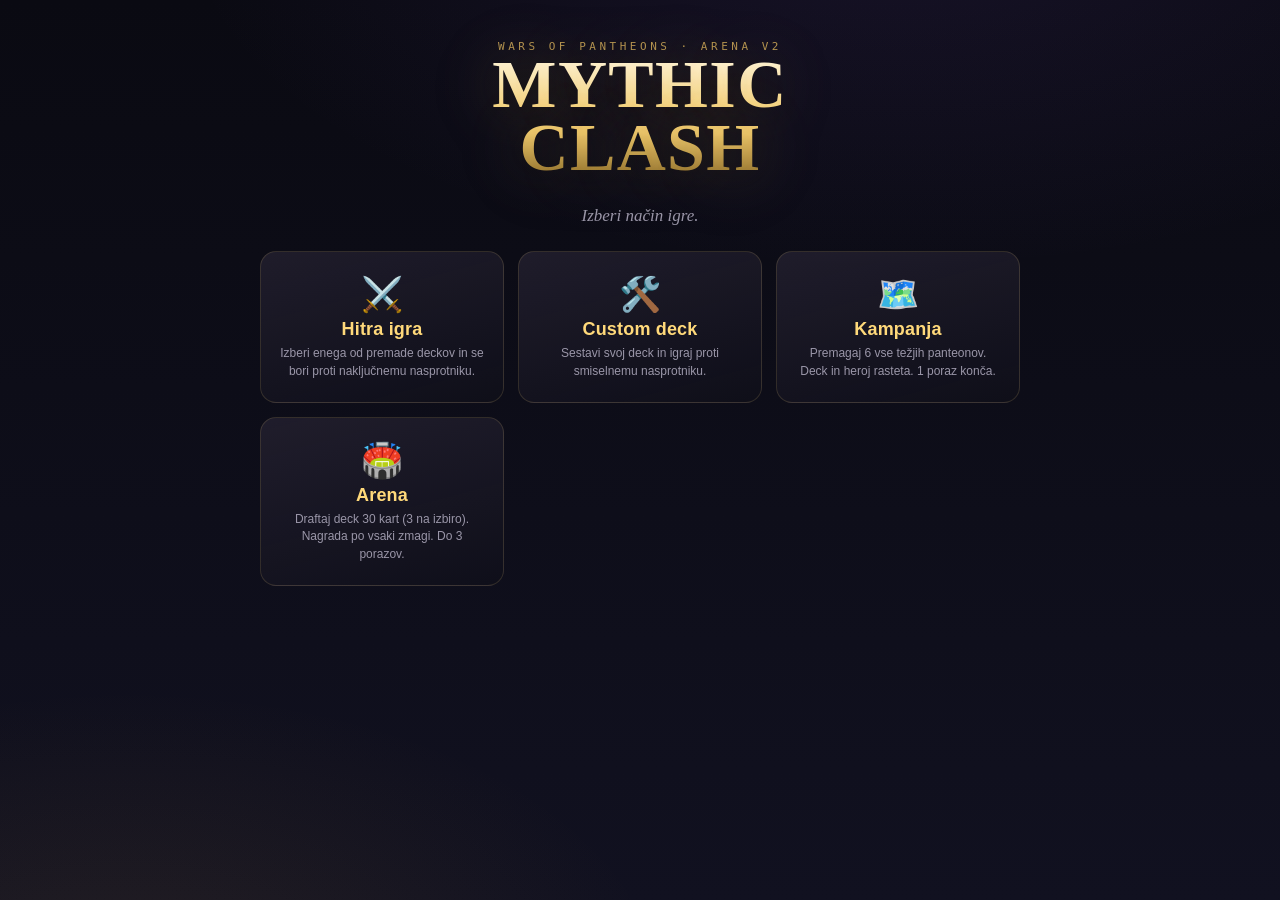
==== commit 966fdda6: "Add files via upload" ====
--- a/index.html
+++ b/index.html
@@ -39,6 +39,7 @@
         <div id="v2-hand" class="v2-hand"></div>
       </div>
       <aside class="v2-panel">
+        <div class="mana-panel"><h4>Tvoje energije</h4><div id="v2-mana"></div></div>
         <div class="action-panel"><h4>Akcije</h4><div id="v2-actions" class="action-list"></div></div>
         <div class="log-panel"><h4>Dnevnik</h4><div id="v2-log" class="log-list"></div></div>
       </aside>
--- a/stylev2.css
+++ b/stylev2.css
@@ -14,7 +14,7 @@
 .v2-arena {
   height: 100%; display: grid;
   grid-template-columns: minmax(0,1fr) 264px;
-  grid-template-rows: minmax(0,1fr) 172px;
+  grid-template-rows: minmax(0,1fr) 160px;
   gap: 8px; padding: 8px; max-width: 1240px; margin: 0 auto;
 }
 /* ENO bojišče: nasprotnik zgoraj, ti spodaj, vmes ločnica */
@@ -71,18 +71,20 @@
 .v2-mana.tapped { filter: grayscale(1) brightness(0.5); box-shadow: none; transform: rotate(90deg); }
 
 /* board */
-.v2-board-row { flex: 1; display: flex; gap: 10px; align-items: stretch; min-height: 0; }
+.v2-board-row { flex: 1; display: flex; gap: 8px; align-items: center; min-height: 0; overflow-x: auto; overflow-y: hidden; padding: 2px; }
+.v2-opp .v2-board-row { align-items: flex-start; }
+.v2-you .v2-board-row { align-items: flex-end; }
 .v2-empty { flex: 1; display: flex; align-items: center; justify-content: center; border: 1px dashed var(--panel-edge); border-radius: var(--radius-sm); color: var(--ink-dim); font-size: 12px; font-style: italic; }
 .v2-opp .v2-empty { border-color: rgba(255,107,94,0.4); color: #ff9b8a; }
 
-.v2-champ { width: 150px; flex: 0 0 150px; border: 1px solid rgba(255,255,255,0.12); border-radius: var(--radius-sm); overflow: hidden; background: rgba(8,8,16,0.6); cursor: pointer; transition: transform 0.12s ease, box-shadow 0.15s ease, border-color 0.15s ease, opacity 0.2s ease; position: relative; }
+.v2-champ { width: 132px; flex: 0 0 132px; border: 1px solid rgba(255,255,255,0.12); border-radius: var(--radius-sm); overflow: hidden; background: rgba(8,8,16,0.6); cursor: pointer; transition: transform 0.12s ease, box-shadow 0.15s ease, border-color 0.15s ease, opacity 0.2s ease; position: relative; }
 .v2-champ:hover { transform: translateY(-2px); }
 .v2-champ.tapped { opacity: 0.55; transform: rotate(3deg); }
 .v2-champ.sick .v2-champ-art { filter: saturate(0.7) brightness(0.85); }
 .v2-champ.ready { box-shadow: 0 0 0 1px var(--good), 0 0 14px rgba(111,217,138,0.3); border-color: var(--good); }
 .v2-champ.selected-att { box-shadow: 0 0 0 2px var(--gold-bright), 0 0 20px rgba(233,196,106,0.5); border-color: var(--gold-bright); }
 .v2-champ.targetable { box-shadow: 0 0 0 2px var(--danger), 0 0 18px rgba(255,107,94,0.5); border-color: var(--danger); cursor: crosshair; }
-.v2-champ-art { height: 92px; position: relative; display: flex; align-items: center; justify-content: center; font-size: 30px; background: var(--c-grad); overflow: hidden; }
+.v2-champ-art { height: 76px; position: relative; display: flex; align-items: center; justify-content: center; font-size: 30px; background: var(--c-grad); overflow: hidden; }
 .v2-champ-sym { position: relative; z-index: 0; }
 .v2-champ-hp { position: absolute; top: 5px; right: 6px; z-index: 5; font-size: 12px; font-weight: 700; background: rgba(0,0,0,0.6); padding: 1px 7px; border-radius: 999px; font-family: "SF Mono", monospace; }
 .v2-tag { position: absolute; top: 5px; left: 6px; z-index: 5; font-size: 12px; }
@@ -133,6 +135,16 @@
 .v2-panel .action-panel { flex: 0 0 auto; max-height: 55%; overflow-y: auto; }
 .v2-panel .log-panel { flex: 1; min-height: 0; }
 .action-btn.attack.sel { background: rgba(255,107,94,0.18); border-color: var(--danger); }
+/* napadni gumbi: oznaka tarčni/basic, omejitev "le bitja", učinek ✦ */
+.action-btn.attack .atk-tag { font-size: 9px; font-weight: 700; text-transform: uppercase; letter-spacing: 0.3px; padding: 1px 5px; border-radius: 7px; margin-left: 5px; vertical-align: middle; background: rgba(255,217,122,0.18); color: #ffd97a; border: 1px solid rgba(255,217,122,0.4); }
+.action-btn.attack .atk-tag.flex { background: rgba(160,180,200,0.16); color: #b9c6d6; border-color: rgba(160,180,200,0.35); }
+.action-btn.attack .atk-tag.nf { background: rgba(127,179,255,0.16); color: #9fc4ff; border-color: rgba(127,179,255,0.45); }
+.action-btn.attack .atk-fx { color: #8effc4; margin-left: 4px; font-size: 11px; }
+.action-btn.attack .atk-tag.motor { background: rgba(186,142,255,0.18); color: #d7bcff; border-color: rgba(186,142,255,0.5); }
+.v2-atk.motor { box-shadow: inset 0 0 0 1px rgba(186,142,255,0.45); }
+.v2-atk.motor .v2-atk-dmg { color: #d7bcff; }
+.action-btn.attack.has-fx { border-color: rgba(142,255,196,0.35); }
+.action-btn.attack.basic-atk { opacity: 0.95; }
 
 /* block modal */
 .v2-block-choices { display: flex; flex-direction: column; gap: 8px; margin-top: 12px; }
@@ -216,6 +228,27 @@
 .run-stage.current .rs-mark { color: var(--gold-bright); } .run-stage.done .rs-mark { color: var(--good); }
 .run-foot { display: flex; justify-content: space-between; align-items: center; gap: 14px; margin-top: 22px; }
 .run-foot .btn-primary { flex: 1; padding: 14px; font-size: 16px; }
+.run-hint { color: var(--ink-dim); font-size: 13px; font-style: italic; }
+
+/* razvejana mapa kampanje */
+.run-map { display: flex; flex-direction: column; align-items: center; gap: 2px; padding: 6px 0; }
+.map-col { display: flex; justify-content: center; flex-wrap: wrap; gap: 14px; }
+.map-link { color: var(--panel-edge); font-size: 14px; line-height: 1; height: 12px; }
+.map-node { position: relative; width: 116px; min-height: 74px; display: flex; flex-direction: column; align-items: center; justify-content: center; gap: 2px;
+  border: 1px solid var(--panel-edge); border-radius: var(--radius); background: var(--panel); color: var(--ink); cursor: default; padding: 8px 6px; transition: transform 0.12s ease, box-shadow 0.12s ease, border-color 0.12s ease; }
+.map-node .mn-ic { font-size: 24px; line-height: 1; }
+.map-node .mn-lab { font-family: Georgia, serif; font-size: 13px; }
+.map-node .mn-sub { font-size: 9.5px; color: var(--ink-dim); text-align: center; line-height: 1.15; max-width: 104px; }
+.map-node .mn-done { position: absolute; top: 4px; right: 6px; color: var(--good); font-size: 13px; }
+.map-node.other { opacity: 0.4; }
+.map-node.done { opacity: 0.8; border-color: rgba(111,217,138,0.4); }
+.map-node.avail { cursor: pointer; border-color: var(--gold-bright); box-shadow: 0 0 0 1px var(--gold-dim), 0 0 20px rgba(233,196,106,0.18); animation: nodePulse 1.8s ease-in-out infinite; }
+.map-node.avail:hover { transform: translateY(-4px); box-shadow: 0 10px 28px rgba(0,0,0,0.5), 0 0 0 2px var(--gold-bright); }
+.map-node.elite { border-style: dashed; }
+.map-node.elite .mn-ic, .map-node.boss .mn-ic { filter: drop-shadow(0 2px 8px rgba(255,107,94,0.5)); }
+.map-node.boss { width: 150px; background: radial-gradient(circle at 50% 30%, rgba(255,107,94,0.16), var(--panel) 65%); }
+.map-node.treasure .mn-ic, .map-node.rest .mn-ic { filter: drop-shadow(0 2px 8px rgba(233,196,106,0.4)); }
+@keyframes nodePulse { 0%,100% { box-shadow: 0 0 0 1px var(--gold-dim), 0 0 14px rgba(233,196,106,0.12); } 50% { box-shadow: 0 0 0 1px var(--gold-bright), 0 0 22px rgba(233,196,106,0.28); } }
 
 /* nagrade */
 .reward-grid { display: grid; grid-template-columns: repeat(3, 1fr); gap: 16px; margin-top: 10px; }
@@ -228,6 +261,22 @@
 .rw-up-label { font-family: Georgia, serif; font-size: 20px; color: var(--gold-bright); }
 .rw-up-desc { font-size: 13px; color: var(--ink-dim); line-height: 1.5; }
 .reward-card .rdc-art { height: 150px; }
+/* artefakt nagrada */
+.reward-card.artifact { padding: 18px 16px 20px; display: flex; flex-direction: column; gap: 8px; align-items: center; justify-content: center; text-align: center;
+  background: radial-gradient(circle at 50% 28%, rgba(255,217,122,0.14), rgba(8,8,16,0.7) 62%); border-color: rgba(255,217,122,0.4); }
+.reward-card.artifact .rw-tag { padding: 0; color: var(--gold-bright); }
+.reward-card.artifact .rw-art-ic { font-size: 48px; line-height: 1.1; filter: drop-shadow(0 4px 12px rgba(255,217,122,0.5)); }
+.reward-card.artifact .rdc-n { font-family: Georgia, serif; font-size: 18px; color: var(--gold-bright); }
+
+/* artefakt trakovi (mapa + bitka) */
+.run-arts { display: flex; flex-wrap: wrap; gap: 8px; margin-bottom: 16px; }
+.run-art { width: 38px; height: 38px; display: flex; align-items: center; justify-content: center; font-size: 20px;
+  background: radial-gradient(circle at 50% 35%, rgba(255,217,122,0.18), rgba(8,8,16,0.7)); border: 1px solid rgba(255,217,122,0.4); border-radius: 10px; cursor: help; }
+.v2-arts { display: inline-flex; align-items: center; flex-wrap: wrap; gap: 4px; margin-left: 6px; vertical-align: middle; }
+.v2-art { width: 22px; height: 22px; display: inline-flex; align-items: center; justify-content: center; font-size: 13px;
+  background: rgba(255,217,122,0.12); border: 1px solid rgba(255,217,122,0.35); border-radius: 6px; cursor: help; }
+.v2-art.scale { border-color: rgba(142,255,196,0.55); box-shadow: 0 0 8px rgba(142,255,196,0.25); }
+.art-bonus { font-size: 12px; font-weight: 800; color: #8effc4; margin-left: 4px; padding: 2px 6px; border-radius: 6px; background: rgba(142,255,196,0.12); border: 1px solid rgba(142,255,196,0.4); }
 
 /* deck pregled / odstrani */
 .run-deckgrid { display: grid; gap: 10px; grid-template-columns: repeat(auto-fill, minmax(124px,1fr)); }
@@ -408,3 +457,374 @@
 /* nadgrajena karta v Pohodu (★) */
 .rdc-up { position: absolute; top: 4px; left: 4px; z-index: 5; color: var(--gold-bright, #ffd97a); font-size: 13px; text-shadow: 0 0 6px rgba(255,216,107,0.8); }
 .run-deckcard .rdc-n { color: inherit; }
+
+/* ---------------- Mana cona POD boardom (tappable energije) ---------------- */
+.v2-manazone { display: flex; align-items: center; gap: 8px; flex-wrap: wrap; padding: 4px 6px; margin-top: 4px;
+  border-top: 1px dashed var(--panel-edge); }
+.mz-lab { font-size: 10px; letter-spacing: 0.08em; color: var(--ink-dim); font-family: "SF Mono", monospace; }
+.mz-lab b { color: var(--good, #6fd98a); font-size: 12px; }
+.mz-lab.picking { color: #ffd97a; }
+.mz-cancel { background: rgba(255,107,94,0.15); border: 1px solid var(--danger); color: #ffb0a8; border-radius: 6px; cursor: pointer; font-size: 11px; padding: 1px 7px; }
+.mz-pips { display: flex; gap: 6px; flex-wrap: wrap; }
+.mz-empty { font-size: 11px; color: var(--ink-dim); font-style: italic; }
+.v2-manacard { display: inline-flex; flex-direction: column; align-items: center; justify-content: center; gap: 1px;
+  width: 34px; height: 42px; border-radius: 7px; font-size: 16px; cursor: default;
+  background: radial-gradient(circle at 40% 25%, color-mix(in srgb, var(--mc) 65%, white), var(--mc));
+  color: #06121f; border: 1px solid rgba(255,255,255,0.25); box-shadow: 0 2px 6px rgba(0,0,0,0.45), 0 0 8px -2px var(--mc); transition: transform .15s, filter .2s, box-shadow .15s; }
+.v2-manacard small { font-size: 6px; letter-spacing: 0.04em; opacity: 0.85; text-transform: uppercase; font-weight: 700; }
+.v2-manacard.tapped { filter: grayscale(1) brightness(0.55); box-shadow: none; transform: rotate(12deg) scale(0.9); }
+.v2-manacard.selectable { cursor: pointer; }
+.v2-manacard.selectable:hover { transform: translateY(-3px); box-shadow: 0 0 0 2px #ffd97a, 0 4px 12px rgba(0,0,0,0.5); }
+.v2-manacard.sel { outline: 2px solid #ffd97a; box-shadow: 0 0 0 2px #ffd97a, 0 0 12px rgba(255,216,107,0.6); transform: translateY(-3px); }
+.v2-manacard.just-tapped { animation: mcTap 0.42s ease; }
+@keyframes mcTap { 0% { transform: rotate(0) scale(1.1); filter: brightness(1.5); } 100% { transform: rotate(12deg) scale(0.9); filter: grayscale(1) brightness(0.55); } }
+.v2-manacard.just-added { animation: mcAdd 0.5s cubic-bezier(.2,.9,.3,1.4); }
+@keyframes mcAdd { 0% { transform: scale(0) rotate(-30deg); opacity: 0; } 60% { transform: scale(1.2); opacity: 1; } 100% { transform: scale(1); } }
+
+/* taunt / decay / minion */
+.v2-tag.taunt { left: 6px; top: auto; bottom: 4px; right: auto; font-size: 13px; filter: drop-shadow(0 0 4px #7fb3ff); }
+.v2-tag.decay { left: auto; right: 6px; top: 28px; font-size: 10px; font-weight: 800; color: #c89bff; background: rgba(0,0,0,0.6); padding: 0 5px; border-radius: 999px; }
+.v2-champ.taunt { border-color: rgba(127,179,255,0.6); box-shadow: inset 0 0 0 2px rgba(127,179,255,0.25); }
+.v2-champ.taunt.ready { box-shadow: inset 0 0 0 2px rgba(127,179,255,0.3), 0 0 0 1px var(--good), 0 0 14px rgba(111,217,138,0.3); }
+.v2-champ.minion { opacity: 0.97; }
+.v2-champ.minion .v2-champ-name { font-size: 11px; }
+.v2-champ.blocked-target { opacity: 0.45; filter: grayscale(0.5); cursor: not-allowed; }
+
+/* Dnevnik (log) zložljiv */
+.log-panel h4 { user-select: none; display: flex; align-items: center; gap: 6px; }
+.log-panel h4::before { content: "▾"; font-size: 10px; transition: transform .15s; }
+.log-panel.collapsed h4::before { transform: rotate(-90deg); }
+.log-panel.collapsed .log-list { display: none; }
+.log-panel.collapsed { flex: 0 0 auto; }
+
+/* ---------------- Taunt "zid" poudarek (Faza B) ---------------- */
+.v2-champ.taunt { border-color: #7fb3ff; box-shadow: inset 0 0 0 2px rgba(127,179,255,0.45), 0 0 12px rgba(127,179,255,0.3); }
+.v2-champ.taunt::before { content: ""; position: absolute; left: 0; top: 0; bottom: 0; width: 5px; z-index: 7;
+  background: linear-gradient(180deg, #9ecbff, #3a6ea5); box-shadow: 0 0 8px #7fb3ff; }
+.v2-champ.taunt.ready { box-shadow: inset 0 0 0 2px rgba(127,179,255,0.5), 0 0 0 1px var(--good), 0 0 14px rgba(111,217,138,0.3); }
+.v2-champ.taunt.targetable { box-shadow: 0 0 0 2px var(--danger), 0 0 18px rgba(255,107,94,0.6), inset 0 0 0 2px rgba(127,179,255,0.4); }
+.v2-tag.taunt { left: 8px; }
+.hint.taunt-hint { color: #cfe3ff; background: rgba(127,179,255,0.12); border: 1px solid rgba(127,179,255,0.4); border-radius: 8px; padding: 5px 8px; }
+
+/* ---------------- Simetrična postavitev: tvoja noga (heroj + energije v eni vrstici) ---------------- */
+.v2-you-footer { display: flex; align-items: center; gap: 16px; flex-wrap: wrap; flex: 0 0 auto; padding-top: 4px; border-top: 1px dashed var(--panel-edge); }
+.v2-you-footer .v2-head { flex: 0 0 auto; gap: 10px; }
+.v2-you-footer .v2-manazone { border-top: none; margin-top: 0; padding: 0; flex: 1 1 auto; justify-content: flex-end; }
+.v2-you-footer .v2-hero { min-width: 200px; }
+
+/* ---------------- Kompaktnejše kartice + noga (prilegajo se nizkim/zoomanim oknom) ---------------- */
+.v2-champ { width: 124px; flex-basis: 124px; }
+.v2-champ-art { height: 54px; font-size: 24px; }
+.v2-champ-body { padding: 4px 6px 5px; }
+.v2-champ-name { font-size: 10.5px; line-height: 1.05; max-height: 2.2em; overflow: hidden; }
+.v2-champ.minion .v2-champ-name { font-size: 10px; }
+.v2-hpbar { height: 4px; margin-top: 4px; }
+.v2-status { margin-top: 3px; min-height: 0; }
+.v2-atks { gap: 2px; margin-top: 4px; }
+.v2-atk { padding: 1px 4px; font-size: 10px; }
+.v2-champ-hp { font-size: 11px; top: 3px; right: 4px; padding: 1px 6px; }
+.v2-tag { top: 3px; left: 4px; font-size: 11px; }
+.v2-tag.tap { top: 24px; }
+.v2-tag.decay { top: 24px; }
+.v2-champ-statusbar { left: 3px; right: 3px; bottom: 3px; }
+/* noga: heroj + energije v eni vrstici, brez ovijanja */
+.v2-you-footer { flex-wrap: nowrap; gap: 12px; padding-top: 3px; }
+.v2-you-footer .v2-hero { min-width: 160px; gap: 6px; }
+.v2-you-footer .v2-hero-ava { width: 32px; height: 32px; font-size: 16px; }
+.v2-you-footer .v2-hero-bar { height: 15px; min-width: 100px; }
+.v2-you-footer .v2-manazone { overflow: hidden; }
+.v2-you-footer .v2-manazone .mz-pips { flex-wrap: nowrap; overflow-x: auto; padding-bottom: 2px; }
+.v2-manacard { width: 30px; height: 38px; font-size: 14px; }
+.v2-opp .v2-hero-ava { width: 34px; height: 34px; font-size: 17px; }
+
+/* ---------------- Prilagoditev nizkim oknom / zoomu (da se kartice ne odrežejo) ---------------- */
+@media (max-height: 720px) {
+  .v2-champ-art { height: 48px; }
+  .v2-arena { grid-template-rows: minmax(0,1fr) 150px; }
+}
+@media (max-height: 620px) {
+  .v2-arena { grid-template-rows: minmax(0,1fr) 132px; }
+  .v2-champ-art { height: 40px; font-size: 20px; }
+  .v2-champ-name { font-size: 9.5px; }
+  .v2-handcard { width: 96px; flex: 0 0 96px; }
+  .v2-you-footer .v2-hero-ava, .v2-opp .v2-hero-ava { width: 28px; height: 28px; font-size: 14px; }
+}
+@media (max-height: 540px) {
+  .v2-arena { grid-template-rows: minmax(0,1fr) 108px; gap: 6px; padding: 6px; }
+  .v2-champ-art { height: 30px; font-size: 16px; }
+  .v2-champ-body { padding: 2px 5px 3px; }
+  .v2-champ-name { font-size: 9px; }
+  .v2-atk { padding: 0 4px; font-size: 9.5px; }
+  .v2-handcard { width: 84px; flex: 0 0 84px; }
+}
+
+/* ---------------- Sinergije (chip-i) + Keep gumb ---------------- */
+.v2-syn { display: inline-flex; gap: 4px; flex-wrap: wrap; align-items: center; }
+.v2-synchip { display: inline-flex; align-items: center; gap: 3px; padding: 2px 8px; border-radius: 999px; font-size: 10px; font-weight: 700;
+  font-family: "SF Mono", monospace; letter-spacing: 0.03em; cursor: help; white-space: nowrap; }
+.v2-synchip.syn-bond { background: rgba(255,216,107,0.16); border: 1px solid rgba(255,216,107,0.5); color: #ffe8a8; }
+.v2-synchip.syn-ally { background: rgba(176,107,255,0.18); border: 1px solid rgba(176,107,255,0.55); color: #d9b6ff;
+  box-shadow: 0 0 10px rgba(176,107,255,0.25); }
+.mull-btn.keep { background: linear-gradient(160deg, rgba(111,217,138,0.25), rgba(111,217,138,0.1)); border: 1px solid var(--good); color: #c6f7d4; font-weight: 700; }
+.mull-btn.keep:hover { background: linear-gradient(160deg, rgba(111,217,138,0.4), rgba(111,217,138,0.18)); box-shadow: 0 0 14px rgba(111,217,138,0.35); }
+
+/* ---------------- Glavni meni (4 načini) ---------------- */
+.mode-grid { display: grid; grid-template-columns: repeat(auto-fit, minmax(220px, 1fr)); gap: 14px; width: 100%; max-width: 760px; margin: 22px 0 10px; }
+.mode-card { display: flex; flex-direction: column; align-items: center; gap: 6px; text-align: center; padding: 22px 18px; border-radius: 16px; cursor: pointer;
+  background: linear-gradient(165deg, rgba(40,36,52,0.7), rgba(16,16,26,0.6)); border: 1px solid var(--panel-edge); color: var(--ink, #e9e9f2); transition: transform .12s, box-shadow .15s, border-color .15s; }
+.mode-card:hover { transform: translateY(-3px); border-color: var(--gold); box-shadow: 0 10px 30px rgba(0,0,0,0.5), 0 0 0 1px var(--gold-dim); }
+.mode-card .mc-ic { font-size: 34px; }
+.mode-card h3 { margin: 0; font-size: 18px; color: var(--gold-bright, #ffd97a); }
+.mode-card p { margin: 0; font-size: 12px; color: var(--ink-dim, #9aa0a6); line-height: 1.45; }
+.mode-card.resume { max-width: 760px; width: 100%; flex-direction: row; justify-content: center; gap: 12px; border-color: var(--good); }
+.mode-card.resume .mc-ic { font-size: 20px; }
+
+/* ---------------- Custom deck builder ---------------- */
+.cb-bar { display: flex; align-items: center; gap: 14px; flex-wrap: wrap; justify-content: space-between; margin: 4px 0 8px; }
+.cb-actions { display: inline-flex; gap: 10px; align-items: center; }
+.cb-pool { display: grid; grid-template-columns: repeat(auto-fill, minmax(112px, 1fr)); gap: 8px; max-height: 56vh; overflow-y: auto; padding: 4px; }
+.cb-card { position: relative; border: 1px solid rgba(255,255,255,0.12); border-radius: 10px; overflow: hidden; background: rgba(8,8,16,0.6); cursor: pointer; transition: transform .1s, box-shadow .12s; }
+.cb-card:hover { transform: translateY(-2px); box-shadow: 0 6px 16px rgba(0,0,0,0.5); }
+.cb-card.owned { box-shadow: 0 0 0 2px var(--good), 0 0 12px rgba(111,217,138,0.3); }
+.cb-card .rdc-art { height: 64px; }
+.cb-card .rdc-n { font-size: 10px; font-weight: 700; padding: 3px 5px 0; line-height: 1.05; }
+.cb-card .rdc-m { font-size: 9px; color: var(--ink-dim); padding: 0 5px 5px; }
+.cb-count { position: absolute; top: 4px; left: 4px; background: var(--good); color: #06121f; font-weight: 800; font-size: 11px; padding: 0 6px; border-radius: 999px; z-index: 5; }
+.cb-rem { position: absolute; top: 3px; right: 3px; z-index: 6; width: 20px; height: 20px; border-radius: 6px; background: rgba(255,107,94,0.85); color: #fff; border: none; cursor: pointer; font-weight: 800; line-height: 1; }
+.cb-rem:hover { background: var(--danger); }
+
+/* hero power na deck karticah (izbira) */
+.deck-hp { margin-top: 8px; font-size: 11px; font-weight: 700; color: #ffe8a8; background: rgba(255,216,107,0.12); border: 1px solid rgba(255,216,107,0.4); border-radius: 999px; padding: 3px 9px; display: inline-block; cursor: help; }
+.deck-hp-cost { opacity: 0.8; margin-left: 3px; }
+
+/* Arena: izbira energij */
+.energy-pick-grid { display: grid; grid-template-columns: repeat(auto-fill, minmax(150px, 1fr)); gap: 8px; margin: 10px 0; }
+.energy-pick { display: flex; align-items: center; gap: 6px; padding: 9px 12px; border-radius: 10px; cursor: pointer; font-size: 13px; font-weight: 600;
+  background: rgba(255,255,255,0.05); border: 1px solid var(--panel-edge); color: var(--ink, #e9e9f2); transition: transform .1s, box-shadow .12s, border-color .12s; }
+.energy-pick:hover { transform: translateY(-2px); border-color: var(--mc); box-shadow: 0 0 10px -2px var(--mc); }
+.energy-pick.has { border-color: var(--mc); background: color-mix(in srgb, var(--mc) 14%, transparent); }
+.energy-pick b { margin-left: auto; min-width: 18px; text-align: center; color: var(--good, #6fd98a); font-size: 14px; }
+
+/* dual / nevtralna mana žetoni */
+.v2-manacard.dual { background: linear-gradient(125deg, var(--mc) 0 48%, var(--mc2, var(--mc)) 52% 100%); }
+.v2-mana.dual { background: linear-gradient(125deg, var(--mc) 0 48%, var(--mc2, var(--mc)) 52% 100%); }
+.v2-manacard small { white-space: nowrap; }
+/* osnovni napad (basic strike) — diskreten */
+.action-btn.attack.basic, .v2-atk.basic { opacity: 0.92; }
+
+/* ===================================================================
+   PREMIUM VISUAL PASS v1 — Hearthstone / Slay the Spire / MTG občutek
+   (naloženo zadnje => prepiše prejšnje, kjer se prekriva)
+=================================================================== */
+
+/* — Bojišče: globlja plošča z vinjeto in žarečo ločnico — */
+.v2-field {
+  background:
+    radial-gradient(140% 78% at 50% -10%, rgba(120,92,180,0.20), transparent 56%),
+    radial-gradient(150% 82% at 50% 110%, rgba(210,158,72,0.18), transparent 56%),
+    radial-gradient(100% 62% at 50% 50%, rgba(42,46,74,0.55), rgba(7,7,12,0.9) 78%),
+    linear-gradient(180deg, #15131f, #0a0a12 52%, #16131e);
+  box-shadow: inset 0 0 130px rgba(0,0,0,0.72), inset 0 0 0 1px rgba(255,255,255,0.035);
+}
+.v2-mid {
+  background: linear-gradient(90deg, transparent, rgba(255,216,107,0.18), rgba(255,216,107,0.06) 50%, rgba(255,216,107,0.18), transparent);
+  box-shadow: 0 0 22px rgba(255,200,90,0.14);
+}
+
+/* — Mana dragulj (kristal v slogu HS) — */
+.v2-gem {
+  position: absolute; top: -8px; left: -8px; z-index: 14; width: 30px; height: 30px;
+  display: flex; align-items: center; justify-content: center;
+  font-family: "SF Mono", monospace; font-weight: 800; font-size: 14px; color: #eaf4ff;
+  border-radius: 50%; background: radial-gradient(circle at 38% 28%, #74bbff, #2b6fd6 56%, #143f7d);
+  border: 2px solid #c5e3ff;
+  box-shadow: 0 2px 7px rgba(0,0,0,0.65), 0 0 12px rgba(80,150,255,0.55), inset 0 2px 4px rgba(255,255,255,0.55);
+  text-shadow: 0 1px 2px rgba(0,20,60,0.85);
+}
+.v2-gem.energy {
+  background: radial-gradient(circle at 38% 28%, #8fffd2, #1fae84 56%, #0c6a52); border-color: #c9ffea;
+  box-shadow: 0 2px 7px rgba(0,0,0,0.65), 0 0 12px rgba(60,230,170,0.55), inset 0 2px 4px rgba(255,255,255,0.55);
+}
+
+/* — Karte v roki: pahljača + premium okvir + hover-pop — */
+.v2-hand-wrap { overflow: visible; }
+.v2-hand { overflow: visible; gap: 2px; padding: 32px 10px 12px; align-items: flex-end; }
+.v2-handcard {
+  width: 124px; flex: 0 0 124px; border-radius: 12px; overflow: visible; position: relative;
+  background: linear-gradient(180deg, #21212f, #14141d);
+  border: 1px solid var(--rar, #2a2a3a);
+  box-shadow: 0 6px 15px rgba(0,0,0,0.5), inset 0 0 0 1px rgba(255,255,255,0.05);
+  transform: translateY(var(--fan-y,0)) rotate(var(--fan-rot,0deg));
+  transform-origin: bottom center;
+  transition: transform .16s cubic-bezier(.2,.8,.3,1.25), box-shadow .16s ease, filter .16s ease;
+}
+.v2-handcard .v2-hc-art { border-radius: 11px 11px 0 0; height: 94px; }
+.v2-handcard .v2-hc-body { background: linear-gradient(180deg, rgba(255,255,255,0.04), transparent); border-radius: 0 0 11px 11px; padding: 6px 8px 8px; }
+.v2-handcard .v2-hc-name { font-family: Georgia, serif; font-size: 11px; letter-spacing: .2px; }
+.v2-handcard:hover {
+  transform: translateY(-48px) rotate(0deg) scale(1.34); z-index: 60;
+  box-shadow: 0 28px 52px rgba(0,0,0,0.72), 0 0 0 2px var(--rar), 0 0 28px var(--rar-glow);
+}
+.v2-handcard.playable {
+  box-shadow: 0 6px 15px rgba(0,0,0,0.5), 0 0 0 1.5px var(--good), 0 0 16px rgba(111,217,138,0.4);
+  animation: cardBob 2.6s ease-in-out infinite;
+}
+.v2-handcard.playable:hover { animation: none; box-shadow: 0 28px 52px rgba(0,0,0,0.72), 0 0 0 2px var(--good), 0 0 30px rgba(111,217,138,0.55); }
+.v2-hand.dim .v2-handcard { filter: saturate(0.6) brightness(0.72); }
+@keyframes cardBob {
+  0%,100% { transform: translateY(var(--fan-y,0)) rotate(var(--fan-rot,0deg)); }
+  50%     { transform: translateY(calc(var(--fan-y,0) - 5px)) rotate(var(--fan-rot,0deg)); }
+}
+/* foil sheen na epic/legendary/mythic */
+.v2-handcard.rar-epic .v2-hc-art::after,
+.v2-handcard.rar-legendary .v2-hc-art::after,
+.v2-handcard.rar-mythic .v2-hc-art::after {
+  content: ""; position: absolute; inset: 0; pointer-events: none;
+  background: linear-gradient(115deg, transparent 36%, rgba(255,255,255,0.30) 50%, transparent 64%);
+  transform: translateX(-130%); animation: foilSweep 3.8s ease-in-out infinite;
+}
+@keyframes foilSweep { 0%,62% { transform: translateX(-130%); } 86%,100% { transform: translateX(130%); } }
+
+/* — Šampioni na boardu: rarity rob + vogalni dragulji (napad/življenje) — */
+.v2-champ {
+  border-radius: 11px; border: 1px solid var(--rar, rgba(255,255,255,0.14));
+  box-shadow: 0 4px 12px rgba(0,0,0,0.5), inset 0 0 0 1px rgba(255,255,255,0.05);
+}
+.v2-champ:hover { transform: translateY(-5px) scale(1.045); box-shadow: 0 15px 30px rgba(0,0,0,0.62), 0 0 0 1px var(--rar), 0 0 16px var(--rar-glow); }
+.v2-champ-art { border-radius: 10px 10px 0 0; }
+.v2-champ-gem {
+  position: absolute; bottom: 3px; z-index: 9; width: 26px; height: 26px;
+  display: flex; align-items: center; justify-content: center;
+  font-family: "SF Mono", monospace; font-weight: 800; font-size: 13px; border-radius: 50%;
+  border: 2px solid rgba(255,255,255,0.7);
+  box-shadow: 0 2px 6px rgba(0,0,0,0.72), inset 0 2px 3px rgba(255,255,255,0.45);
+  text-shadow: 0 1px 2px rgba(0,0,0,0.85);
+}
+.v2-champ-gem.atk { left: 3px; color: #fff3d6; background: radial-gradient(circle at 38% 28%, #ffd27a, #e8a32f 56%, #9c6512); }
+.v2-champ-gem.hp { right: 3px; left: auto; top: auto; padding: 0; color: #fff; background: radial-gradient(circle at 38% 28%, #ff8a7a, #d63b2b 56%, #7e1d15); }
+.v2-champ-gem.hp.low { animation: heroLow 1.1s ease-in-out infinite; }
+/* statusi naj ne prekrijejo vogalnih draguljev */
+.v2-champ-statusbar { left: 30px; right: 30px; bottom: 5px; justify-content: center; }
+
+/* ===================================================================
+   DRAG-TO-PLAY + SOČEN BOJ (Hearthstone / Balatro feel)
+=================================================================== */
+/* karta-duh, ki sledi kazalcu */
+.v2-drag-ghost {
+  position: fixed !important; z-index: 9999; pointer-events: none; margin: 0;
+  transform: translate(-50%, -52%) rotate(-3deg) scale(1.12);
+  box-shadow: 0 24px 50px rgba(0,0,0,0.7), 0 0 0 2px var(--rar, #ffd97a), 0 0 30px var(--rar-glow, rgba(255,217,122,0.5));
+  filter: brightness(1.08); animation: ghostPick .14s ease-out;
+}
+@keyframes ghostPick { from { transform: translate(-50%,-52%) rotate(-3deg) scale(0.9); } }
+.v2-handcard.dragging-src { opacity: 0.28; filter: grayscale(0.4); transform: translateY(var(--fan-y,0)) rotate(var(--fan-rot,0deg)) !important; animation: none !important; }
+body.v2-dragging { cursor: grabbing; }
+body.v2-dragging .v2-handcard:not(.dragging-src) { transition: opacity .15s; opacity: 0.5; }
+
+/* spustna cona (board / bojišče) */
+.v2-field.drop-zone { box-shadow: inset 0 0 130px rgba(0,0,0,0.72), inset 0 0 0 2px rgba(111,217,138,0.45), inset 0 0 50px rgba(111,217,138,0.18); }
+.v2-field.drop-zone.drop-hot { box-shadow: inset 0 0 130px rgba(0,0,0,0.6), inset 0 0 0 3px var(--good), inset 0 0 70px rgba(111,217,138,0.32); }
+.v2-field.drop-zone::after {
+  content: "⤓ Spusti za odigro"; position: absolute; left: 50%; top: 50%; transform: translate(-50%,-50%);
+  font-family: "SF Mono", monospace; font-size: 13px; letter-spacing: .12em; text-transform: uppercase; color: rgba(111,217,138,0.8);
+  padding: 8px 16px; border: 1px dashed rgba(111,217,138,0.5); border-radius: 999px; pointer-events: none; z-index: 4;
+}
+/* veljavne tarče za ciljane uroke */
+.v2-champ.drop-ok { box-shadow: 0 0 0 2px rgba(255,217,122,0.6), 0 0 16px rgba(255,217,122,0.3); animation: dropPulse 1s ease-in-out infinite; }
+.v2-champ.drop-hot { box-shadow: 0 0 0 3px var(--gold-bright), 0 0 24px rgba(255,217,122,0.7) !important; transform: translateY(-6px) scale(1.06) !important; }
+@keyframes dropPulse { 0%,100% { box-shadow: 0 0 0 2px rgba(255,217,122,0.5), 0 0 14px rgba(255,217,122,0.25); } 50% { box-shadow: 0 0 0 2px rgba(255,217,122,0.85), 0 0 22px rgba(255,217,122,0.5); } }
+
+/* sočne številke škode (Balatro pop) */
+.v2-fd.big { font-size: 48px; }
+.v2-fd.crit { font-size: 62px; color: #ffd34d; text-shadow: 0 2px 0 #7a4a08, 0 0 22px rgba(255,196,60,0.9), 0 4px 14px rgba(0,0,0,0.7); }
+.v2-fd.crit { animation: v2fdCrit 1.1s cubic-bezier(.2,.8,.3,1.4) forwards; }
+@keyframes v2fdCrit {
+  0% { opacity: 0; transform: translate(-50%,-30%) scale(.3) rotate(-8deg); }
+  18% { opacity: 1; transform: translate(-50%,-52%) scale(1.5) rotate(3deg); }
+  32% { transform: translate(-50%,-50%) scale(1.15) rotate(-2deg); }
+  100% { opacity: 0; transform: translate(-50%,-150%) scale(1) rotate(0); }
+}
+
+/* blisk ob udarcu */
+.v2-impact { position: fixed; width: 60px; height: 60px; transform: translate(-50%,-50%); pointer-events: none; z-index: 498;
+  background: radial-gradient(circle, rgba(255,255,255,0.95) 0%, rgba(255,221,140,0.7) 30%, rgba(255,120,60,0.35) 55%, transparent 72%);
+  border-radius: 50%; animation: impactPop .42s ease-out forwards; }
+.v2-impact.big { width: 104px; height: 104px; }
+@keyframes impactPop { 0% { opacity: 0; transform: translate(-50%,-50%) scale(.25); } 22% { opacity: 1; transform: translate(-50%,-50%) scale(1); } 100% { opacity: 0; transform: translate(-50%,-50%) scale(1.5); } }
+
+/* tresenje bojišča */
+.v2-field.v2-shake { animation: scrShake .3s ease; }
+.v2-field.v2-shake-big { animation: scrShakeBig .44s ease; }
+@keyframes scrShake { 0%,100%{transform:translate(0,0)} 20%{transform:translate(-4px,2px)} 40%{transform:translate(4px,-2px)} 60%{transform:translate(-3px,-1px)} 80%{transform:translate(3px,1px)} }
+@keyframes scrShakeBig { 0%,100%{transform:translate(0,0)} 12%{transform:translate(-8px,4px)} 28%{transform:translate(8px,-5px)} 44%{transform:translate(-7px,3px)} 60%{transform:translate(6px,-3px)} 78%{transform:translate(-3px,2px)} }
+
+/* ===================================================================
+   SUMMON FLOURISH (#1) + MANA KRISTALI (#2)
+=================================================================== */
+/* — Priklic šampiona: razširjajoč obroč + bliskovit flash v barvi redkosti — */
+.v2-champ.entering { animation: champEnter 0.55s cubic-bezier(.2,.9,.3,1.3); z-index: 6; }
+@keyframes champEnter {
+  0%   { opacity: 0; transform: translateY(-30px) scale(0.55) rotate(-6deg); }
+  45%  { opacity: 1; transform: translateY(3px) scale(1.12) rotate(2deg); }
+  70%  { transform: translateY(0) scale(0.97) rotate(-1deg); }
+  100% { opacity: 1; transform: translateY(0) scale(1) rotate(0); }
+}
+.v2-champ.entering::after {
+  content: ""; position: absolute; inset: 0; border-radius: inherit; pointer-events: none; z-index: 7;
+  animation: champSummon 0.62s ease-out forwards;
+}
+@keyframes champSummon {
+  0%   { opacity: 1; box-shadow: 0 0 0 0 var(--rar, #ffd97a); background: radial-gradient(circle, rgba(255,255,255,0.85), transparent 60%); }
+  55%  { opacity: 0.8; box-shadow: 0 0 0 7px var(--rar-glow, rgba(255,217,122,0.5)); background: radial-gradient(circle, rgba(255,255,255,0.2), transparent 55%); }
+  100% { opacity: 0; box-shadow: 0 0 0 16px transparent; background: transparent; }
+}
+
+/* — Mana kristali (HS): sijoči dragulji, ki se polnijo/praznijo — */
+.v2-manacard {
+  border-radius: 8px; border: 1px solid rgba(255,255,255,0.42); position: relative; overflow: hidden;
+  background: radial-gradient(125% 95% at 38% 16%, rgba(255,255,255,0.9), var(--mc) 54%, rgba(0,0,0,0.4));
+  box-shadow: 0 2px 7px rgba(0,0,0,0.5), 0 0 10px -2px var(--mc), inset 0 1px 2px rgba(255,255,255,0.7), inset 0 -3px 6px rgba(0,0,0,0.32);
+}
+.v2-manacard::before {
+  content: ""; position: absolute; top: 2px; left: 3px; right: 9px; height: 36%;
+  border-radius: 6px 6px 60% 50%; background: linear-gradient(180deg, rgba(255,255,255,0.65), transparent); pointer-events: none;
+}
+.v2-manacard.dual { background: linear-gradient(125deg, var(--mc) 0 47%, var(--mc2, var(--mc)) 53% 100%); }
+.v2-manacard.tapped { filter: grayscale(0.85) brightness(0.42); box-shadow: inset 0 0 9px rgba(0,0,0,0.65); border-color: rgba(255,255,255,0.12); transform: rotate(10deg) scale(0.9); }
+.v2-manacard.tapped::before { opacity: 0.12; }
+.v2-manacard.just-added { animation: mcAdd2 0.52s cubic-bezier(.2,.9,.3,1.45); }
+@keyframes mcAdd2 {
+  0%   { transform: scale(0) rotate(-30deg); opacity: 0; filter: brightness(2.2); }
+  60%  { transform: scale(1.28); opacity: 1; filter: brightness(1.6); }
+  100% { transform: scale(1); filter: brightness(1); }
+}
+
+/* ===================================================================
+   MANA V DESNEM PANELU + VEČJI KRISTALI + CARD-DRAW ANIMACIJA
+=================================================================== */
+/* mana plošča v desnem stolpcu (vedno vidna, je roka ne prekriva) */
+.mana-panel { border: 1px solid var(--panel-edge); border-radius: var(--radius); background: var(--panel); padding: 12px; flex: 0 0 auto; }
+.mana-panel h4 { font-size: 12px; letter-spacing: 0.14em; color: var(--gold); font-family: "SF Mono", monospace; margin-bottom: 10px; text-transform: uppercase; }
+.mana-panel .v2-manazone { border-top: none; margin: 0; padding: 0; display: block; }
+.mana-panel .mz-lab { display: block; margin-bottom: 8px; }
+.mana-panel .mz-cancel { float: right; }
+/* večji kristali, razporejeni v mrežo */
+.mana-panel .mz-pips { display: grid; grid-template-columns: repeat(auto-fill, minmax(50px, 1fr)); gap: 8px; }
+.mana-panel .v2-manacard { width: 100%; height: 56px; font-size: 22px; border-radius: 10px; }
+.mana-panel .v2-manacard small { font-size: 9px; margin-top: 1px; }
+.mana-panel .v2-manacard.selectable:hover { transform: translateY(-3px) scale(1.05); }
+.mana-panel .mz-empty { grid-column: 1 / -1; }
+
+/* responsiven (ozek zaslon): mana plošča gre v vrsto z ostalimi */
+@media (max-width: 760px) {
+  .mana-panel .mz-pips { grid-template-columns: repeat(auto-fill, minmax(42px, 1fr)); }
+  .mana-panel .v2-manacard { height: 46px; font-size: 18px; }
+}
+
+/* CARD DRAW: nova karta zleti iz decka (desno-spodaj) v svoje mesto v roki */
+.v2-handcard.drawn { animation: cardDraw .46s cubic-bezier(.18,.7,.3,1.15) backwards; animation-delay: calc(var(--draw-i, 0) * 70ms); }
+@keyframes cardDraw {
+  0%   { opacity: 0; transform: translate(360px, 120px) rotate(22deg) scale(.45); }
+  60%  { opacity: 1; }
+  100% { opacity: 1; transform: translateY(var(--fan-y, 0)) rotate(var(--fan-rot, 0deg)) scale(1); }
+}
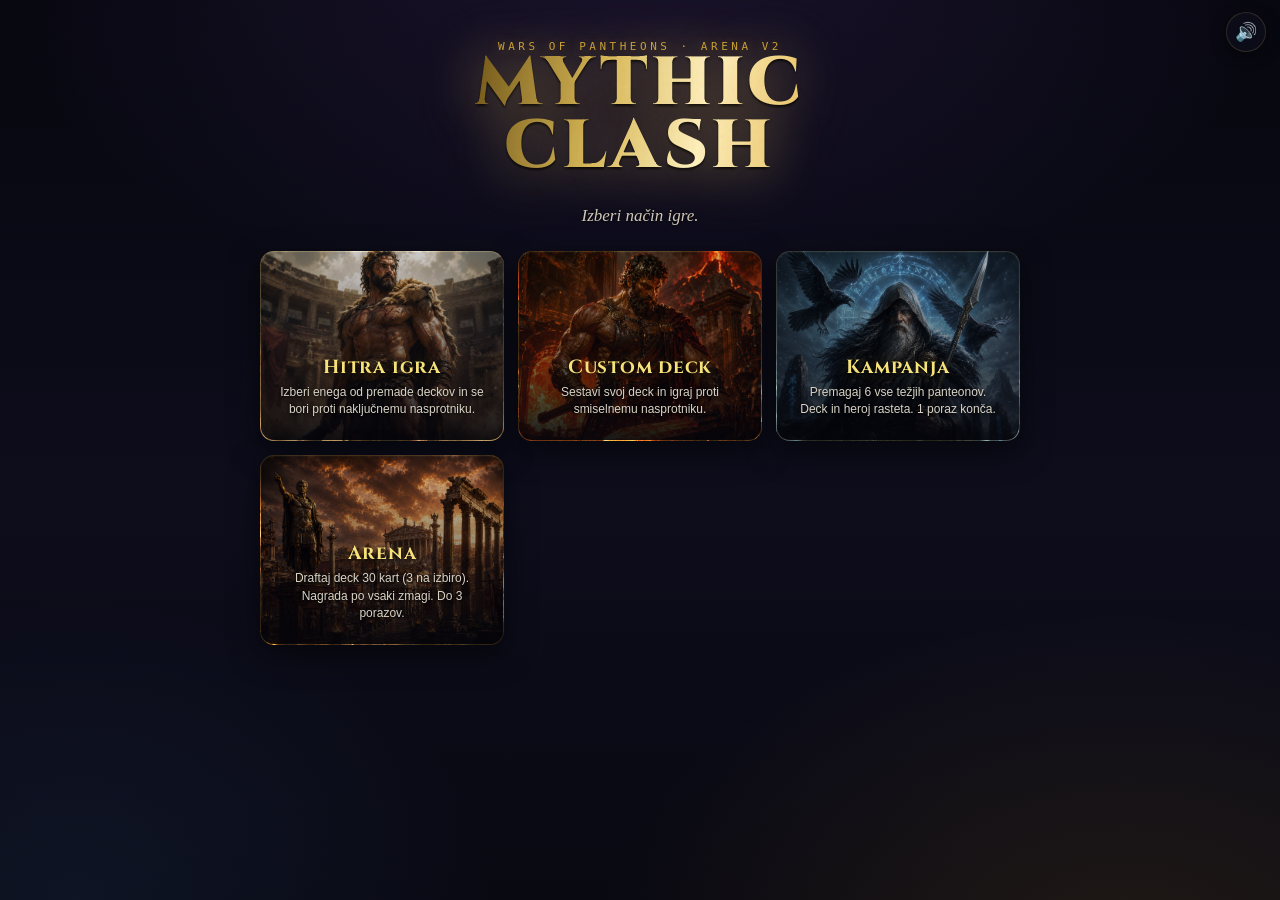
==== commit ba6466c6: "Add files via upload" ====
--- a/index.html
+++ b/index.html
@@ -6,6 +6,7 @@
   <title>Mythic Clash: Wars of Pantheons</title>
   <link rel="stylesheet" href="style.css" />
   <link rel="stylesheet" href="stylev2.css" />
+  <link rel="stylesheet" href="premium.css" />
 </head>
 <body class="v2-body">
 
@@ -14,7 +15,7 @@
     <div class="v2-setup-inner">
       <span class="eyebrow">Wars of Pantheons · Arena v2</span>
       <h1 class="game-title" style="font-size:clamp(40px,9vw,84px)">MYTHIC<br>CLASH</h1>
-      <p class="tagline">MTG-style: mana, board treh, hibridni boj. Heroj 120 življenj.</p>
+      <p class="tagline">Mitološki spopad panteonov: energije, board šestih, hibridni boj. Heroj 150 življenj.</p>
       <h2 class="deck-select-label"><span class="eyebrow">Izberi svoj deck</span></h2>
       <div id="v2-decks" class="v2-decks"></div>
       <div class="difficulty-block"><span class="eyebrow">Težavnost</span>
@@ -72,5 +73,6 @@
   <script src="decks.js"></script>
   <script src="enginev2.js"></script>
   <script src="scriptv2.js"></script>
+  <script src="premium.js"></script>
 </body>
 </html>
--- a/stylev2.css
+++ b/stylev2.css
@@ -202,7 +202,9 @@
 .v2-reveal-label { text-align: center; font-family: "SF Mono", monospace; font-size: 11px; letter-spacing: 0.12em; color: var(--gold); padding: 9px; text-transform: uppercase; }
 .v2-reveal-art { height: 150px; position: relative; background: var(--c-grad); display: flex; align-items: center; justify-content: center; font-size: 44px; overflow: hidden; }
 .v2-reveal-name { font-size: 15px; font-weight: 700; text-align: center; padding: 8px 8px 2px; }
-.v2-reveal-meta { font-size: 11px; color: var(--ink-dim); text-align: center; padding-bottom: 11px; font-family: "SF Mono", monospace; }
+.v2-reveal-meta { font-size: 11px; color: var(--ink-dim); text-align: center; padding: 0 8px 8px; font-family: "SF Mono", monospace; }
+.v2-reveal-cost { position: absolute; top: 8px; left: 8px; z-index: 4; font-family: "SF Mono", monospace; font-weight: 800; font-size: 13px; color: #eaf4ff; background: radial-gradient(circle at 38% 28%, #74bbff, #2b6fd6 56%, #143f7d); border: 2px solid #c5e3ff; border-radius: 999px; padding: 2px 9px; box-shadow: 0 2px 6px rgba(0,0,0,0.6); }
+.v2-reveal-desc { font-size: 12px; line-height: 1.45; color: var(--ink); text-align: center; padding: 0 12px 13px; }
 
 /* ============================================================================
    ROGUELIKE POHOD (run) zasloni
@@ -828,3 +830,258 @@
   60%  { opacity: 1; }
   100% { opacity: 1; transform: translateY(var(--fan-y, 0)) rotate(var(--fan-rot, 0deg)) scale(1); }
 }
+
+/* zvok vklop/izklop gumb (fiksno zgoraj desno) */
+.mc-sound-btn { position: fixed; top: 12px; right: 14px; z-index: 9000; width: 40px; height: 40px; border-radius: 50%;
+  border: 1px solid var(--panel-edge); background: rgba(14,14,26,0.85); color: var(--gold-bright); font-size: 18px; cursor: pointer;
+  display: flex; align-items: center; justify-content: center; box-shadow: 0 4px 14px rgba(0,0,0,0.5); transition: transform .12s, box-shadow .15s, border-color .15s; }
+.mc-sound-btn:hover { transform: scale(1.08); border-color: var(--gold-bright); box-shadow: 0 4px 18px rgba(0,0,0,0.6), 0 0 12px rgba(255,217,122,0.35); }
+.mc-sound-btn.muted { color: var(--ink-dim); filter: grayscale(0.5); }
+
+/* Evolve napredek tag + Fortify/aktivacije */
+.v2-tag.evolve { background: rgba(186,142,255,0.9); color: #1a0b2e; box-shadow: 0 0 8px rgba(186,142,255,0.5); font-weight: 800; }
+.action-btn.ability { position: relative; }
+
+/* povratni udarec (retaliation) FX */
+.v2-fd.retal { color: #ffb15e; font-size: 26px; text-shadow: 0 2px 0 #6b3410, 0 0 12px rgba(255,150,60,0.7); }
+.v2-fd.retal::before { content: "↩ "; font-size: 18px; }
+.v2-dmgprev .dp-retal { display: block; font-size: 11px; color: #ffb15e; font-family: "SF Mono", monospace; margin-top: 2px; }
+
+/* =====================================================================
+   PREMIUM ARENA OVERHAUL — plošča kot v vrhunskih card igrah
+   (ornamenti, herojske plošče, ambient, poliran combat)
+===================================================================== */
+
+/* — Bojišče: bogata tekstura, zlat okvir, kotni ornamenti — */
+.v2-field {
+  position: relative;
+  border: 1px solid rgba(255, 205, 120, 0.28);
+  background:
+    radial-gradient(4px 4px at 12px 12px, rgba(255,216,107,0.5), transparent 70%),
+    radial-gradient(4px 4px at calc(100% - 12px) 12px, rgba(255,216,107,0.5), transparent 70%),
+    radial-gradient(4px 4px at 12px calc(100% - 12px), rgba(255,216,107,0.5), transparent 70%),
+    radial-gradient(4px 4px at calc(100% - 12px) calc(100% - 12px), rgba(255,216,107,0.5), transparent 70%),
+    radial-gradient(130% 70% at 50% -8%, rgba(122, 88, 190, 0.22), transparent 55%),
+    radial-gradient(140% 75% at 50% 108%, rgba(214, 158, 70, 0.20), transparent 55%),
+    repeating-linear-gradient(115deg, rgba(255,255,255,0.012) 0 2px, transparent 2px 6px),
+    radial-gradient(95% 60% at 50% 50%, rgba(44, 46, 76, 0.5), rgba(6, 6, 11, 0.92) 80%),
+    linear-gradient(180deg, #171423, #0a0a12 52%, #171320);
+  box-shadow:
+    inset 0 0 150px rgba(0, 0, 0, 0.78),
+    inset 0 0 0 1px rgba(255, 255, 255, 0.03),
+    0 0 0 1px rgba(0, 0, 0, 0.6),
+    0 18px 60px rgba(0, 0, 0, 0.55);
+}
+/* tanka notranja zlata linija (gravura) */
+.v2-field::before {
+  content: ""; position: absolute; inset: 6px; border-radius: inherit; pointer-events: none; z-index: 0;
+  border: 1px solid rgba(255, 205, 120, 0.10);
+}
+.v2-side, .v2-mid { position: relative; z-index: 1; }
+
+/* — Ambientne iskre (embers) — */
+.v2-embers { position: absolute; inset: 0; overflow: hidden; pointer-events: none; z-index: 0; border-radius: inherit; }
+.v2-embers i {
+  position: absolute; bottom: -12px; width: 5px; height: 5px; border-radius: 50%;
+  background: radial-gradient(circle at 40% 35%, #ffe9b0, #f0a93c 55%, transparent 75%);
+  filter: blur(0.4px); opacity: 0;
+  animation: emberRise 9s linear infinite;
+}
+@keyframes emberRise {
+  0%   { transform: translate(0, 0) scale(1); opacity: 0; }
+  8%   { opacity: 0.85; }
+  55%  { opacity: 0.5; }
+  100% { transform: translate(var(--sway, 20px), -78vh) scale(0.4); opacity: 0; }
+}
+.v2-embers i:nth-child(1)  { left: 6%;  --sway: 26px;  animation-duration: 10s;  animation-delay: 0s;   width: 4px; height: 4px; }
+.v2-embers i:nth-child(2)  { left: 14%; --sway: -18px; animation-duration: 13s;  animation-delay: 2.2s; }
+.v2-embers i:nth-child(3)  { left: 23%; --sway: 34px;  animation-duration: 8.5s; animation-delay: 4.5s; width: 3px; height: 3px; }
+.v2-embers i:nth-child(4)  { left: 31%; --sway: -25px; animation-duration: 12s;  animation-delay: 1.1s; }
+.v2-embers i:nth-child(5)  { left: 39%; --sway: 15px;  animation-duration: 9.5s; animation-delay: 6s;   width: 6px; height: 6px; }
+.v2-embers i:nth-child(6)  { left: 47%; --sway: -30px; animation-duration: 14s;  animation-delay: 3.4s; width: 3px; height: 3px; }
+.v2-embers i:nth-child(7)  { left: 55%; --sway: 22px;  animation-duration: 11s;  animation-delay: 0.8s; }
+.v2-embers i:nth-child(8)  { left: 62%; --sway: -14px; animation-duration: 9s;   animation-delay: 5.2s; width: 4px; height: 4px; }
+.v2-embers i:nth-child(9)  { left: 70%; --sway: 30px;  animation-duration: 12.5s;animation-delay: 2.8s; width: 3px; height: 3px; }
+.v2-embers i:nth-child(10) { left: 78%; --sway: -22px; animation-duration: 10.5s;animation-delay: 7s; }
+.v2-embers i:nth-child(11) { left: 85%; --sway: 18px;  animation-duration: 13.5s;animation-delay: 4s;   width: 6px; height: 6px; }
+.v2-embers i:nth-child(12) { left: 92%; --sway: -28px; animation-duration: 9.8s; animation-delay: 1.6s; width: 3px; height: 3px; }
+.v2-embers i:nth-child(13) { left: 50%; --sway: 12px;  animation-duration: 15s;  animation-delay: 8s;   width: 4px; height: 4px; }
+.v2-embers i:nth-child(14) { left: 4%;  --sway: -16px; animation-duration: 11.5s;animation-delay: 6.6s; width: 3px; height: 3px; }
+
+/* — Sredinska ločnica: medaljon + žareče linije — */
+.v2-mid {
+  border-top: 1px solid rgba(255, 205, 120, 0.22);
+  border-bottom: 1px solid rgba(255, 205, 120, 0.22);
+  background:
+    linear-gradient(90deg, transparent 2%, rgba(255, 208, 100, 0.10) 18%, rgba(255, 208, 100, 0.03) 50%, rgba(255, 208, 100, 0.10) 82%, transparent 98%);
+  box-shadow: 0 0 26px rgba(255, 195, 85, 0.10), inset 0 1px 0 rgba(255,255,255,0.04), inset 0 -1px 0 rgba(0,0,0,0.4);
+}
+.v2-mid > * { position: relative; z-index: 1; }
+.v2-mid::before {
+  content: "⚔"; position: absolute; left: 50%; top: 50%; transform: translate(-50%, -50%);
+  width: 36px; height: 36px; display: flex; align-items: center; justify-content: center;
+  font-size: 16px; color: var(--gold);
+  background: radial-gradient(circle at 38% 30%, #2e2a42, #14121f 70%);
+  border: 1px solid rgba(255, 205, 120, 0.45); border-radius: 50%;
+  box-shadow: 0 0 16px rgba(255, 200, 90, 0.28), inset 0 2px 4px rgba(255,255,255,0.10), inset 0 -3px 6px rgba(0,0,0,0.5);
+  pointer-events: none; z-index: 0;
+}
+
+/* — End turn: HS-style zlat gumb z dihanjem — */
+.action-btn.end-turn {
+  border-radius: 999px !important; max-width: 210px; padding: 10px 26px;
+  font-family: Georgia, serif; font-size: 14px; letter-spacing: 0.06em; text-transform: uppercase;
+  background: linear-gradient(180deg, #ffe9a8, #f2c661 45%, #c99a3e 80%, #8f6f2b);
+  border: 1px solid #6b5220 !important;
+  box-shadow: 0 3px 0 #6b5220, 0 8px 18px rgba(0,0,0,0.5), inset 0 2px 3px rgba(255,255,255,0.75), 0 0 0 0 rgba(255,216,107,0.0);
+  animation: endTurnBreath 2.4s ease-in-out infinite;
+  transition: transform .1s ease, filter .15s ease;
+}
+.action-btn.end-turn:hover { filter: brightness(1.08); transform: translateY(-1px); }
+.action-btn.end-turn:active { transform: translateY(1px); box-shadow: 0 1px 0 #6b5220, 0 4px 10px rgba(0,0,0,0.5), inset 0 2px 3px rgba(255,255,255,0.6); }
+@keyframes endTurnBreath {
+  0%, 100% { box-shadow: 0 3px 0 #6b5220, 0 8px 18px rgba(0,0,0,0.5), inset 0 2px 3px rgba(255,255,255,0.75), 0 0 0 0 rgba(255,216,107,0.0); }
+  50%      { box-shadow: 0 3px 0 #6b5220, 0 8px 18px rgba(0,0,0,0.5), inset 0 2px 3px rgba(255,255,255,0.75), 0 0 22px 4px rgba(255,216,107,0.30); }
+}
+
+/* — Herojske plošče: ornamentiran portret + poliran HP trak — */
+.v2-hero-ava {
+  width: 50px; height: 50px; font-size: 23px;
+  border: none;
+  box-shadow:
+    0 0 0 2px #191426,
+    0 0 0 3.5px var(--gold-dim),
+    0 0 0 5px rgba(0, 0, 0, 0.65),
+    0 5px 16px rgba(0, 0, 0, 0.6),
+    inset 0 2px 6px rgba(255, 255, 255, 0.30),
+    inset 0 -4px 8px rgba(0, 0, 0, 0.45);
+}
+.v2-hero-name { font-family: Georgia, serif; font-size: 14px; letter-spacing: 0.04em; color: #f3e7c8; text-shadow: 0 1px 3px rgba(0,0,0,0.8); }
+.v2-hero-pw {
+  font-family: "SF Mono", monospace; font-size: 9px;
+  border: 1px solid rgba(255, 216, 107, 0.35); border-radius: 999px; padding: 2px 8px;
+  background: rgba(255, 216, 107, 0.08); margin-left: 8px;
+}
+.v2-hero-bar {
+  height: 20px; border: 1px solid rgba(255, 205, 120, 0.35);
+  background: linear-gradient(180deg, rgba(20,10,12,0.9), rgba(40,16,16,0.7));
+  box-shadow: inset 0 2px 5px rgba(0,0,0,0.7), 0 1px 0 rgba(255,255,255,0.05);
+}
+.v2-hero-bar::after {
+  content: ""; position: absolute; inset: 1px 1px 55% 1px; border-radius: 999px 999px 0 0;
+  background: linear-gradient(180deg, rgba(255,255,255,0.28), transparent); pointer-events: none;
+}
+.v2-hero-fill { background: linear-gradient(180deg, #ff7b62, #d63b2b 55%, #8e1f14); }
+.v2-hero-life { font-size: 12px; letter-spacing: 0.03em; }
+
+/* — Karte: globina arta (vinjeta + spodnji prehod), gravirana imena — */
+.v2-champ-art::before, .v2-hc-art::before {
+  content: ""; position: absolute; inset: 0; pointer-events: none; z-index: 2;
+  box-shadow: inset 0 0 22px rgba(0, 0, 0, 0.5), inset 0 -26px 20px -14px rgba(0, 0, 0, 0.75), inset 0 2px 4px rgba(255, 255, 255, 0.08);
+}
+.v2-champ-name { font-family: Georgia, serif; letter-spacing: 0.02em; text-shadow: 0 1px 2px rgba(0,0,0,0.8); }
+.v2-champ-body { background: linear-gradient(180deg, rgba(255,255,255,0.05), rgba(255,255,255,0.00) 40%); border-top: 1px solid rgba(255,255,255,0.07); }
+.v2-atk { border-radius: 5px; }
+.v2-atk.ok { box-shadow: inset 0 0 0 1px rgba(111, 217, 138, 0.25); }
+
+/* — Puščica napada: tok energije (dash flow) — */
+#v2-arrow-line { stroke-dasharray: 13 9; animation: arrowFlow 0.45s linear infinite; }
+@keyframes arrowFlow { to { stroke-dashoffset: -22; } }
+#v2-arrow.lethal #v2-arrow-line { stroke: #ff5e4d; }
+
+/* — Tarča: pulzirajoč obroč — */
+.v2-champ.targetable { animation: targetPulse 0.9s ease-in-out infinite; }
+@keyframes targetPulse {
+  0%, 100% { box-shadow: 0 0 0 2px var(--danger), 0 0 14px rgba(255, 107, 94, 0.45); }
+  50%      { box-shadow: 0 0 0 3px var(--danger), 0 0 26px rgba(255, 107, 94, 0.75); }
+}
+
+/* — Turn banner: slavnostni trak čez celo širino — */
+.v2-turnbanner span {
+  font-family: Georgia, serif; letter-spacing: 0.22em;
+  border-top: 1px solid rgba(255, 216, 107, 0.5); border-bottom: 1px solid rgba(255, 216, 107, 0.5);
+  border-left: none; border-right: none; border-radius: 0;
+  padding: 14px 70px;
+  background:
+    linear-gradient(90deg, transparent, rgba(10, 8, 16, 0.92) 18%, rgba(10, 8, 16, 0.92) 82%, transparent);
+}
+.v2-turnbanner.opp span { border-color: rgba(255, 107, 94, 0.5); }
+
+/* — Paneli: gravirane glave + žlahtni gumbi — */
+.mana-panel h4::after, .action-panel h4::after {
+  content: ""; display: block; height: 1px; margin-top: 7px;
+  background: linear-gradient(90deg, var(--gold-dim), rgba(255, 216, 107, 0.05));
+}
+.action-btn { position: relative; overflow: hidden; }
+.action-btn:not(:disabled):hover { border-color: rgba(255, 216, 107, 0.55); }
+
+/* — Roka: mehak zlat sij pod kartami — */
+.v2-hand-wrap { background: radial-gradient(60% 90% at 50% 115%, rgba(255, 200, 90, 0.07), transparent 70%); }
+
+/* — Prazen board: gravirana linija — */
+.v2-empty {
+  border: 1px dashed rgba(255, 216, 107, 0.14) !important;
+  color: rgba(236, 232, 223, 0.35) !important;
+  font-family: Georgia, serif; font-style: italic; letter-spacing: 0.06em;
+}
+
+/* — Večji, veličastnejši board šampioni (le ko je dovolj višine) — */
+@media (min-height: 781px) {
+  .v2-champ { width: 150px; flex-basis: 150px; }
+  .v2-champ-art { height: 96px; font-size: 34px; }
+  .v2-champ-name { font-size: 13px; }
+  .v2-champ-gem { width: 29px; height: 29px; font-size: 14px; }
+  .v2-champ .v2-atk { font-size: 10px; }
+  .v2-board-row { gap: 9px; }
+}
+
+/* — Enovrstična imena (poravnane višine kart; polno ime v tooltipu) — */
+.v2-champ-name { white-space: nowrap; overflow: hidden; text-overflow: ellipsis; }
+
+/* — Višja vrstica za roko (manj prekrivanja spodnje vrstice) — */
+@media (min-height: 781px) {
+  .v2-arena { grid-template-rows: minmax(0, 1fr) 198px; }
+  .v2-hand { padding-bottom: 4px; }
+}
+
+/* — Zmagovalna / poraz scena — */
+.v2-gameover {
+  position: fixed; inset: 0; z-index: 9500; display: flex; align-items: center; justify-content: center;
+  background: radial-gradient(80% 80% at 50% 45%, rgba(10, 8, 18, 0.82), rgba(4, 3, 8, 0.96));
+  opacity: 0; transition: opacity 0.5s ease;
+}
+.v2-gameover.show { opacity: 1; }
+.go-rays {
+  position: absolute; left: 50%; top: 45%; width: 1200px; height: 1200px; transform: translate(-50%, -50%);
+  background: conic-gradient(from 0deg,
+    transparent 0deg, rgba(255, 216, 107, 0.10) 8deg, transparent 16deg,
+    transparent 40deg, rgba(255, 216, 107, 0.08) 48deg, transparent 56deg,
+    transparent 90deg, rgba(255, 216, 107, 0.10) 98deg, transparent 106deg,
+    transparent 140deg, rgba(255, 216, 107, 0.08) 148deg, transparent 156deg,
+    transparent 190deg, rgba(255, 216, 107, 0.10) 198deg, transparent 206deg,
+    transparent 240deg, rgba(255, 216, 107, 0.08) 248deg, transparent 256deg,
+    transparent 290deg, rgba(255, 216, 107, 0.10) 298deg, transparent 306deg, transparent 360deg);
+  animation: goRays 26s linear infinite; pointer-events: none;
+}
+.v2-gameover.lost .go-rays { filter: hue-rotate(-35deg) saturate(0.5) brightness(0.6); animation-duration: 44s; }
+@keyframes goRays { to { transform: translate(-50%, -50%) rotate(360deg); } }
+.go-inner { position: relative; text-align: center; animation: goPop 0.7s cubic-bezier(.2, 1.1, .3, 1.15); }
+@keyframes goPop { 0% { transform: scale(0.6) translateY(30px); opacity: 0; } 100% { transform: scale(1) translateY(0); opacity: 1; } }
+.go-medal {
+  width: 110px; height: 110px; margin: 0 auto 18px; display: flex; align-items: center; justify-content: center; font-size: 52px;
+  border-radius: 50%; background: radial-gradient(circle at 38% 30%, #3a3354, #16131f 72%);
+  border: 2px solid rgba(255, 205, 120, 0.55);
+  box-shadow: 0 0 40px rgba(255, 200, 90, 0.35), inset 0 3px 8px rgba(255, 255, 255, 0.15), inset 0 -6px 12px rgba(0, 0, 0, 0.55);
+}
+.v2-gameover.lost .go-medal { border-color: rgba(255, 110, 95, 0.5); box-shadow: 0 0 40px rgba(255, 95, 80, 0.25), inset 0 3px 8px rgba(255,255,255,0.12), inset 0 -6px 12px rgba(0,0,0,0.55); }
+.go-title {
+  font-family: Georgia, serif; font-size: 64px; letter-spacing: 0.28em; margin: 0 0 10px; padding-left: 0.28em;
+  background: linear-gradient(180deg, #fff7e0 0%, #f4d585 45%, var(--gold) 65%, #8f6f2b 100%);
+  -webkit-background-clip: text; background-clip: text; color: transparent;
+  text-shadow: 0 0 42px rgba(255, 205, 110, 0.30);
+}
+.v2-gameover.lost .go-title {
+  background: linear-gradient(180deg, #ffd9d2, #ff6b5e 55%, #7a241d);
+  -webkit-background-clip: text; background-clip: text; text-shadow: 0 0 42px rgba(255, 100, 80, 0.22);
+}
+.go-sub { color: var(--ink-dim); font-size: 15px; margin: 0 0 26px; font-style: italic; }
--- a/premium.css
+++ b/premium.css
@@ -0,0 +1,302 @@
+/* ============================================================================
+   MYTHIC CLASH — premium.css
+   Vizualna nadgradnja "high-end PC game". Nalaga se ZADNJA (za stylev2.css).
+   Zlitje: art meni + Cinzel + arena ozadje (ta datoteka) ob ohranjenem
+   bojnem chrome iz stylev2 (medaljon, rarity obrobe, victory scena, gems).
+   Brez posegov v logiko — samo videz. Za revert: odstrani <link> v index.html.
+============================================================================ */
+@import url('https://fonts.googleapis.com/css2?family=Cinzel:wght@700;800;900&display=swap');
+
+:root {
+  --mc-gold-1: #f6e27a;
+  --mc-gold-2: #cba135;
+  --mc-gold-3: #8a6a1f;
+  --mc-edge: rgba(246, 226, 122, 0.28);
+  --mc-edge-dim: rgba(246, 226, 122, 0.14);
+  --mc-glass: rgba(10, 10, 20, 0.55);
+}
+
+/* ---------------------------------------------------------------- OZADJE */
+body {
+  background:
+    radial-gradient(1100px 700px at 50% -12%, rgba(140, 90, 220, 0.16), transparent 62%),
+    radial-gradient(900px 600px at 88% 108%, rgba(210, 150, 50, 0.12), transparent 60%),
+    radial-gradient(700px 500px at 6% 100%, rgba(60, 120, 200, 0.10), transparent 60%),
+    linear-gradient(180deg, #07070f, #0d0d1c 55%, #090912);
+}
+
+/* ------------------------------------------------------------- NASLOV */
+.game-title {
+  font-family: "Cinzel", "Iowan Old Style", Georgia, serif !important;
+  font-weight: 900;
+  letter-spacing: 0.06em;
+  background: linear-gradient(100deg,
+    #6d5316 0%, #d8b95a 18%, #fff3c4 32%, #e9c46a 45%,
+    #8a6a1f 58%, #e9c46a 72%, #fff0b8 86%, #9c7a26 100%);
+  background-size: 220% 100%;
+  -webkit-background-clip: text;
+  background-clip: text;
+  -webkit-text-fill-color: transparent;
+  color: transparent;
+  filter: drop-shadow(0 2px 1px rgba(0,0,0,0.85)) drop-shadow(0 0 26px rgba(233,196,106,0.28));
+  animation: titleSheen 7s ease-in-out infinite;
+}
+@keyframes titleSheen {
+  0%, 100% { background-position: 0% 0; }
+  50% { background-position: 100% 0; }
+}
+.eyebrow { color: var(--mc-gold-2); text-shadow: 0 0 12px rgba(203,161,53,0.35); }
+.tagline { color: #cfc8b8; font-style: italic; text-shadow: 0 1px 3px rgba(0,0,0,0.7); }
+
+h1, h2, h3, .mull-title, .run-title { font-family: "Cinzel", Georgia, serif; }
+
+/* ------------------------------------------------------ GUMBI (zlato) */
+.btn-primary {
+  font-family: "Cinzel", Georgia, serif;
+  font-weight: 800;
+  letter-spacing: 0.08em;
+  text-transform: uppercase;
+  color: #241a05;
+  background: linear-gradient(180deg, #ffe9a3 0%, #e9c46a 45%, #b8892f 100%);
+  border: 1px solid #7a5c16;
+  box-shadow:
+    inset 0 1px 0 rgba(255,255,255,0.7),
+    inset 0 -2px 4px rgba(90,60,10,0.55),
+    0 6px 18px rgba(0,0,0,0.55),
+    0 0 22px -4px rgba(233,196,106,0.45);
+  text-shadow: 0 1px 0 rgba(255,255,255,0.35);
+  transition: transform .15s ease, box-shadow .2s ease, filter .2s ease;
+}
+.btn-primary:hover:not(:disabled) {
+  transform: translateY(-2px);
+  filter: brightness(1.08);
+  box-shadow:
+    inset 0 1px 0 rgba(255,255,255,0.75),
+    inset 0 -2px 4px rgba(90,60,10,0.55),
+    0 10px 26px rgba(0,0,0,0.6),
+    0 0 32px -2px rgba(233,196,106,0.6);
+}
+.btn-primary:disabled { filter: grayscale(0.7) brightness(0.6); box-shadow: none; }
+
+/* --------------------------------------------------- MODE KARTICE (art) */
+.mode-card {
+  position: relative;
+  overflow: hidden;
+  min-height: 190px;
+  justify-content: flex-end;
+  border: 1px solid var(--mc-edge-dim);
+  border-radius: 14px;
+  background-color: #0c0c18;
+  background-size: cover;
+  background-position: center 22%;
+  isolation: isolate;
+  box-shadow: 0 10px 30px rgba(0,0,0,0.5), inset 0 0 0 1px rgba(255,255,255,0.03);
+  transition: transform .22s ease, box-shadow .25s ease, border-color .2s ease, background-size .35s ease;
+}
+.mode-card::before {
+  content: "";
+  position: absolute; inset: 0; z-index: -1;
+  background: linear-gradient(180deg, rgba(6,6,14,0.15) 0%, rgba(6,6,14,0.42) 46%, rgba(4,4,10,0.92) 100%);
+  transition: background .25s ease;
+}
+.mode-card[data-m="premade"]  { background-image: url("art/greek-heracles.png"); }
+.mode-card[data-m="custom"]   { background-image: url("art/roman-vulcan.png"); }
+.mode-card[data-m="campaign"] { background-image: url("art/norse-odin.png"); }
+.mode-card[data-m="arena"]    { background-image: url("art/realm-forum.png"); }
+.mode-card .mc-ic { display: none; }
+.mode-card h3 {
+  font-family: "Cinzel", Georgia, serif;
+  font-size: 19px;
+  letter-spacing: 0.04em;
+  color: var(--mc-gold-1);
+  text-shadow: 0 2px 6px rgba(0,0,0,0.95), 0 0 18px rgba(233,196,106,0.3);
+}
+.mode-card p { color: #d8d3c6; text-shadow: 0 1px 3px rgba(0,0,0,0.95); }
+.mode-card:hover {
+  transform: translateY(-5px) scale(1.015);
+  border-color: var(--mc-gold-2);
+  box-shadow: 0 18px 44px rgba(0,0,0,0.6), 0 0 28px -4px rgba(203,161,53,0.4);
+}
+.mode-card.resume { min-height: 0; background-image: none; background-color: rgba(12,20,14,0.7); }
+.mode-card.resume .mc-ic { display: block; font-size: 20px; position: static; }
+
+/* --------------------------------------------------- DECK KARTICE (art) */
+.deck-card {
+  position: relative;
+  overflow: hidden;
+  min-height: 300px;
+  display: flex; flex-direction: column; justify-content: flex-end;
+  border: 1px solid var(--mc-edge-dim);
+  background-color: #0c0c18;
+  background-size: cover;
+  background-position: center 18%;
+  isolation: isolate;
+  box-shadow: 0 12px 34px rgba(0,0,0,0.55);
+}
+.deck-card[data-deck="olympus"]  { background-image: url("art/greek-zeus.png"); }
+.deck-card[data-deck="ragnarok"] { background-image: url("art/norse-thor.png"); }
+.deck-card[data-deck="eternity"] { background-image: url("art/egypt-ra.png"); }
+.deck-card[data-deck="spirits"]  { background-image: url("art/slavic-perun.png"); }
+.deck-card[data-deck="legion"]   { background-image: url("art/roman-mars.png"); }
+.deck-card[data-deck="tirnanog"] { background-image: url("art/celtic-cuchulainn.png"); }
+.deck-card::after {
+  background: linear-gradient(180deg, rgba(6,6,14,0.0) 0%, rgba(6,6,14,0.28) 42%, rgba(4,4,10,0.94) 78%, rgba(3,3,8,0.98) 100%);
+}
+.deck-card::before {
+  background:
+    radial-gradient(120% 60% at 50% 0%, rgba(255,255,255,0.06), transparent 55%);
+  opacity: 1;
+}
+.deck-card .deck-symbol { display: none; }
+.deck-card h3 {
+  font-family: "Cinzel", Georgia, serif !important;
+  letter-spacing: 0.03em;
+  color: var(--mc-gold-1) !important;
+  text-shadow: 0 2px 7px rgba(0,0,0,0.95), 0 0 16px rgba(233,196,106,0.25);
+}
+.deck-card .deck-blurb { text-shadow: 0 1px 4px rgba(0,0,0,0.95); }
+.deck-card .deck-pantheon {
+  background: rgba(4,4,10,0.72);
+  border: 1px solid var(--mc-edge);
+  border-radius: 999px;
+  padding: 3px 10px;
+  backdrop-filter: blur(3px);
+}
+.deck-card:hover { background-position: center 12%; }
+.deck-card.selected {
+  border-color: var(--mc-gold-1);
+  box-shadow: 0 0 0 2px var(--mc-gold-1), 0 0 34px -2px rgba(246,226,122,0.55), 0 16px 40px rgba(0,0,0,0.6);
+}
+
+/* --------------------------------------------------------- ARENA OZADJE */
+#v2-game { position: relative; isolation: isolate; }
+#arena-bg {
+  position: absolute; inset: 0; z-index: 0;
+  pointer-events: none;
+  background-size: cover;
+  background-position: center 30%;
+  filter: saturate(0.9) brightness(0.6);
+  opacity: 0;
+  transition: opacity 1.2s ease;
+}
+#arena-bg.on { opacity: 1; }
+#arena-bg::before {
+  /* zatemnitev + barvni ton */
+  content: "";
+  position: absolute; inset: 0;
+  background:
+    linear-gradient(180deg, rgba(5,5,12,0.72) 0%, rgba(5,5,12,0.42) 30%, rgba(5,5,12,0.42) 65%, rgba(5,5,12,0.82) 100%);
+}
+#arena-bg::after {
+  /* kinematska vinjeta */
+  content: "";
+  position: absolute; inset: 0;
+  background: radial-gradient(120% 90% at 50% 45%, transparent 52%, rgba(0,0,0,0.62) 100%);
+}
+.v2-arena { position: relative; z-index: 1; }
+
+/* Bojišče: steklo nad areno (arena art seva skozi) */
+.v2-field {
+  border: 1px solid var(--mc-edge);
+  background:
+    radial-gradient(120% 60% at 50% 0%, rgba(255,107,94,0.05), transparent 60%),
+    radial-gradient(120% 60% at 50% 100%, rgba(255,216,107,0.05), transparent 60%),
+    linear-gradient(180deg, rgba(10,8,18,0.42), rgba(6,6,12,0.30) 50%, rgba(10,10,18,0.42));
+  backdrop-filter: blur(2px);
+  box-shadow:
+    inset 0 0 0 1px rgba(255,255,255,0.03),
+    inset 0 0 60px rgba(0,0,0,0.45),
+    0 14px 44px rgba(0,0,0,0.55);
+}
+/* (sredinski ⚔ medaljon in žareče linije ostajajo iz stylev2.css) */
+.v2-turn { color: #c9c2b2; }
+.v2-turn b { color: var(--mc-gold-1); text-shadow: 0 0 10px rgba(246,226,122,0.4); }
+
+/* Gumb Končaj potezo — Cinzel pečat (breathing sij ostaja iz stylev2) */
+.action-btn.end-turn { font-family: "Cinzel", Georgia, serif; font-weight: 800; }
+
+/* ------------------------------------------------------- STRANSKI PANELI */
+.mana-panel, .action-panel, .log-panel {
+  background: var(--mc-glass);
+  border: 1px solid var(--mc-edge-dim);
+  backdrop-filter: blur(6px);
+  box-shadow: inset 0 1px 0 rgba(255,255,255,0.04), 0 8px 24px rgba(0,0,0,0.45);
+}
+.mana-panel h4, .action-panel h4, .log-panel h4 {
+  font-family: "Cinzel", Georgia, serif;
+  letter-spacing: 0.12em;
+  color: var(--mc-gold-2);
+  text-shadow: 0 0 10px rgba(203,161,53,0.3);
+}
+
+/* ------------------------------------------------------- HERO ŽIVLJENJE */
+/* (obročast portret + kremno ime ostajata iz stylev2; tu le shimmer na HP) */
+.v2-hero-fill {
+  background: linear-gradient(180deg, #ff8a6e 0%, #e0402c 45%, #8e1d10 100%);
+  box-shadow: inset 0 1px 0 rgba(255,255,255,0.35), 0 0 14px rgba(255,90,60,0.45);
+  position: relative;
+}
+.v2-hero-fill::after {
+  content: "";
+  position: absolute; inset: 0;
+  background: linear-gradient(100deg, transparent 30%, rgba(255,255,255,0.28) 50%, transparent 70%);
+  background-size: 240% 100%;
+  animation: hpShimmer 3.4s linear infinite;
+}
+@keyframes hpShimmer {
+  0% { background-position: 130% 0; }
+  100% { background-position: -110% 0; }
+}
+
+/* ----------------------------------------------------- ŠAMPIONI NA POLJU */
+/* (rarity obroba, gems in velikosti ostajajo iz stylev2 — tu le globlje ozadje) */
+.v2-champ { background: linear-gradient(180deg, rgba(14,12,22,0.88), rgba(8,8,16,0.92)); }
+.v2-champ-name { font-family: "Cinzel", Georgia, serif; font-size: 11.5px; letter-spacing: 0.01em; }
+.v2-hc-name { font-family: "Cinzel", Georgia, serif; }
+
+/* --------------------------------------------------------- MODALI / MULLIGAN */
+.mulligan-backdrop, .modal-backdrop {
+  background: rgba(3, 3, 8, 0.78);
+  backdrop-filter: blur(6px);
+}
+.mull-title { color: var(--mc-gold-1); text-shadow: 0 0 22px rgba(246,226,122,0.3), 0 2px 6px rgba(0,0,0,0.9); }
+
+/* -------------------------------------------------------------- ISKRICE */
+.fx-embers {
+  position: fixed; inset: 0;
+  pointer-events: none;
+  z-index: 2;
+  overflow: hidden;
+}
+.fx-embers span {
+  position: absolute;
+  bottom: -12px;
+  width: var(--s, 4px); height: var(--s, 4px);
+  border-radius: 50%;
+  background: radial-gradient(circle at 35% 30%, #ffe9a3, #e9a23a 60%, transparent 75%);
+  filter: blur(0.4px);
+  opacity: 0;
+  animation: emberFloat var(--d, 11s) linear var(--dl, 0s) infinite;
+}
+@keyframes emberFloat {
+  0%   { transform: translate(0, 0) scale(1); opacity: 0; }
+  8%   { opacity: var(--o, 0.55); }
+  55%  { transform: translate(var(--x, 20px), -55vh) scale(0.85); opacity: calc(var(--o, 0.55) * 0.7); }
+  100% { transform: translate(calc(var(--x, 20px) * 1.8), -105vh) scale(0.5); opacity: 0; }
+}
+
+/* ------------------------------------------------------ REDUCED MOTION */
+@media (prefers-reduced-motion: reduce) {
+  .game-title { animation: none; }
+  .v2-hero-fill::after { animation: none; }
+  .fx-embers { display: none; }
+  .v2-embers { display: none; }
+  .mode-card, .deck-card, .v2-champ, .btn-primary, .action-btn.end-turn { transition: none; }
+}
+
+/* ------------------------------------------------------------- MOBILE */
+@media (max-width: 720px) {
+  .mode-card { min-height: 150px; }
+  .deck-card { min-height: 240px; }
+  #arena-bg { background-attachment: scroll; }
+}
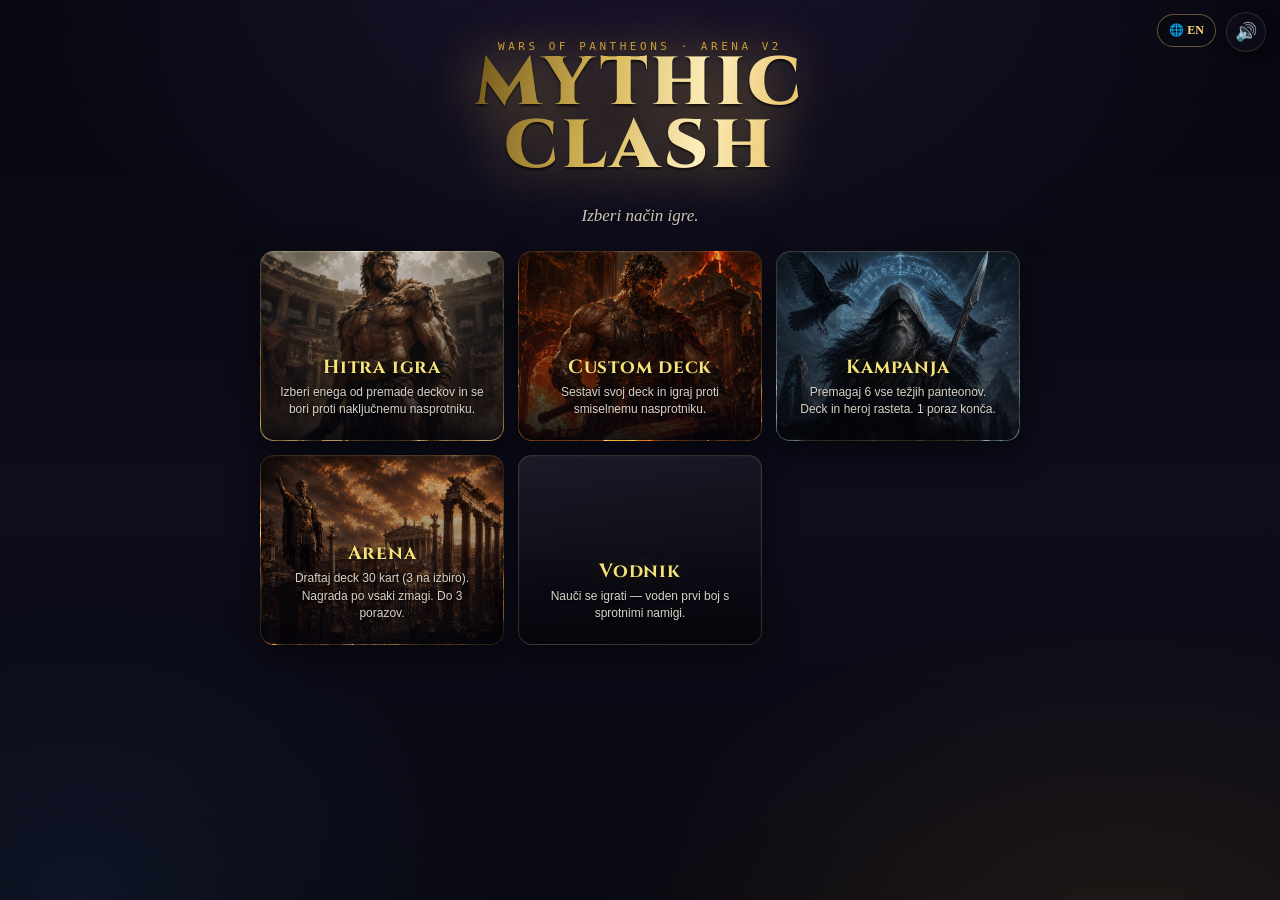
==== commit e974fbaf: "Add files via upload" ====
--- a/index.html
+++ b/index.html
@@ -71,8 +71,10 @@
 
   <script src="cards.js"></script>
   <script src="decks.js"></script>
+  <script src="i18n.js"></script>
   <script src="enginev2.js"></script>
   <script src="scriptv2.js"></script>
   <script src="premium.js"></script>
+  <script src="tutorial.js"></script>
 </body>
 </html>
--- a/stylev2.css
+++ b/stylev2.css
@@ -13,9 +13,9 @@
 #v2-game { height: 100vh; height: 100dvh; overflow: hidden; }
 .v2-arena {
   height: 100%; display: grid;
-  grid-template-columns: minmax(0,1fr) 264px;
+  grid-template-columns: minmax(0,1fr) 218px;
   grid-template-rows: minmax(0,1fr) 160px;
-  gap: 8px; padding: 8px; max-width: 1240px; margin: 0 auto;
+  gap: 8px; padding: 8px; max-width: 1400px; margin: 0 auto;
 }
 /* ENO bojišče: nasprotnik zgoraj, ti spodaj, vmes ločnica */
 .v2-field {
@@ -33,7 +33,7 @@
   padding: 5px 14px; border-top: 1px solid var(--panel-edge); border-bottom: 1px solid var(--panel-edge);
   background: linear-gradient(90deg, transparent, rgba(255,255,255,0.04), transparent); }
 .v2-hand-wrap { grid-column: 1; grid-row: 2; display: flex; align-items: flex-end; justify-content: center; overflow: visible; }
-.v2-panel { grid-column: 2; grid-row: 1 / span 2; display: flex; flex-direction: column; gap: 10px; min-height: 0; }
+.v2-panel { grid-column: 2; grid-row: 1 / span 2; display: flex; flex-direction: column; gap: 8px; min-height: 0; }
 .v2-turn { font-size: 13px; color: var(--ink-dim); }
 .v2-turn b { color: var(--gold-bright); }
 
@@ -95,8 +95,9 @@
 .v2-hpfill { height: 100%; background: linear-gradient(90deg, var(--good), #aef0c0); }
 .v2-hpfill.low { background: linear-gradient(90deg, var(--danger), #ffb0a8); }
 .v2-status { display: flex; gap: 3px; flex-wrap: wrap; margin-top: 5px; min-height: 14px; font-size: 11px; }
-.v2-st { display: inline-flex; align-items: center; justify-content: center; gap: 1px; min-width: 17px; height: 17px; padding: 0 3px; border-radius: 6px; font-size: 11px; font-weight: 700; line-height: 1; border: 1px solid transparent; }
-.v2-st b { font-size: 8px; }
+.v2-st { display: inline-flex; align-items: center; justify-content: center; gap: 2px; min-width: 17px; height: 18px; padding: 0 4px; border-radius: 6px; font-size: 11px; font-weight: 700; line-height: 1; border: 1px solid transparent; }
+.v2-st b { font-size: 9px; }
+.v2-st i { font-style: normal; font-size: 8px; font-weight: 800; letter-spacing: 0.05em; text-transform: uppercase; }
 .v2-st.buff { background: rgba(94,201,122,0.16); border-color: rgba(94,201,122,0.5); color: #b6f0c6; }
 .v2-st.debuff { background: rgba(255,107,94,0.16); border-color: rgba(255,107,94,0.5); color: #ffc0b6; }
 .v2-kw { margin-left: auto; opacity: 0.9; display: inline-flex; gap: 2px; align-self: center; }
@@ -499,14 +500,28 @@
 .log-panel.collapsed .log-list { display: none; }
 .log-panel.collapsed { flex: 0 0 auto; }
 
-/* ---------------- Taunt "zid" poudarek (Faza B) ---------------- */
-.v2-champ.taunt { border-color: #7fb3ff; box-shadow: inset 0 0 0 2px rgba(127,179,255,0.45), 0 0 12px rgba(127,179,255,0.3); }
-.v2-champ.taunt::before { content: ""; position: absolute; left: 0; top: 0; bottom: 0; width: 5px; z-index: 7;
-  background: linear-gradient(180deg, #9ecbff, #3a6ea5); box-shadow: 0 0 8px #7fb3ff; }
-.v2-champ.taunt.ready { box-shadow: inset 0 0 0 2px rgba(127,179,255,0.5), 0 0 0 1px var(--good), 0 0 14px rgba(111,217,138,0.3); }
-.v2-champ.taunt.targetable { box-shadow: 0 0 0 2px var(--danger), 0 0 18px rgba(255,107,94,0.6), inset 0 0 0 2px rgba(127,179,255,0.4); }
-.v2-tag.taunt { left: 8px; }
-.hint.taunt-hint { color: #cfe3ff; background: rgba(127,179,255,0.12); border: 1px solid rgba(127,179,255,0.4); border-radius: 8px; padding: 5px 8px; }
+/* ---------------- Taunt "zid" poudarek: zlat pulzirajoč obroč + pasica ---------------- */
+.v2-champ.taunt {
+  border-color: rgba(233,196,106,0.85);
+  outline: 2px solid rgba(233,196,106,0.7); outline-offset: 2px;
+  box-shadow: 0 0 16px rgba(233,196,106,0.35);
+  animation: tauntRing 1.7s ease-in-out infinite;
+}
+@keyframes tauntRing {
+  0%, 100% { outline-color: rgba(233,196,106,0.35); box-shadow: 0 0 10px rgba(233,196,106,0.2); }
+  50%      { outline-color: rgba(233,196,106,1);    box-shadow: 0 0 18px rgba(233,196,106,0.5); }
+}
+.v2-champ.taunt::before { content: "🛡 ZID"; position: absolute; top: 0; left: 0; z-index: 7;
+  font-size: 9px; font-weight: 800; letter-spacing: 0.12em; color: #241a04;
+  background: linear-gradient(180deg, #f3d488, #d9a441); padding: 2px 8px 2px 6px;
+  border-radius: 0 0 9px 0; box-shadow: 0 1px 6px rgba(0,0,0,0.55); pointer-events: none; }
+.v2-champ.taunt.ready { box-shadow: 0 0 0 1px var(--good), 0 0 16px rgba(233,196,106,0.35); }
+.v2-champ.taunt.selected-att { outline-color: var(--gold-bright); animation: none; }
+.v2-champ.taunt.targetable { outline-color: var(--danger); animation: none;
+  box-shadow: 0 0 0 2px var(--danger), 0 0 18px rgba(255,107,94,0.6); }
+.v2-tag.taunt { display: none; } /* pasico "🛡 ZID" nosi ::before — star chip bi podvajal */
+.hint.taunt-hint { color: #f6e7bd; background: rgba(233,196,106,0.10); border: 1px solid rgba(233,196,106,0.45); border-radius: 8px; padding: 5px 8px; }
+@media (prefers-reduced-motion: reduce) { .v2-champ.taunt { animation: none; } }
 
 /* ---------------- Simetrična postavitev: tvoja noga (heroj + energije v eni vrstici) ---------------- */
 .v2-you-footer { display: flex; align-items: center; gap: 16px; flex-wrap: wrap; flex: 0 0 auto; padding-top: 4px; border-top: 1px dashed var(--panel-edge); }
@@ -805,14 +820,14 @@
    MANA V DESNEM PANELU + VEČJI KRISTALI + CARD-DRAW ANIMACIJA
 =================================================================== */
 /* mana plošča v desnem stolpcu (vedno vidna, je roka ne prekriva) */
-.mana-panel { border: 1px solid var(--panel-edge); border-radius: var(--radius); background: var(--panel); padding: 12px; flex: 0 0 auto; }
-.mana-panel h4 { font-size: 12px; letter-spacing: 0.14em; color: var(--gold); font-family: "SF Mono", monospace; margin-bottom: 10px; text-transform: uppercase; }
+.mana-panel { border: 1px solid var(--panel-edge); border-radius: var(--radius); background: var(--panel); padding: 9px 10px; flex: 0 0 auto; }
+.mana-panel h4 { font-size: 11px; letter-spacing: 0.12em; color: var(--gold); font-family: "SF Mono", monospace; margin-bottom: 6px; text-transform: uppercase; }
 .mana-panel .v2-manazone { border-top: none; margin: 0; padding: 0; display: block; }
 .mana-panel .mz-lab { display: block; margin-bottom: 8px; }
 .mana-panel .mz-cancel { float: right; }
 /* večji kristali, razporejeni v mrežo */
 .mana-panel .mz-pips { display: grid; grid-template-columns: repeat(auto-fill, minmax(50px, 1fr)); gap: 8px; }
-.mana-panel .v2-manacard { width: 100%; height: 56px; font-size: 22px; border-radius: 10px; }
+.mana-panel .v2-manacard { width: 100%; height: 48px; font-size: 19px; border-radius: 10px; }
 .mana-panel .v2-manacard small { font-size: 9px; margin-top: 1px; }
 .mana-panel .v2-manacard.selectable:hover { transform: translateY(-3px) scale(1.05); }
 .mana-panel .mz-empty { grid-column: 1 / -1; }
@@ -1085,3 +1100,87 @@
   -webkit-background-clip: text; background-clip: text; text-shadow: 0 0 42px rgba(255, 100, 80, 0.22);
 }
 .go-sub { color: var(--ink-dim); font-size: 15px; margin: 0 0 26px; font-style: italic; }
+
+/* — SPELL PROJEKTIL: komet z repom, barva po tipu učinka — */
+.v2-proj {
+  position: fixed; width: 20px; height: 20px; transform: translate(-50%, -50%);
+  border-radius: 50%; pointer-events: none; z-index: 505;
+  animation: projPulse 0.24s ease-in-out infinite alternate;
+}
+.v2-proj.fire  { background: radial-gradient(circle at 38% 32%, #fff3c8, #ffb03a 45%, #e2521f 70%, transparent 82%); box-shadow: 0 0 18px 5px rgba(255, 150, 50, 0.65); }
+.v2-proj.frost { background: radial-gradient(circle at 38% 32%, #eaf9ff, #7fd4ff 45%, #2d7fd6 70%, transparent 82%); box-shadow: 0 0 18px 5px rgba(110, 190, 255, 0.6); }
+.v2-proj.heal  { background: radial-gradient(circle at 38% 32%, #eaffec, #8fe6a4 45%, #2f9e57 70%, transparent 82%); box-shadow: 0 0 18px 5px rgba(120, 230, 150, 0.6); }
+.v2-proj.curse { background: radial-gradient(circle at 38% 32%, #f3e6ff, #c08aff 45%, #7a3ad6 70%, transparent 82%); box-shadow: 0 0 18px 5px rgba(180, 120, 255, 0.6); }
+.v2-proj.gold  { background: radial-gradient(circle at 38% 32%, #fff8dc, #ffd97a 45%, #c99a3e 70%, transparent 82%); box-shadow: 0 0 18px 5px rgba(255, 216, 122, 0.6); }
+@keyframes projPulse { from { transform: translate(-50%, -50%) scale(0.9); } to { transform: translate(-50%, -50%) scale(1.15); } }
+.v2-proj-trail {
+  position: fixed; width: 9px; height: 9px; transform: translate(-50%, -50%);
+  border-radius: 50%; pointer-events: none; z-index: 504; opacity: 0.75;
+  animation: projTrail 0.32s ease-out forwards;
+}
+.v2-proj-trail.fire  { background: radial-gradient(circle, #ffcf7a, transparent 70%); }
+.v2-proj-trail.frost { background: radial-gradient(circle, #a8dfff, transparent 70%); }
+.v2-proj-trail.heal  { background: radial-gradient(circle, #a9eeb8, transparent 70%); }
+.v2-proj-trail.curse { background: radial-gradient(circle, #d0a8ff, transparent 70%); }
+.v2-proj-trail.gold  { background: radial-gradient(circle, #ffe9a8, transparent 70%); }
+@keyframes projTrail { to { opacity: 0; transform: translate(-50%, -50%) scale(0.3); } }
+
+/* — HERO HIT: razpoka na portretu + rdeč vinjetni blisk — */
+.v2-hero-ava { position: relative; overflow: visible; }
+.v2-crack {
+  position: absolute; inset: -4px; border-radius: 50%; pointer-events: none; z-index: 5;
+  background:
+    linear-gradient(23deg, transparent 46%, rgba(255,240,220,0.95) 48.5%, transparent 51%),
+    linear-gradient(-38deg, transparent 44%, rgba(255,220,200,0.85) 46.5%, transparent 49%),
+    linear-gradient(78deg, transparent 55%, rgba(255,240,220,0.8) 57%, transparent 59.5%),
+    radial-gradient(circle at 50% 42%, rgba(255,80,50,0.5), transparent 60%);
+  animation: crackFlash 0.62s ease-out forwards;
+}
+@keyframes crackFlash {
+  0%   { opacity: 0; transform: scale(0.6); }
+  18%  { opacity: 1; transform: scale(1.08); }
+  45%  { opacity: 0.9; transform: scale(1); }
+  100% { opacity: 0; transform: scale(1.02); }
+}
+.v2-redflash {
+  position: fixed; inset: 0; pointer-events: none; z-index: 9000;
+  background: radial-gradient(75% 75% at 50% 50%, transparent 55%, rgba(190, 20, 10, 0.42) 100%);
+  opacity: 0; transition: opacity 0.12s ease-in;
+}
+.v2-redflash.show { opacity: 1; animation: redflashOut 0.5s ease-out forwards; }
+@keyframes redflashOut { 0% { opacity: 1; } 35% { opacity: 0.85; } 100% { opacity: 0; } }
+
+/* ---------------- Ožji desni panel: kompaktni paneli v areni ---------------- */
+.v2-panel .action-panel, .v2-panel .log-panel { padding: 9px 10px; }
+.v2-panel .action-panel h4, .v2-panel .log-panel h4 { font-size: 11px; margin-bottom: 6px; letter-spacing: 0.12em; }
+.v2-panel .action-btn { padding: 7px 9px; font-size: 12px; margin-bottom: 6px; }
+.v2-panel .log-list { font-size: 11px; }
+.v2-panel .hint { font-size: 10px; }
+
+/* ---------------- Vodnik (tutorial) + jezikovni gumb ---------------- */
+#tut-coach { position: fixed; left: 14px; bottom: 14px; z-index: 9500; display: flex; gap: 10px; align-items: flex-end;
+  max-width: 400px; pointer-events: auto; }
+#tut-coach.hidden { display: none; }
+.tut-owl { font-size: 34px; filter: drop-shadow(0 4px 10px rgba(0,0,0,0.6)); animation: tutBob 2.4s ease-in-out infinite; }
+@keyframes tutBob { 0%,100% { transform: translateY(0); } 50% { transform: translateY(-5px); } }
+.tut-body { background: linear-gradient(180deg, rgba(26,22,34,0.97), rgba(14,12,20,0.97));
+  border: 1px solid rgba(233,196,106,0.55); border-radius: 14px; padding: 12px 14px;
+  box-shadow: 0 12px 40px rgba(0,0,0,0.65), 0 0 24px rgba(233,196,106,0.12); }
+.tut-text { font-size: 13px; line-height: 1.55; color: var(--ink, #efe9dc); }
+.tut-text b { color: var(--gold-bright, #e9c46a); }
+.tut-foot { display: flex; align-items: center; gap: 10px; margin-top: 9px; }
+.tut-dots { font-size: 9px; letter-spacing: 2px; color: var(--gold-bright, #e9c46a); opacity: 0.9; margin-right: auto; }
+.tut-next { background: linear-gradient(180deg, var(--gold-bright, #e9c46a), var(--gold-dim, #a8873f)); border: none;
+  color: #1a1407; font-weight: 800; font-size: 12px; padding: 6px 14px; border-radius: 9px; cursor: pointer; font-family: inherit; }
+.tut-next:hover { filter: brightness(1.1); }
+.tut-skip { background: none; border: none; color: var(--ink-dim, #9a93a5); font-size: 11px; cursor: pointer; font-family: inherit; text-decoration: underline; padding: 4px; }
+.tut-skip:hover { color: var(--ink, #efe9dc); }
+.tut-glow { outline: 3px dashed var(--gold-bright, #e9c46a) !important; outline-offset: 3px; border-radius: 10px;
+  animation: tutGlow 1.1s ease-in-out infinite; }
+@keyframes tutGlow { 0%,100% { outline-color: rgba(233,196,106,0.45); } 50% { outline-color: rgba(233,196,106,1); } }
+#mc-lang-btn { position: fixed; top: 14px; right: 64px; z-index: 260; background: rgba(10,10,18,0.72);
+  border: 1px solid rgba(233,196,106,0.4); color: var(--gold-bright, #e9c46a); font-family: inherit;
+  font-size: 12px; font-weight: 700; padding: 8px 11px; border-radius: 999px; cursor: pointer;
+  backdrop-filter: blur(4px); transition: border-color .15s, transform .15s; }
+#mc-lang-btn:hover { border-color: var(--gold-bright, #e9c46a); transform: translateY(-1px); }
+@media (max-width: 720px) { #tut-coach { max-width: calc(100vw - 28px); } }
--- a/premium.css
+++ b/premium.css
@@ -300,3 +300,96 @@
   .deck-card { min-height: 240px; }
   #arena-bg { background-attachment: scroll; }
 }
+
+/* ================================================================
+   PREMIUM ZASLONI: mulligan + kampanja/arena (run) + nagrade
+================================================================ */
+/* — Mulligan — */
+.mull-eyebrow { font-family: "Cinzel", Georgia, serif; color: var(--mc-gold-2); letter-spacing: 0.3em; }
+.mull-sub { color: #cfc8b8; font-style: italic; }
+.mull-card, .v2-pickcard, .v2-infocard {
+  border: 1px solid var(--mc-edge-dim);
+  border-radius: 13px;
+  background: linear-gradient(180deg, rgba(16,14,26,0.92), rgba(8,8,16,0.96));
+  box-shadow: 0 12px 30px rgba(0,0,0,0.6), inset 0 1px 0 rgba(255,255,255,0.05);
+  transition: transform .18s ease, box-shadow .2s ease, border-color .18s ease;
+  overflow: hidden;
+}
+.mull-card:hover {
+  transform: translateY(-6px);
+  border-color: var(--mc-gold-2);
+  box-shadow: 0 20px 46px rgba(0,0,0,0.7), 0 0 26px -6px rgba(203,161,53,0.45);
+}
+.v2-pick-art { position: relative; }
+.v2-pick-art::after {
+  content: ""; position: absolute; inset: 0; pointer-events: none;
+  background: linear-gradient(180deg, transparent 55%, rgba(6,6,12,0.78) 100%);
+  box-shadow: inset 0 0 20px rgba(0,0,0,0.45);
+}
+.v2-pick-name { font-family: "Cinzel", Georgia, serif; }
+.mull-btn { font-family: "Cinzel", Georgia, serif; letter-spacing: 0.06em; border-radius: 999px; }
+.mull-btn.keep {
+  color: #241a05;
+  background: linear-gradient(180deg, #ffe9a3 0%, #e9c46a 45%, #b8892f 100%);
+  border: 1px solid #7a5c16;
+  box-shadow: inset 0 1px 0 rgba(255,255,255,0.7), inset 0 -2px 4px rgba(90,60,10,0.55), 0 6px 18px rgba(0,0,0,0.55), 0 0 22px -4px rgba(233,196,106,0.5);
+}
+.mull-btn.mull {
+  background: rgba(10,10,20,0.6);
+  border: 1px solid var(--mc-edge);
+  color: var(--mc-gold-1);
+  backdrop-filter: blur(4px);
+}
+.mull-btn.mull:hover { border-color: var(--mc-gold-1); box-shadow: 0 0 18px -4px rgba(246,226,122,0.5); }
+
+/* — Run zasloni (kampanja / arena / nagrade) — */
+#v2-run {
+  background:
+    radial-gradient(1000px 640px at 50% -10%, rgba(140, 90, 220, 0.14), transparent 60%),
+    radial-gradient(820px 560px at 90% 106%, rgba(210, 150, 50, 0.10), transparent 60%),
+    linear-gradient(180deg, #07070f, #0d0d1c 55%, #090912);
+}
+.run-title {
+  color: var(--mc-gold-1);
+  text-shadow: 0 0 24px rgba(246,226,122,0.28), 0 2px 6px rgba(0,0,0,0.9);
+  letter-spacing: 0.04em;
+}
+.run-statline, .run-arts {
+  background: var(--mc-glass);
+  border: 1px solid var(--mc-edge-dim);
+  backdrop-filter: blur(5px);
+  border-radius: 12px;
+}
+.run-arts { padding: 8px 10px; }
+.run-stage {
+  border: 1px solid var(--mc-edge-dim);
+  border-radius: 11px;
+  background: var(--mc-glass);
+  backdrop-filter: blur(4px);
+}
+.run-stage.current {
+  border-color: var(--mc-gold-2);
+  box-shadow: 0 0 22px -6px rgba(203,161,53,0.55), inset 0 0 0 1px rgba(246,226,122,0.18);
+}
+.run-stage.done { border-color: rgba(111,217,138,0.35); }
+
+/* nagradne karte: zlat okvir + kinematski art */
+.reward-card {
+  border: 1px solid var(--mc-edge-dim);
+  background: linear-gradient(180deg, rgba(14,12,24,0.94), rgba(7,7,14,0.97));
+  box-shadow: 0 14px 36px rgba(0,0,0,0.6), inset 0 1px 0 rgba(255,255,255,0.05);
+}
+.reward-card:hover {
+  border-color: var(--mc-gold-1);
+  box-shadow: 0 22px 52px rgba(0,0,0,0.72), 0 0 0 2px var(--mc-gold-1), 0 0 30px -4px rgba(246,226,122,0.5);
+}
+.reward-card .rdc-art { position: relative; }
+.reward-card .rdc-art::after {
+  content: ""; position: absolute; inset: 0; pointer-events: none;
+  background: linear-gradient(180deg, transparent 58%, rgba(6,6,12,0.7) 100%);
+}
+.rw-tag { font-family: "Cinzel", Georgia, serif; color: var(--mc-gold-2); }
+.rw-up-label, .reward-card .rdc-n { font-family: "Cinzel", Georgia, serif; }
+.run-deckcard { transition: transform .15s ease, box-shadow .18s ease, border-color .15s ease; }
+.run-deckcard:hover { transform: translateY(-4px); border-color: var(--mc-gold-2); box-shadow: 0 12px 28px rgba(0,0,0,0.55); }
+.rules-toggle { font-family: "Cinzel", Georgia, serif; letter-spacing: 0.05em; }
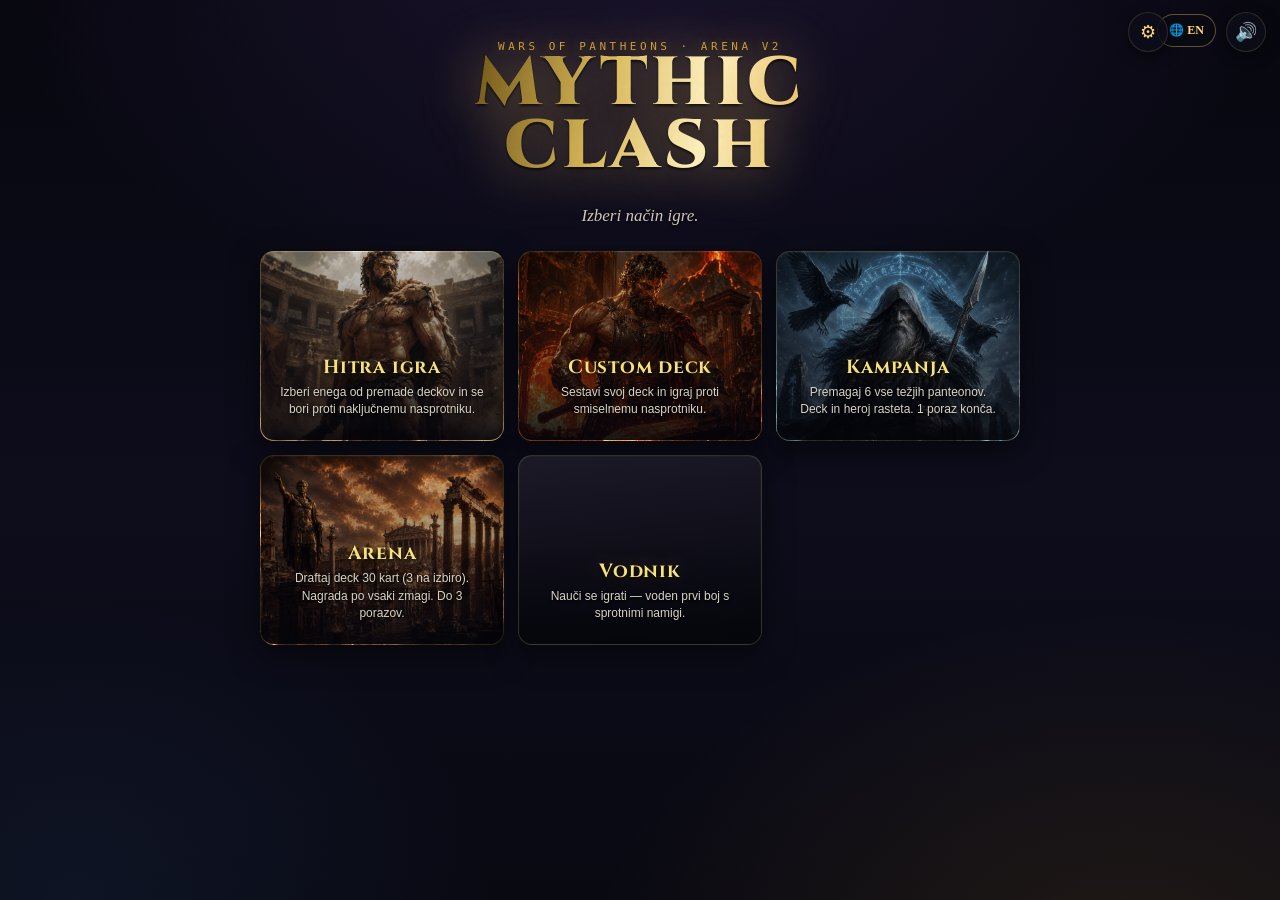
==== commit 5689a280: "Add files via upload" ====
--- a/index.html
+++ b/index.html
@@ -76,5 +76,6 @@
   <script src="scriptv2.js"></script>
   <script src="premium.js"></script>
   <script src="tutorial.js"></script>
+  <script src="settings.js"></script>
 </body>
 </html>
--- a/stylev2.css
+++ b/stylev2.css
@@ -1184,3 +1184,33 @@
   backdrop-filter: blur(4px); transition: border-color .15s, transform .15s; }
 #mc-lang-btn:hover { border-color: var(--gold-bright, #e9c46a); transform: translateY(-1px); }
 @media (max-width: 720px) { #tut-coach { max-width: calc(100vw - 28px); } }
+
+/* ---------------- Nastavitve (⚙) ---------------- */
+#mc-settings-btn { position: fixed; top: 12px; right: 112px; z-index: 9000; width: 40px; height: 40px; border-radius: 50%;
+  border: 1px solid var(--panel-edge); background: rgba(14,14,26,0.85); color: var(--gold-bright); font-size: 18px; cursor: pointer;
+  display: flex; align-items: center; justify-content: center; box-shadow: 0 4px 14px rgba(0,0,0,0.5); transition: transform .12s, border-color .15s; }
+#mc-settings-btn:hover { transform: scale(1.08) rotate(20deg); border-color: var(--gold-bright); }
+#mc-settings { position: fixed; inset: 0; z-index: 9600; background: rgba(6,6,12,0.7); backdrop-filter: blur(4px);
+  display: flex; align-items: center; justify-content: center; }
+#mc-settings.hidden { display: none; }
+.mcs-box { width: min(400px, 92vw); background: linear-gradient(180deg, rgba(26,22,34,0.98), rgba(14,12,20,0.98));
+  border: 1px solid rgba(233,196,106,0.5); border-radius: 16px; padding: 20px 22px; box-shadow: 0 20px 60px rgba(0,0,0,0.7); }
+.mcs-box h3 { color: var(--gold-bright); font-size: 16px; letter-spacing: 0.08em; margin-bottom: 16px; text-transform: uppercase; }
+.mcs-row { display: flex; align-items: center; justify-content: space-between; gap: 12px; margin-bottom: 14px;
+  font-size: 13px; color: var(--ink); flex-wrap: wrap; }
+.mcs-row input[type=range] { flex: 1; min-width: 120px; accent-color: var(--gold-bright); }
+#mcs-volval { font-family: "SF Mono", monospace; font-size: 11px; color: var(--gold-bright); min-width: 38px; text-align: right; }
+.mcs-seg { display: inline-flex; border: 1px solid var(--panel-edge); border-radius: 9px; overflow: hidden; }
+.mcs-seg button { background: none; border: none; color: var(--ink-dim); font-family: inherit; font-size: 12px;
+  padding: 7px 12px; cursor: pointer; transition: background .15s, color .15s; }
+.mcs-seg button.on { background: linear-gradient(180deg, var(--gold-bright), var(--gold-dim)); color: #1a1407; font-weight: 700; }
+.mcs-wide { width: 100%; background: rgba(255,255,255,0.05); border: 1px solid var(--panel-edge); color: var(--ink);
+  font-family: inherit; font-size: 13px; padding: 9px; border-radius: 9px; cursor: pointer; }
+.mcs-wide:hover { border-color: var(--gold-bright); }
+.mcs-close { display: block; margin: 6px auto 0; background: none; border: none; color: var(--ink-dim);
+  font-family: inherit; font-size: 12px; text-decoration: underline; cursor: pointer; }
+.mcs-close:hover { color: var(--ink); }
+/* hitri način: pospešene CSS animacije glavnih FX */
+body.mc-fast .v2-champ.entering { animation-duration: 0.28s; }
+body.mc-fast .v2-handcard.drawn { animation-duration: 0.3s; }
+body.mc-fast .v2-hit { animation-duration: 0.24s; }
